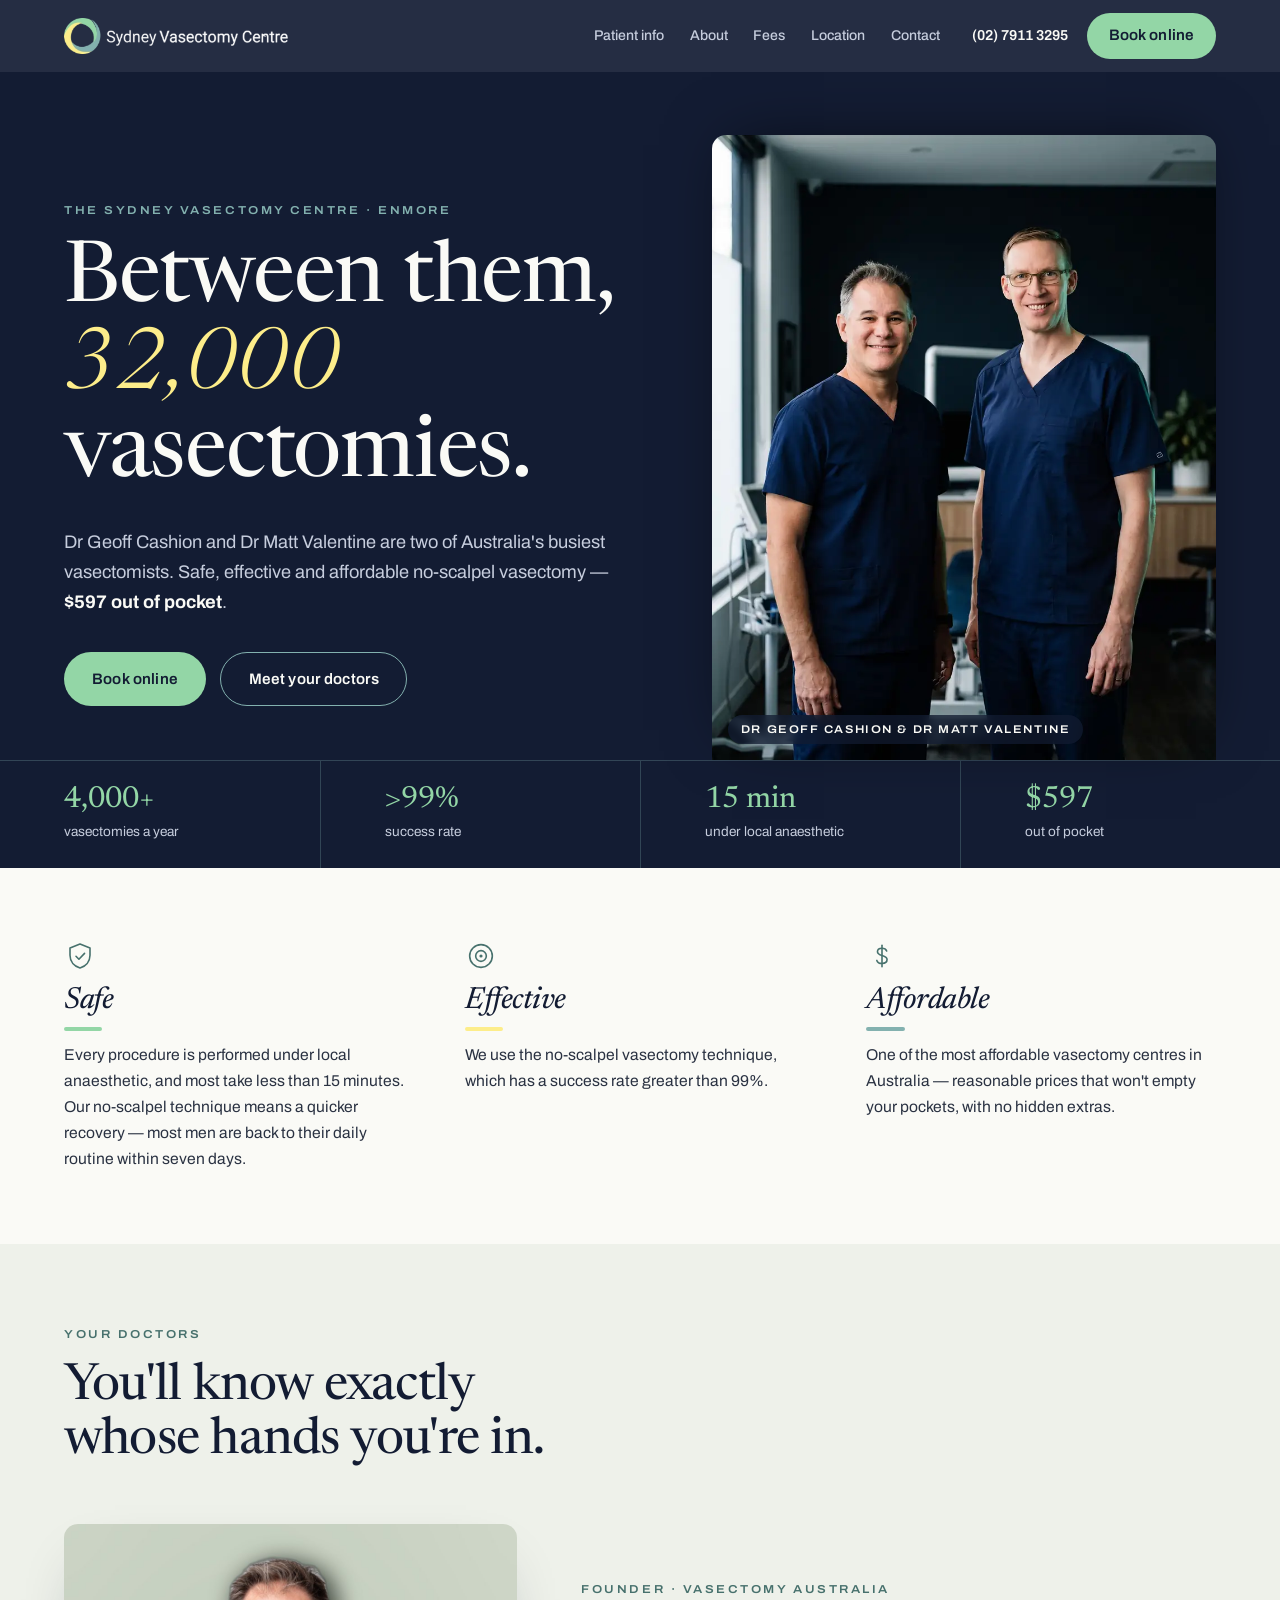
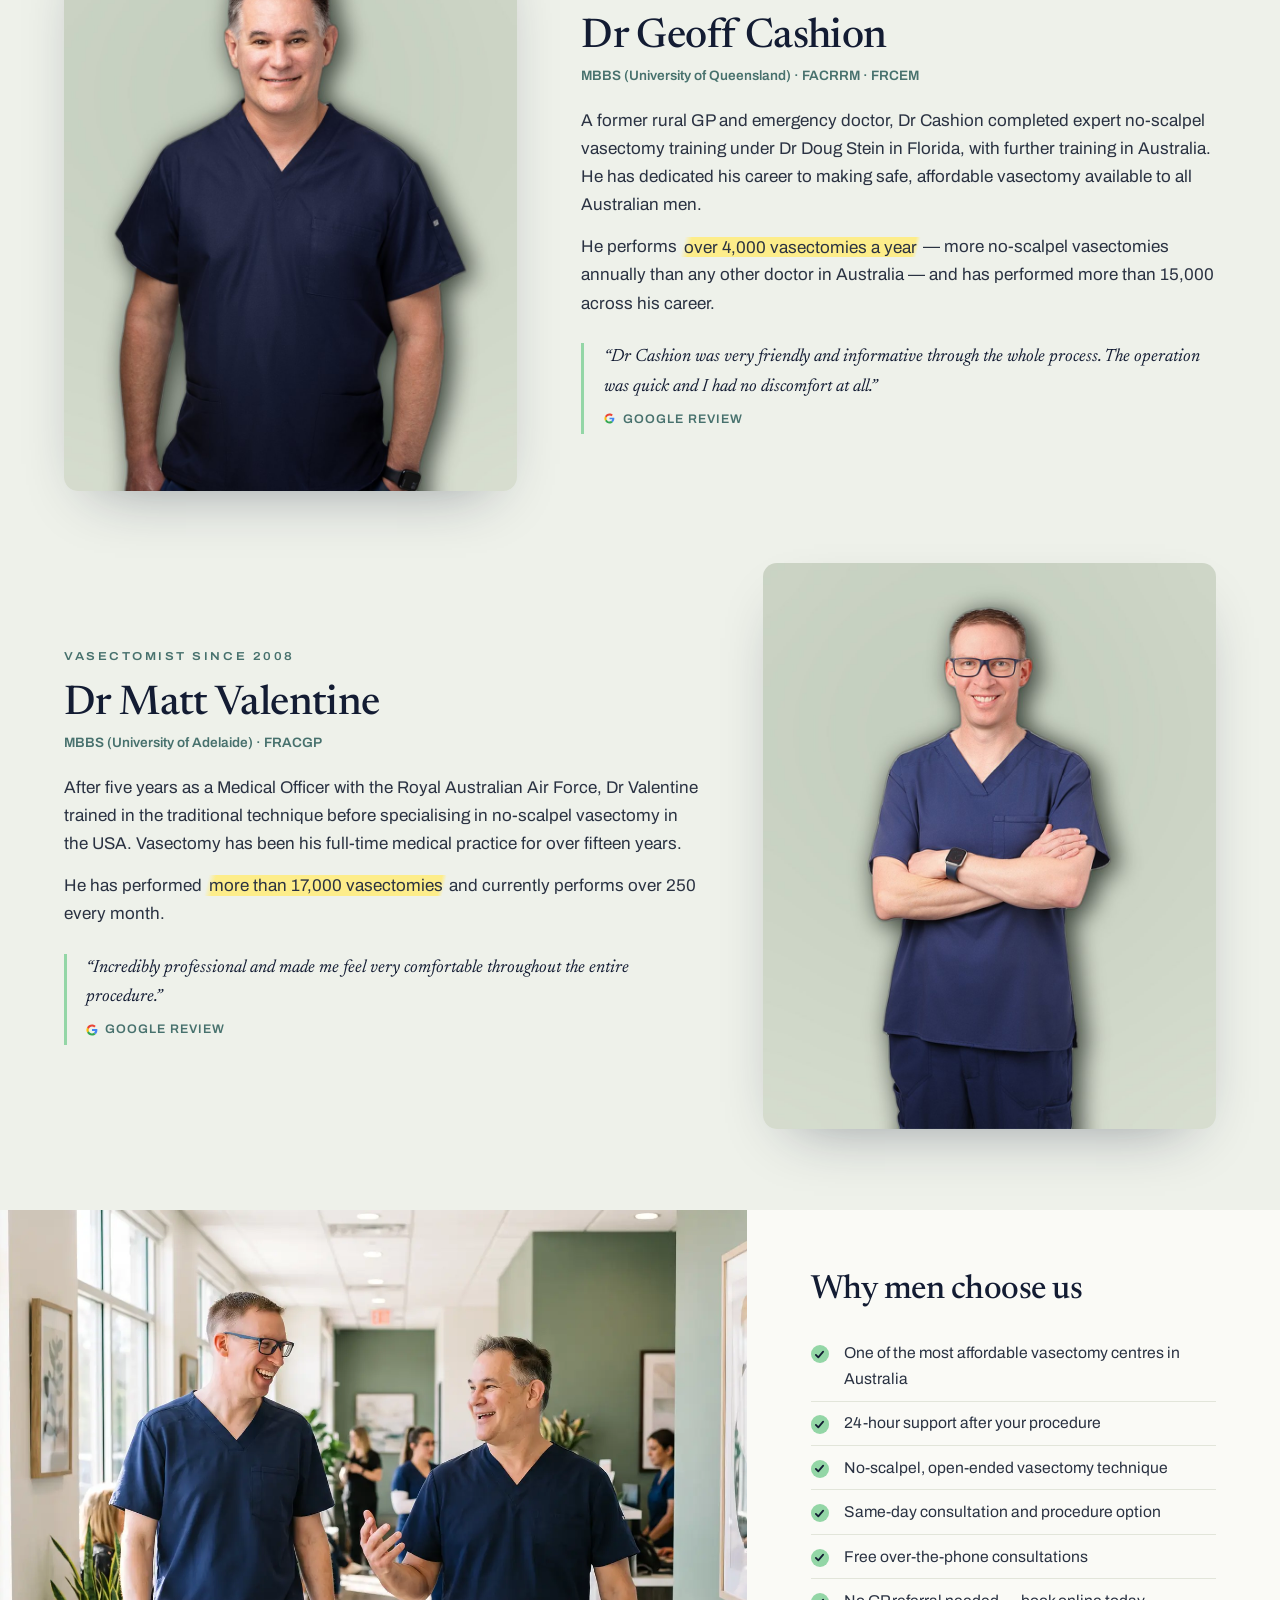
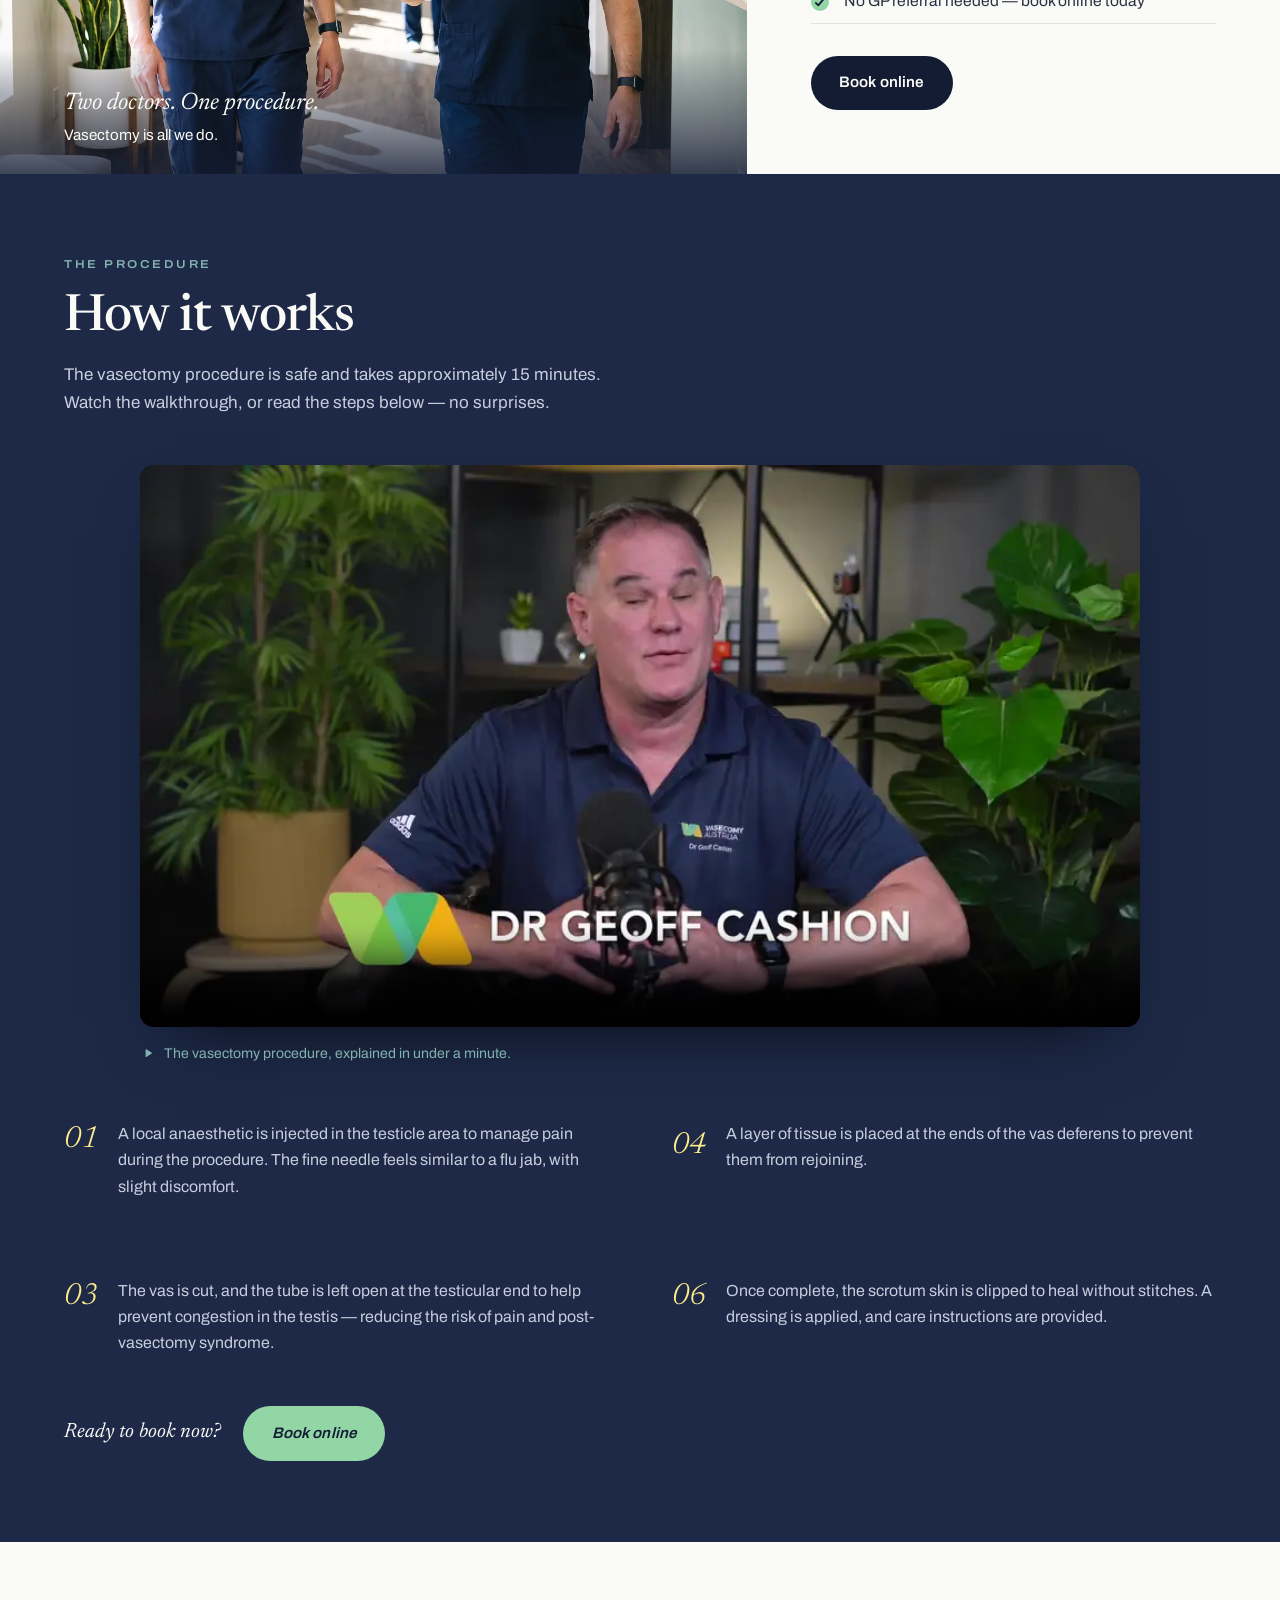
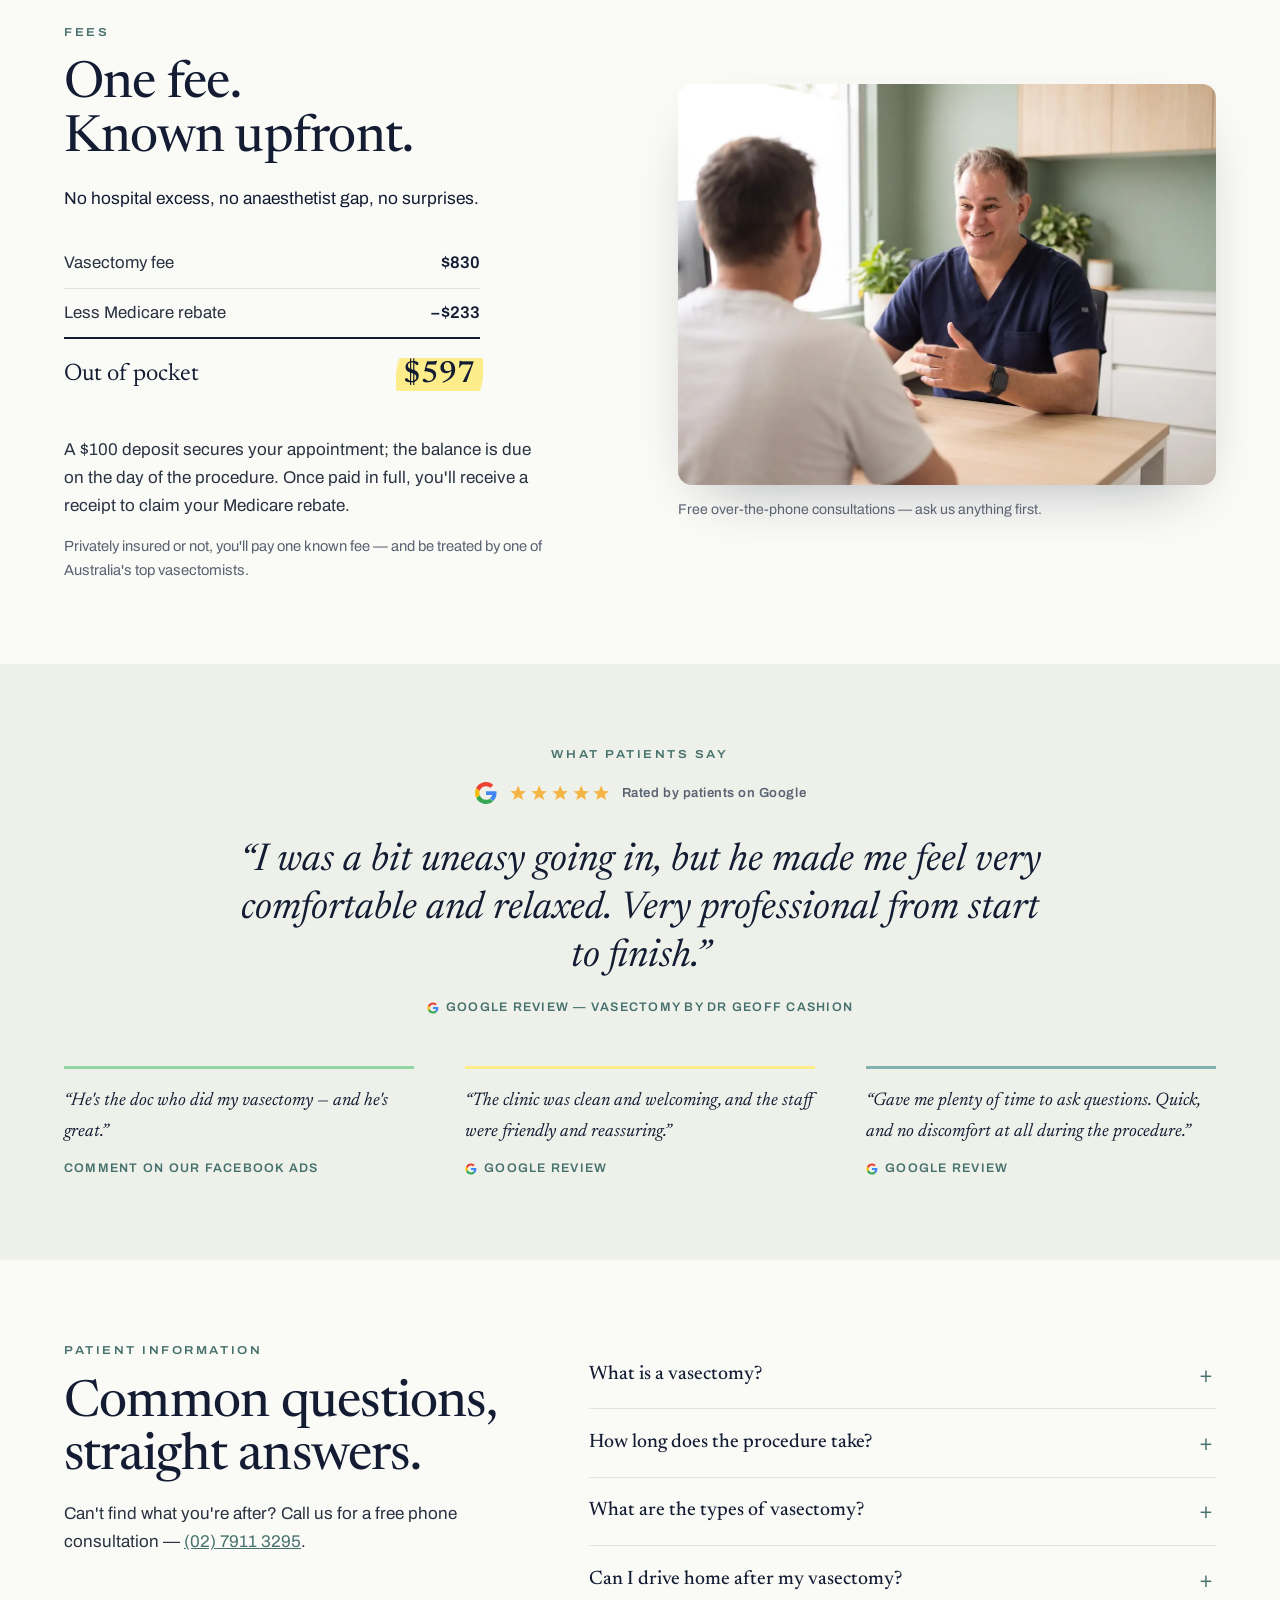
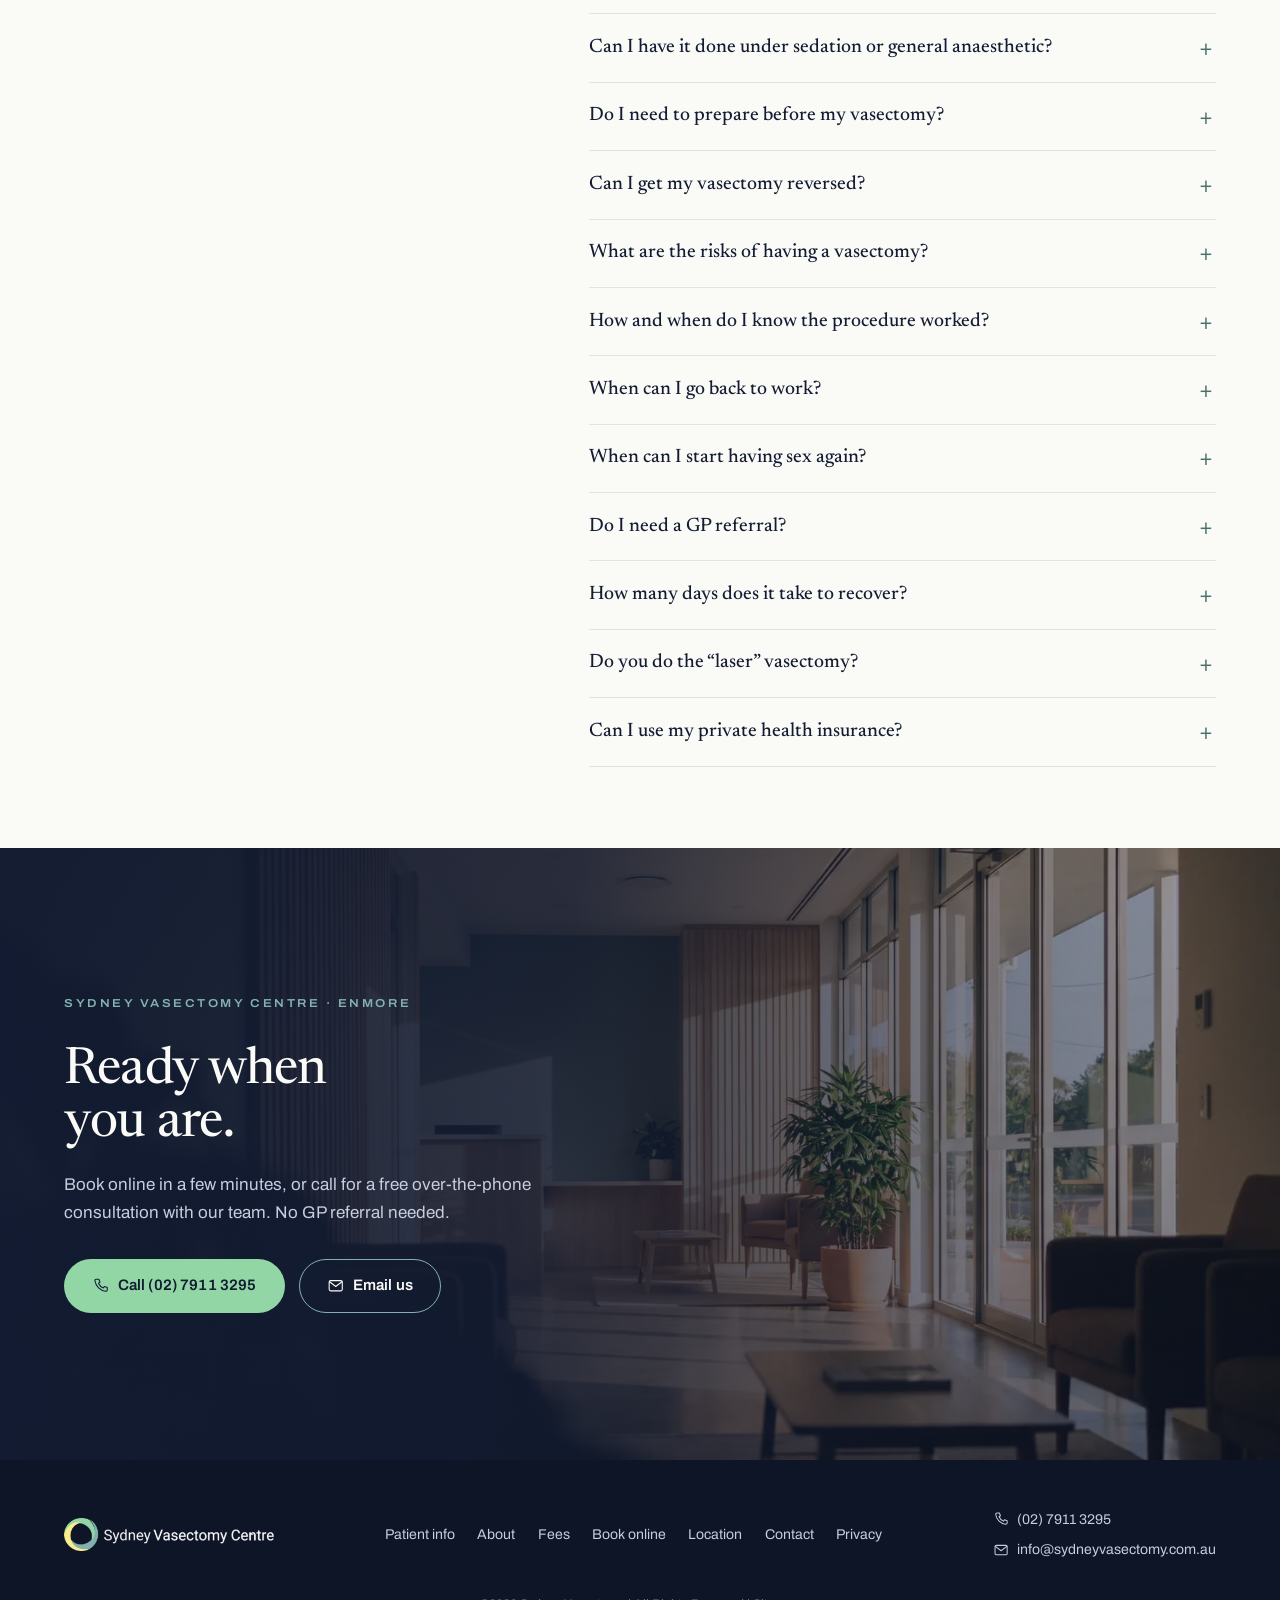
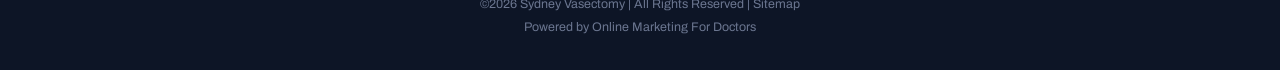
==== index.html @ 4522654b "Build out the remaining pages Adds the six inner pages the old site carried, in the same editorial s" ====
<!DOCTYPE html>
<html lang="en-AU">
<head>
<meta charset="utf-8">
<meta name="viewport" content="width=device-width, initial-scale=1">
<title>Sydney Vasectomy Centre | No Scalpel Vasectomy | $597 Out Of Pocket</title>
<meta name="description" content="Dr Geoff Cashion and Dr Matt Valentine — two of Australia's busiest vasectomists. Safe, effective and affordable no-scalpel vasectomy in Sydney. $597 out of pocket.">
<link rel="icon" type="image/png" href="assets/img/logo-mark.png">
<link rel="stylesheet" href="assets/css/style.css">
<link rel="stylesheet" href="assets/css/pages.css">
</head>
<body>

<header class="topbar" id="top">
  <a class="brand" href="index.html">
    <img src="assets/img/logo.png" alt="Sydney Vasectomy Centre" width="380" height="60">
  </a>
  <nav class="nav" aria-label="Main">
    <a href="patient-information.html">Patient info</a>
    <a href="about.html">About</a>
    <a href="fees.html">Fees</a>
    <a href="location.html">Location</a>
    <a href="contact.html">Contact</a>
  </nav>
  <div class="topbar-actions">
    <a class="phone" href="tel:0279113295">(02) 7911 3295</a>
    <a class="btn btn-mint" href="book.html">Book online</a>
  </div>
  <button class="nav-toggle" aria-expanded="false" aria-label="Open menu"><span></span></button>
</header>

<main>

  <!-- ============ HERO ============ -->
  <section class="hero">
    <div class="hero-inner">
      <div class="hero-copy">
        <p class="eyebrow eyebrow-light">The Sydney Vasectomy Centre · Enmore</p>
        <h1>Between them,<br><span class="tally">32,000</span><br>vasectomies.</h1>
        <p class="hero-sub">Dr&nbsp;Geoff Cashion and Dr&nbsp;Matt Valentine are two of Australia's
        busiest vasectomists. Safe, effective and affordable no-scalpel vasectomy —
        <strong>$597 out of pocket</strong>.</p>
        <div class="hero-cta">
          <a class="btn btn-mint" href="book.html">Book online</a>
          <a class="btn btn-ghost" href="#doctors">Meet your doctors</a>
        </div>
      </div>
      <figure class="hero-portrait">
        <img src="assets/img/hero-duo.webp" alt="Dr Geoff Cashion and Dr Matt Valentine" width="900" height="1117">
        <figcaption>Dr Geoff Cashion &amp; Dr Matt Valentine</figcaption>
      </figure>
    </div>
    <div class="hero-stats">
      <div><strong>4,000+</strong><span>vasectomies a year</span></div>
    <div><strong>&gt;99%</strong><span>success rate</span></div>
    <div><strong>15 min</strong><span>under local anaesthetic</span></div>
    <div><strong>$597</strong><span>out of pocket</span></div>
    </div>
  </section>

  <!-- ============ SAFE / EFFECTIVE / AFFORDABLE ============ -->
  <section class="pillars">
    <div class="pillar">
      <svg class="icon icon-lg" viewBox="0 0 24 24" aria-hidden="true"><path d="M12 3 4.5 6v5.5c0 4.7 3.2 8.2 7.5 9.5 4.3-1.3 7.5-4.8 7.5-9.5V6z"/><path d="M9 12.2l2.2 2.2L15.4 10"/></svg>
      <h2>Safe</h2>
      <p>Every procedure is performed under local anaesthetic, and most take less than
      15 minutes. Our no-scalpel technique means a quicker recovery — most men are back
      to their daily routine within seven days.</p>
    </div>
    <div class="pillar">
      <svg class="icon icon-lg" viewBox="0 0 24 24" aria-hidden="true"><circle cx="12" cy="12" r="8.5"/><circle cx="12" cy="12" r="4"/><circle cx="12" cy="12" r="0.6" fill="currentColor"/></svg>
      <h2>Effective</h2>
      <p>We use the no-scalpel vasectomy technique, which has a success rate
      greater than 99%.</p>
    </div>
    <div class="pillar">
      <svg class="icon icon-lg" viewBox="0 0 24 24" aria-hidden="true"><path d="M12 4v16"/><path d="M15.5 8.2c-.5-1.3-1.9-2-3.5-2-2 0-3.4 1-3.4 2.6 0 3.6 7.2 2.1 7.2 5.9 0 1.8-1.6 2.9-3.8 2.9-1.9 0-3.4-.8-3.9-2.3"/></svg>
      <h2>Affordable</h2>
      <p>One of the most affordable vasectomy centres in Australia — reasonable prices
      that won't empty your pockets, with no hidden extras.</p>
    </div>
  </section>

  <!-- ============ DOCTORS ============ -->
  <section class="doctors" id="doctors">
    <header class="section-head">
      <p class="eyebrow">Your doctors</p>
      <h2>You'll know exactly<br>whose hands you're in.</h2>
    </header>

    <article class="profile">
      <figure class="profile-photo">
        <img src="assets/img/dr-geoff-studio.jpg" alt="Dr Geoff Cashion in navy scrubs" width="1000" height="1250" loading="lazy">
      </figure>
      <div class="profile-body">
        <p class="eyebrow">Founder · Vasectomy Australia</p>
        <h3>Dr Geoff Cashion</h3>
        <p class="credentials">MBBS (University of Queensland) · FACRRM · FRCEM</p>
        <p>A former rural GP and emergency doctor, Dr&nbsp;Cashion completed expert
        no-scalpel vasectomy training under Dr&nbsp;Doug Stein in Florida, with further
        training in Australia. He has dedicated his career to making safe, affordable
        vasectomy available to all Australian men.</p>
        <p>He performs <mark>over 4,000 vasectomies a year</mark> — more no-scalpel
        vasectomies annually than any other doctor in Australia — and has performed
        more than 15,000 across his career.</p>
        <blockquote class="margin-quote">
          <p>“Dr Cashion was very friendly and informative through the whole process.
          The operation was quick and I had no discomfort at all.”</p>
          <cite class="google-cite"><span class="g-logo" aria-hidden="true"></span>Google review</cite>
        </blockquote>
      </div>
    </article>

    <article class="profile profile-flip">
      <figure class="profile-photo">
        <img src="assets/img/dr-matt-studio.jpg" alt="Dr Matt Valentine in navy scrubs" width="1000" height="1250" loading="lazy">
      </figure>
      <div class="profile-body">
        <p class="eyebrow">Vasectomist since 2008</p>
        <h3>Dr Matt Valentine</h3>
        <p class="credentials">MBBS (University of Adelaide) · FRACGP</p>
        <p>After five years as a Medical Officer with the Royal Australian Air Force,
        Dr&nbsp;Valentine trained in the traditional technique before specialising in
        no-scalpel vasectomy in the USA. Vasectomy has been his full-time medical
        practice for over fifteen years.</p>
        <p>He has performed <mark>more than 17,000 vasectomies</mark> and currently
        performs over 250 every month.</p>
        <blockquote class="margin-quote">
          <p>“Incredibly professional and made me feel very comfortable throughout the
          entire procedure.”</p>
          <cite class="google-cite"><span class="g-logo" aria-hidden="true"></span>Google review</cite>
        </blockquote>
      </div>
    </article>
  </section>

  <!-- ============ FULL BLEED + WHY CHOOSE ============ -->
  <section class="duo-band">
    <figure class="duo-image">
      <img src="assets/img/duo-corridor.webp" alt="Dr Valentine and Dr Cashion walking through the clinic together" width="1600" height="1073" loading="lazy">
      <figcaption><span>Two doctors. One procedure.</span> Vasectomy is all we do.</figcaption>
    </figure>
    <div class="why-choose">
      <h2>Why men choose us</h2>
      <ul class="checklist">
        <li>One of the most affordable vasectomy centres in Australia</li>
        <li>24-hour support after your procedure</li>
        <li>No-scalpel, open-ended vasectomy technique</li>
        <li>Same-day consultation and procedure option</li>
        <li>Free over-the-phone consultations</li>
        <li>No GP referral needed — book online today</li>
      </ul>
      <a class="btn btn-navy" href="book.html">Book online</a>
    </div>
  </section>

  <!-- ============ HOW IT WORKS ============ -->
  <section class="how" id="how-it-works">
    <div class="how-intro">
      <p class="eyebrow eyebrow-light">The procedure</p>
      <h2>How it works</h2>
      <p>The vasectomy procedure is safe and takes approximately 15 minutes.
      Watch the walkthrough, or read the steps below — no surprises.</p>
    </div>

    <figure class="video-figure">
      <video controls preload="none" playsinline
             poster="assets/img/video-poster.webp"
             width="1280" height="720">
        <source src="assets/video/how-it-works.mp4" type="video/mp4">
        Your browser doesn't support embedded video.
        <a href="assets/video/how-it-works.mp4">Download the walkthrough</a> instead.
      </video>
      <figcaption>
        <svg class="icon" viewBox="0 0 24 24" aria-hidden="true"><polygon points="9 7 17 12 9 17"/></svg>
        The vasectomy procedure, explained in under a minute.
      </figcaption>
    </figure>

    <ol class="steps">
      <li>A local anaesthetic is injected in the testicle area to manage pain during
      the procedure. The fine needle feels similar to a flu jab, with slight discomfort.</li>
      <li>A tiny incision is made in the scrotum.</li>
      <li>The vas is cut, and the tube is left open at the testicular end to help
      prevent congestion in the testis — reducing the risk of pain and
      post-vasectomy syndrome.</li>
      <li>A layer of tissue is placed at the ends of the vas deferens to prevent
      them from rejoining.</li>
      <li>The procedure is repeated through the same incision for the other testis.</li>
      <li>Once complete, the scrotum skin is clipped to heal without stitches.
      A dressing is applied, and care instructions are provided.</li>
    </ol>
    <p class="how-cta">Ready to book now? <a class="btn btn-mint" href="book.html">Book online</a></p>
  </section>

  <!-- ============ PRICING ============ -->
  <section class="pricing" id="pricing">
    <div class="pricing-copy">
      <p class="eyebrow">Fees</p>
      <h2>One fee.<br>Known upfront.</h2>
      <p class="lede">No hospital excess, no anaesthetist gap, no surprises.</p>
      <table class="ledger">
        <tr><td>Vasectomy fee</td><td>$830</td></tr>
        <tr><td>Less Medicare rebate</td><td>&minus;$233</td></tr>
        <tr class="ledger-total"><td>Out of pocket</td><td><mark>$597</mark></td></tr>
      </table>
      <p>A $100 deposit secures your appointment; the balance is due on the day of the
      procedure. Once paid in full, you'll receive a receipt to claim your Medicare rebate.</p>
      <p class="fine">Privately insured or not, you'll pay one known fee — and be treated
      by one of Australia's top vasectomists.</p>
    </div>
    <figure class="pricing-photo">
      <img src="assets/img/consult.webp" alt="Dr Cashion talking with a patient in a consultation room" width="1100" height="821" loading="lazy">
      <figcaption>Free over-the-phone consultations — ask us anything first.</figcaption>
    </figure>
  </section>

  <!-- ============ REVIEWS ============ -->
  <section class="reviews">
    <p class="eyebrow">What patients say</p>
    <div class="rating">
      <span class="g-logo g-logo-lg" aria-hidden="true"></span>
      <span class="stars" aria-hidden="true">
        <svg viewBox="0 0 24 24"><polygon points="12 2 15 9 22 9.5 16.5 14 18.5 21 12 17 5.5 21 7.5 14 2 9.5 9 9"/></svg>
        <svg viewBox="0 0 24 24"><polygon points="12 2 15 9 22 9.5 16.5 14 18.5 21 12 17 5.5 21 7.5 14 2 9.5 9 9"/></svg>
        <svg viewBox="0 0 24 24"><polygon points="12 2 15 9 22 9.5 16.5 14 18.5 21 12 17 5.5 21 7.5 14 2 9.5 9 9"/></svg>
        <svg viewBox="0 0 24 24"><polygon points="12 2 15 9 22 9.5 16.5 14 18.5 21 12 17 5.5 21 7.5 14 2 9.5 9 9"/></svg>
        <svg viewBox="0 0 24 24"><polygon points="12 2 15 9 22 9.5 16.5 14 18.5 21 12 17 5.5 21 7.5 14 2 9.5 9 9"/></svg>
      </span>
      <span class="rating-label">Rated by patients on Google</span>
    </div>
    <blockquote class="big-quote">
      <p>“I was a bit uneasy going in, but he made me feel very comfortable and relaxed.
      Very professional from start to finish.”</p>
      <cite class="google-cite"><span class="g-logo" aria-hidden="true"></span>Google review — vasectomy by Dr Geoff Cashion</cite>
    </blockquote>
    <div class="review-row">
      <blockquote>
        <p>“He's the doc who did my vasectomy — and he's great.”</p>
        <cite>Comment on our Facebook ads</cite>
      </blockquote>
      <blockquote>
        <p>“The clinic was clean and welcoming, and the staff were friendly
        and reassuring.”</p>
        <cite class="google-cite"><span class="g-logo" aria-hidden="true"></span>Google review</cite>
      </blockquote>
      <blockquote>
        <p>“Gave me plenty of time to ask questions. Quick, and no discomfort
        at all during the procedure.”</p>
        <cite class="google-cite"><span class="g-logo" aria-hidden="true"></span>Google review</cite>
      </blockquote>
    </div>
  </section>

  <!-- ============ FAQ ============ -->
  <section class="faq" id="faq">
    <div class="faq-head">
      <p class="eyebrow">Patient information</p>
      <h2>Common questions,<br>straight answers.</h2>
      <p>Can't find what you're after? Call us for a free phone consultation —
      <a href="tel:0279113295">(02) 7911 3295</a>.</p>
    </div>
    <div class="faq-list">
      <details>
        <summary>What is a vasectomy?</summary>
        <div><p>A vasectomy is a procedure to prevent sperm from entering the ejaculate.
        The vas deferens — the tube that carries sperm from the testis — is cut, causing
        sterilisation by stopping sperm flow. Most men won't notice a change in ejaculate
        volume, as sperm makes up less than 5% of ejaculate.</p></div>
      </details>
      <details>
        <summary>How long does the procedure take?</summary>
        <div><p>A vasectomy takes between 15–20 minutes, depending on the procedure.</p></div>
      </details>
      <details>
        <summary>What are the types of vasectomy?</summary>
        <div>
          <p><strong>Traditional or no-scalpel.</strong> The traditional approach uses a
          scalpel to make an incision on each side of the scrotum. The no-scalpel technique
          uses one small access point via blunt dissection to reach the vas from both sides —
          with less chance of bruising and bleeding, and a quicker recovery.</p>
          <p><strong>Open-ended or close-ended.</strong> Open-ended vasectomy leaves the
          testicular end of the vas open to allow sperm release into the scrotum, reducing
          congestion and pressure. Close-ended vasectomy clamps the testicular end with a
          clip or suture. We perform no-scalpel, open-ended vasectomies.</p>
        </div>
      </details>
      <details>
        <summary>Can I drive home after my vasectomy?</summary>
        <div><p>Yes, it is safe to drive home after a vasectomy.</p></div>
      </details>
      <details>
        <summary>Can I have it done under sedation or general anaesthetic?</summary>
        <div><p>We only offer local anaesthetic for our vasectomy procedure. If you'd prefer
        sedation or a general anaesthetic, a urologist can provide this with a referral.</p></div>
      </details>
      <details>
        <summary>Do I need to prepare before my vasectomy?</summary>
        <div><p>Yes — you'll find everything you need on our <em>Preparing for your
        vasectomy</em> page. Please read it before your appointment.</p></div>
      </details>
      <details>
        <summary>Can I get my vasectomy reversed?</summary>
        <div><p>Yes, a vasectomy can be reversed; however the process is costly and not
        covered by Medicare. If you're asking this question, you may need more time before
        deciding on permanent contraception via vasectomy.</p></div>
      </details>
      <details>
        <summary>What are the risks of having a vasectomy?</summary>
        <div>
          <p>All surgical procedures carry some risk, and we do all we can to reduce the rate
          of complications. Common, short-lived symptoms include bruising that fades after a
          week or so, and mild pain and swelling that settles within a few days.</p>
          <p>Less common complications include scrotal haematoma (a large bruise within the
          scrotum — the chances are significantly reduced by avoiding heavy lifting in the days
          after your vasectomy), infection (rare, usually mild, and treatable with oral
          antibiotics), and post-vasectomy pain syndrome (PVPS), a rare complication that can
          arise at any time post-vasectomy. Pain often reduces naturally, but in rare cases a
          specialist may need to perform additional surgery. All risks are outlined in your
          consent form.</p>
        </div>
      </details>
      <details>
        <summary>How and when do I know the procedure worked?</summary>
        <div><p>A vasectomy does not mean immediate sterilisation. You must consider yourself
        fertile until a semen analysis — performed approximately three months post-vasectomy —
        confirms the vasectomy was a success and your ‘pipes are clean’.</p></div>
      </details>
      <details>
        <summary>When can I go back to work?</summary>
        <div><p>If your job doesn't involve heavy lifting, you can return immediately. If it
        does, you may need time off or light duties for the first week. A medical certificate
        can be provided if required.</p></div>
      </details>
      <details>
        <summary>When can I start having sex again?</summary>
        <div><p>Generally you can resume sexual activity after a week — but you must consider
        yourself fertile until notified otherwise.</p></div>
      </details>
      <details>
        <summary>Do I need a GP referral?</summary>
        <div><p>A GP referral is not necessary.</p></div>
      </details>
      <details>
        <summary>How many days does it take to recover?</summary>
        <div><p>Recovery varies from a few days to a couple of weeks depending on the person.
        On average, men feel recovered after seven days.</p></div>
      </details>
      <details>
        <summary>Do you do the “laser” vasectomy?</summary>
        <div><p>Technically, “laser” vasectomy does not exist. Some vasectomists use a
        hyfrecator to cut the vas, which may confuse people — however, it is not
        “laser vasectomy”.</p></div>
      </details>
      <details>
        <summary>Can I use my private health insurance?</summary>
        <div>
          <p>No — because we perform vasectomies in medical centres rather than private
          hospitals, private health insurance doesn't apply. The good news: it will almost
          certainly work out more affordable with us anyway.</p>
          <p>Private health usually requires an excess of $500–$1,000, a urologist's gap fee,
          and an anaesthetist's fee with its own gap — often $2,000 or more out of pocket,
          with insurance. With us you know exactly what you'll pay: $597 out of pocket.
          No ifs, ands or maybes.</p>
        </div>
      </details>
    </div>
  </section>

  <!-- ============ FINAL CTA ============ -->
  <section class="closing" id="contact">
    <img class="closing-bg" src="assets/img/clinic-bg.webp" alt="" width="1500" height="837">
    <div class="closing-inner">
      <p class="eyebrow eyebrow-light">Sydney Vasectomy Centre · Enmore</p>
      <h2>Ready when<br>you are.</h2>
      <p>Book online in a few minutes, or call for a free over-the-phone consultation
      with our team. No GP referral needed.</p>
      <div class="hero-cta">
        <a class="btn btn-mint" href="tel:0279113295">
          <svg class="icon" viewBox="0 0 24 24" aria-hidden="true"><path d="M6.5 3h3l1.5 4-2 1.5a12 12 0 0 0 6.5 6.5L17 13l4 1.5v3a2 2 0 0 1-2.2 2A17 17 0 0 1 4 5.2 2 2 0 0 1 6 3z"/></svg>
          Call (02) 7911 3295
        </a>
        <a class="btn btn-ghost" href="mailto:info@sydneyvasectomy.com.au">
          <svg class="icon" viewBox="0 0 24 24" aria-hidden="true"><rect x="3" y="5" width="18" height="14" rx="2"/><path d="M3.5 6.5 12 13l8.5-6.5"/></svg>
          Email us
        </a>
      </div>
    </div>
  </section>

</main>

<footer class="footer">
  <div class="footer-inner">
    <img class="footer-logo" src="assets/img/logo.png" alt="Sydney Vasectomy Centre" width="380" height="60">
    <nav aria-label="Footer">
      <a href="patient-information.html">Patient info</a>
      <a href="about.html">About</a>
      <a href="fees.html">Fees</a>
      <a href="book.html">Book online</a>
      <a href="location.html">Location</a>
      <a href="contact.html">Contact</a>
      <a href="privacy-policy.html">Privacy</a>
    </nav>
    <div class="footer-contact">
      <a href="tel:0279113295">
        <svg class="icon" viewBox="0 0 24 24" aria-hidden="true"><path d="M6.5 3h3l1.5 4-2 1.5a12 12 0 0 0 6.5 6.5L17 13l4 1.5v3a2 2 0 0 1-2.2 2A17 17 0 0 1 4 5.2 2 2 0 0 1 6 3z"/></svg>
        (02) 7911 3295
      </a>
      <a href="mailto:info@sydneyvasectomy.com.au">
        <svg class="icon" viewBox="0 0 24 24" aria-hidden="true"><rect x="3" y="5" width="18" height="14" rx="2"/><path d="M3.5 6.5 12 13l8.5-6.5"/></svg>
        info@sydneyvasectomy.com.au
      </a>
    </div>
  </div>
  <p class="footer-legal">©2026 Sydney Vasectomy | All Rights Reserved | Sitemap<br>
  Powered by Online Marketing For Doctors</p>
</footer>

<script src="assets/js/main.js"></script>
</body>
</html>
---- assets/css/style.css ----
/* ================================================================
   Sydney Vasectomy Centre — editorial rebuild
   Palette: scrub ink, paper, logo mint / butter / teal
   Type: Newsreader (display) + Archivo (text)
   ================================================================ */

@font-face {
  font-family: 'Newsreader';
  src: url('../fonts/Newsreader[opsz,wght].woff2') format('woff2');
  font-weight: 200 800;
  font-style: normal;
  font-display: swap;
}
@font-face {
  font-family: 'Newsreader';
  src: url('../fonts/Newsreader-Italic[opsz,wght].woff2') format('woff2');
  font-weight: 200 800;
  font-style: italic;
  font-display: swap;
}
@font-face {
  font-family: 'Archivo';
  src: url('../fonts/Archivo[wdth,wght].woff2') format('woff2');
  font-weight: 100 900;
  font-stretch: 62.5% 125%;
  font-display: swap;
}

:root {
  --ink: #131c33;
  --navy: #1d2947;
  --paper: #fafaf6;
  --sage: #eef1ea;
  --mint: #93d6a6;
  --butter: #fded8a;
  --teal: #83b1af;
  --teal-deep: #47716d;
  --text: #2a3242;
  --text-light: #c6cddd;
  --serif: 'Newsreader', 'Iowan Old Style', Georgia, serif;
  --sans: 'Archivo', 'Helvetica Neue', Arial, sans-serif;
  --gutter: clamp(1.25rem, 5vw, 4.5rem);
}

* { margin: 0; padding: 0; box-sizing: border-box; }

html { scroll-behavior: smooth; }
@media (prefers-reduced-motion: reduce) {
  html { scroll-behavior: auto; }
  *, *::before, *::after { animation: none !important; transition: none !important; }
}

body {
  font-family: var(--sans);
  font-size: 1.0625rem;
  line-height: 1.65;
  color: var(--text);
  background: var(--paper);
  -webkit-font-smoothing: antialiased;
}

img { max-width: 100%; height: auto; display: block; }

h1, h2, h3 {
  font-family: var(--serif);
  font-optical-sizing: auto;
  font-weight: 500;
  line-height: 1.04;
  letter-spacing: -0.015em;
  color: var(--ink);
}

a { color: var(--teal-deep); }

mark {
  background: linear-gradient(104deg, transparent 2%, var(--butter) 5%, var(--butter) 96%, transparent 98%);
  padding: 0.05em 0.25em;
  margin: 0 -0.1em;
  color: inherit;
  border-radius: 2px;
}

.eyebrow {
  font-size: 0.72rem;
  font-weight: 600;
  font-stretch: 112%;
  letter-spacing: 0.22em;
  text-transform: uppercase;
  color: var(--teal-deep);
  margin-bottom: 1.1rem;
}
.eyebrow-light { color: var(--teal); }

/* ---------------- buttons ---------------- */
.btn {
  display: inline-block;
  font-family: var(--sans);
  font-weight: 600;
  font-size: 0.95rem;
  letter-spacing: 0.01em;
  text-decoration: none;
  padding: 0.85rem 1.7rem;
  border-radius: 999px;
  border: 1.5px solid transparent;
  transition: transform 0.15s ease, background-color 0.15s ease, color 0.15s ease;
}
.btn:hover { transform: translateY(-1px); }
.btn:focus-visible { outline: 3px solid var(--mint); outline-offset: 3px; }
.btn-mint { background: var(--mint); color: var(--ink); }
.btn-mint:hover { background: #a6e0b6; }
.btn-ghost { border-color: var(--teal); color: var(--paper); }
.btn-ghost:hover { border-color: var(--mint); color: var(--mint); }
.btn-navy { background: var(--ink); color: var(--paper); }
.btn-navy:hover { background: var(--navy); }

/* ---------------- topbar ---------------- */
.topbar {
  position: sticky;
  top: 0;
  z-index: 50;
  display: flex;
  align-items: center;
  gap: 2rem;
  padding: 0.8rem var(--gutter);
  background: rgba(19, 28, 51, 0.92);
  backdrop-filter: blur(8px);
}
.brand {
  display: flex;
  align-items: center;
  text-decoration: none;
  margin-right: auto;
}
.brand img { width: 224px; height: auto; }
.nav { display: flex; gap: 1.6rem; }
.nav a {
  font-size: 0.88rem;
  font-weight: 500;
  color: var(--text-light);
  text-decoration: none;
}
.nav a:hover { color: var(--mint); }
.topbar-actions { display: flex; align-items: center; gap: 1.2rem; }
.topbar-actions .btn { padding: 0.6rem 1.3rem; }
.phone {
  font-size: 0.9rem;
  font-weight: 600;
  color: var(--paper);
  text-decoration: none;
  white-space: nowrap;
}
.phone:hover { color: var(--mint); }
.nav-toggle { display: none; }

/* ---------------- hero ---------------- */
.hero {
  background: var(--ink);
  color: var(--text-light);
  overflow: hidden;
}
.hero-inner {
  display: grid;
  grid-template-columns: minmax(0, 1.1fr) minmax(0, 0.9fr);
  align-items: end;
  gap: 2rem;
  max-width: 1280px;
  margin: 0 auto;
  padding: clamp(3rem, 7vh, 5.5rem) var(--gutter) 0;
}
.hero-copy { padding-bottom: clamp(2.5rem, 6vh, 5rem); }
.hero h1 {
  font-size: clamp(2.9rem, 6.6vw, 5.9rem);
  font-weight: 420;
  color: var(--paper);
  margin-bottom: 1.6rem;
}
.hero .tally {
  font-style: italic;
  font-weight: 340;
  color: var(--butter);
  letter-spacing: 0.01em;
}
.hero-sub {
  max-width: 34rem;
  font-size: 1.14rem;
  margin-bottom: 2.2rem;
}
.hero-sub strong { color: var(--paper); }
.hero-cta { display: flex; flex-wrap: wrap; gap: 0.9rem; }

.hero-portrait {
  position: relative;
  align-self: end;
}
.hero-portrait img {
  width: 100%;
  border-radius: 14px 14px 0 0;
  box-shadow: 0 -10px 60px -20px rgba(0, 0, 0, 0.6);
}
.hero-portrait figcaption {
  position: absolute;
  left: 1rem;
  bottom: 1rem;
  font-size: 0.7rem;
  font-weight: 600;
  font-stretch: 112%;
  letter-spacing: 0.14em;
  text-transform: uppercase;
  color: var(--paper);
  background: rgba(19, 28, 51, 0.72);
  backdrop-filter: blur(4px);
  padding: 0.35rem 0.8rem;
  border-radius: 999px;
}

.hero-stats {
  display: grid;
  grid-template-columns: repeat(4, 1fr);
  border-top: 1px solid rgba(131, 177, 175, 0.28);
}
.hero-stats > div {
  padding: 1.4rem var(--gutter);
  text-align: left;
}
.hero-stats > div + div { border-left: 1px solid rgba(131, 177, 175, 0.28); }
.hero-stats strong {
  display: block;
  font-family: var(--serif);
  font-size: 1.9rem;
  font-weight: 450;
  color: var(--mint);
  line-height: 1.1;
}
.hero-stats span { font-size: 0.85rem; }

/* ---------------- thin icons ---------------- */
.icon {
  width: 1.15em;
  height: 1.15em;
  flex: none;
  fill: none;
  stroke: currentColor;
  stroke-width: 1.5;
  stroke-linecap: round;
  stroke-linejoin: round;
  vertical-align: -0.18em;
}
.icon-lg {
  width: 2rem;
  height: 2rem;
  stroke-width: 1.2;
  color: var(--teal-deep);
  margin-bottom: 0.9rem;
  display: block;
}
.btn .icon { margin-right: 0.5rem; }
.btn { display: inline-flex; align-items: center; justify-content: center; }

/* Google mark — official four-colour G */
.g-logo {
  display: inline-block;
  width: 0.95em;
  height: 0.95em;
  flex: none;
  vertical-align: -0.14em;
  background: center/contain no-repeat url("data:image/svg+xml,%3Csvg xmlns='http://www.w3.org/2000/svg' viewBox='0 0 48 48'%3E%3Cpath fill='%234285F4' d='M45.1 24.5c0-1.6-.1-2.7-.4-4H24v7.3h12.1c-.2 1.9-1.6 4.9-4.5 6.9l6.9 5.4c4.1-3.8 6.6-9.4 6.6-15.6z'/%3E%3Cpath fill='%2334A853' d='M24 46c5.9 0 10.9-2 14.5-5.3l-6.9-5.4c-1.9 1.3-4.4 2.2-7.6 2.2-5.8 0-10.7-3.8-12.5-9.1l-7.1 5.5C8.1 41 15.4 46 24 46z'/%3E%3Cpath fill='%23FBBC05' d='M11.5 28.4c-.5-1.4-.7-2.9-.7-4.4s.3-3 .7-4.4l-7.1-5.5C2.9 17 2 20.4 2 24s.9 7 2.4 9.9l7.1-5.5z'/%3E%3Cpath fill='%23EA4335' d='M24 10.5c4.1 0 6.9 1.8 8.5 3.3l6.1-6C34.9 4.3 29.9 2 24 2 15.4 2 8.1 7 4.4 14.1l7.1 5.5c1.8-5.3 6.7-9.1 12.5-9.1z'/%3E%3C/svg%3E");
}
.g-logo-lg { width: 1.5rem; height: 1.5rem; }
.google-cite {
  display: inline-flex;
  align-items: center;
  gap: 0.45rem;
}

/* ---------------- pillars ---------------- */
.pillars {
  display: grid;
  grid-template-columns: repeat(3, 1fr);
  gap: clamp(1.5rem, 4vw, 4rem);
  max-width: 1280px;
  margin: 0 auto;
  padding: clamp(3.5rem, 8vh, 6rem) var(--gutter);
}
.pillar h2 {
  font-size: 1.9rem;
  font-style: italic;
  font-weight: 460;
  margin-bottom: 0.7rem;
}
.pillar h2::after {
  content: '';
  display: block;
  width: 2.4rem;
  height: 4px;
  margin-top: 0.6rem;
  background: var(--mint);
  border-radius: 2px;
}
.pillar:nth-child(2) h2::after { background: var(--butter); }
.pillar:nth-child(3) h2::after { background: var(--teal); }
.pillar p { font-size: 0.98rem; }

/* ---------------- doctors ---------------- */
.doctors {
  background: var(--sage);
  padding: clamp(4rem, 9vh, 7rem) var(--gutter);
}
.section-head { max-width: 1280px; margin: 0 auto 3.5rem; }
.section-head h2, .faq h2, .pricing h2, .closing h2 {
  font-size: clamp(2rem, 4vw, 3.2rem);
  font-weight: 440;
}

.profile {
  display: grid;
  grid-template-columns: minmax(0, 5fr) minmax(0, 7fr);
  gap: clamp(2rem, 5vw, 5rem);
  align-items: center;
  max-width: 1280px;
  margin: 0 auto;
}
.profile + .profile { margin-top: clamp(3.5rem, 8vh, 6rem); }
.profile-flip { grid-template-columns: minmax(0, 7fr) minmax(0, 5fr); }
.profile-flip .profile-photo { order: 2; }
.profile-photo img {
  width: 100%;
  border-radius: 14px;
  box-shadow: 0 24px 60px -30px rgba(19, 28, 51, 0.45);
}
.profile-body h3 {
  font-size: clamp(1.9rem, 3.2vw, 2.7rem);
  margin-bottom: 0.35rem;
}
.credentials {
  font-size: 0.85rem;
  font-weight: 600;
  color: var(--teal-deep);
  margin-bottom: 1.2rem;
}
.profile-body > p + p { margin-top: 0.9rem; }
.margin-quote {
  margin-top: 1.6rem;
  padding-left: 1.2rem;
  border-left: 3px solid var(--mint);
}
.margin-quote p {
  font-family: var(--serif);
  font-style: italic;
  font-size: 1.12rem;
  color: var(--ink);
}
.margin-quote cite {
  display: block;
  margin-top: 0.4rem;
  font-style: normal;
  font-size: 0.78rem;
  font-weight: 600;
  letter-spacing: 0.08em;
  text-transform: uppercase;
  color: var(--teal-deep);
}

/* ---------------- duo band + why choose ---------------- */
.duo-band {
  display: grid;
  grid-template-columns: minmax(0, 7fr) minmax(0, 5fr);
  align-items: stretch;
  background: var(--paper);
}
.duo-image { position: relative; min-height: clamp(320px, 40vw, 620px); }
.duo-image img {
  position: absolute;
  inset: 0;
  width: 100%;
  height: 100%;
  object-fit: cover;
}
.duo-image figcaption {
  position: absolute;
  left: 0;
  bottom: 0;
  padding: 2.2rem var(--gutter) 1.6rem;
  width: 100%;
  color: var(--paper);
  font-size: 0.95rem;
  background: linear-gradient(transparent, rgba(19, 28, 51, 0.82));
}
.duo-image figcaption span {
  display: block;
  font-family: var(--serif);
  font-size: 1.5rem;
  font-style: italic;
}
.why-choose {
  padding: clamp(2.5rem, 5vw, 4rem);
  display: flex;
  flex-direction: column;
  justify-content: center;
}
.why-choose h2 { font-size: clamp(1.7rem, 2.6vw, 2.3rem); margin-bottom: 1.4rem; }
.checklist { list-style: none; margin-bottom: 2rem; }
.checklist li {
  position: relative;
  padding: 0.55rem 0 0.55rem 2.1rem;
  border-bottom: 1px solid #e2e5da;
  font-size: 0.98rem;
}
.checklist li::before {
  content: '';
  position: absolute;
  left: 0;
  top: 0.85rem;
  width: 1.15rem;
  height: 1.15rem;
  border-radius: 50%;
  background: var(--mint) url("data:image/svg+xml,%3Csvg xmlns='http://www.w3.org/2000/svg' viewBox='0 0 16 16'%3E%3Cpath fill='none' stroke='%23131c33' stroke-width='2.2' stroke-linecap='round' stroke-linejoin='round' d='M3.5 8.5l3 3 6-7'/%3E%3C/svg%3E") center/70% no-repeat;
}
.why-choose .btn { align-self: flex-start; }

/* ---------------- how it works ---------------- */
.how {
  background: var(--navy);
  color: var(--text-light);
  padding: clamp(4rem, 9vh, 7rem) var(--gutter);
}
.how-intro { max-width: 1280px; margin: 0 auto 3rem; }
.how-intro h2 {
  color: var(--paper);
  font-size: clamp(2rem, 4vw, 3.2rem);
  margin-bottom: 1rem;
}
.how-intro p { max-width: 36rem; }
.steps {
  max-width: 1280px;
  margin: 0 auto;
  columns: 2;
  column-gap: clamp(2rem, 5vw, 5rem);
  list-style: none;
  counter-reset: step;
}
.steps li {
  counter-increment: step;
  break-inside: avoid;
  position: relative;
  padding: 0 0 1.6rem 3.4rem;
  font-size: 1rem;
}
.steps li::before {
  content: counter(step, decimal-leading-zero);
  position: absolute;
  left: 0;
  top: -0.35rem;
  font-family: var(--serif);
  font-style: italic;
  font-size: 1.9rem;
  font-weight: 350;
  color: var(--butter);
}
.video-figure {
  max-width: 1000px;
  margin: 0 auto 3.5rem;
}
.video-figure video {
  width: 100%;
  height: auto;
  display: block;
  border-radius: 14px;
  background: #0d1526;
  box-shadow: 0 30px 70px -35px rgba(0, 0, 0, 0.8);
}
.video-figure figcaption {
  display: flex;
  align-items: center;
  gap: 0.5rem;
  margin-top: 0.9rem;
  font-size: 0.88rem;
  color: var(--teal);
}
.video-figure figcaption .icon { fill: currentColor; }

.how-cta {
  max-width: 1280px;
  margin: 1.5rem auto 0;
  display: flex;
  align-items: center;
  gap: 1.4rem;
  font-family: var(--serif);
  font-style: italic;
  font-size: 1.3rem;
  color: var(--paper);
}

/* ---------------- pricing ---------------- */
.pricing {
  display: grid;
  grid-template-columns: minmax(0, 6fr) minmax(0, 6fr);
  gap: clamp(2.5rem, 6vw, 6rem);
  align-items: center;
  max-width: 1280px;
  margin: 0 auto;
  padding: clamp(4rem, 9vh, 7rem) var(--gutter);
}
.pricing h2 { margin-bottom: 1.8rem; }
.ledger {
  width: 100%;
  max-width: 26rem;
  border-collapse: collapse;
  margin-bottom: 1.6rem;
  font-size: 1.05rem;
}
.ledger td { padding: 0.65rem 0; border-bottom: 1px solid #e2e5da; }
.ledger td:last-child { text-align: right; font-weight: 600; color: var(--ink); }
.ledger-total td {
  border-bottom: none;
  border-top: 2px solid var(--ink);
  font-family: var(--serif);
  font-size: 1.5rem;
  color: var(--ink);
}
.ledger-total td:last-child mark { font-size: 1.9rem; font-weight: 550; }
.pricing p { max-width: 30rem; }
.pricing p + p { margin-top: 0.9rem; }
.lede {
  font-size: 1.08rem;
  color: var(--ink);
  margin-bottom: 1.6rem;
}
.pricing h2 + .lede { margin-top: -0.6rem; }
.fine { font-size: 0.92rem; color: #5a6272; }
.pricing-photo img {
  border-radius: 14px;
  box-shadow: 0 24px 60px -30px rgba(19, 28, 51, 0.4);
}
.pricing-photo figcaption {
  margin-top: 0.8rem;
  font-size: 0.88rem;
  color: #5a6272;
}

/* ---------------- reviews ---------------- */
.reviews {
  background: var(--sage);
  padding: clamp(4rem, 9vh, 7rem) var(--gutter);
  text-align: center;
}
.rating {
  display: flex;
  align-items: center;
  justify-content: center;
  gap: 0.7rem;
  margin-bottom: 2rem;
}
.stars { display: inline-flex; gap: 0.15rem; }
.stars svg {
  width: 1.15rem;
  height: 1.15rem;
  fill: #f5b544;
  stroke: none;
}
.rating-label {
  font-size: 0.82rem;
  font-weight: 600;
  letter-spacing: 0.04em;
  color: #5a6272;
}

.big-quote {
  max-width: 52rem;
  margin: 0 auto 3rem;
}
.big-quote p {
  font-family: var(--serif);
  font-style: italic;
  font-weight: 400;
  font-size: clamp(1.5rem, 3.2vw, 2.4rem);
  line-height: 1.25;
  color: var(--ink);
}
.big-quote cite,
.review-row cite {
  display: flex;
  justify-content: center;
  margin-top: 1rem;
  font-style: normal;
  font-size: 0.78rem;
  font-weight: 600;
  letter-spacing: 0.1em;
  text-transform: uppercase;
  color: var(--teal-deep);
}
.review-row cite { justify-content: flex-start; }
.margin-quote cite { display: inline-flex; }
.review-row {
  display: grid;
  grid-template-columns: repeat(3, 1fr);
  gap: clamp(1.5rem, 4vw, 3.5rem);
  max-width: 1180px;
  margin: 0 auto;
  text-align: left;
}
.review-row blockquote {
  border-top: 3px solid var(--mint);
  padding-top: 1.1rem;
}
.review-row blockquote:nth-child(2) { border-color: var(--butter); }
.review-row blockquote:nth-child(3) { border-color: var(--teal); }
.review-row p {
  font-family: var(--serif);
  font-size: 1.15rem;
  font-style: italic;
  color: var(--ink);
}
.review-row cite { margin-top: 0.7rem; }

/* ---------------- faq ---------------- */
.faq {
  display: grid;
  grid-template-columns: minmax(0, 5fr) minmax(0, 7fr);
  gap: clamp(2.5rem, 6vw, 6rem);
  max-width: 1280px;
  margin: 0 auto;
  padding: clamp(4rem, 9vh, 7rem) var(--gutter);
  align-items: start;
}
.faq-head { position: sticky; top: 6rem; }
.faq-head h2 { margin-bottom: 1rem; }
.faq-list details {
  border-bottom: 1px solid #e2e5da;
}
.faq-list summary {
  cursor: pointer;
  list-style: none;
  position: relative;
  padding: 1.1rem 2.5rem 1.1rem 0;
  font-family: var(--serif);
  font-size: 1.22rem;
  font-weight: 480;
  color: var(--ink);
}
.faq-list summary::-webkit-details-marker { display: none; }
.faq-list summary::after {
  content: '+';
  position: absolute;
  right: 0.2rem;
  top: 50%;
  transform: translateY(-50%);
  font-family: var(--sans);
  font-size: 1.4rem;
  font-weight: 300;
  color: var(--teal-deep);
  transition: transform 0.2s ease;
}
.faq-list details[open] summary::after { transform: translateY(-50%) rotate(45deg); }
.faq-list details > div { padding: 0 0 1.3rem; max-width: 40rem; }
.faq-list details p + p { margin-top: 0.8rem; }
.faq-list summary:focus-visible { outline: 3px solid var(--mint); outline-offset: 2px; }

/* ---------------- closing (full bleed) ---------------- */
.closing {
  position: relative;
  isolation: isolate;
  display: flex;
  align-items: center;
  min-height: clamp(460px, 68vh, 680px);
  background: var(--ink);
  color: var(--text-light);
  overflow: hidden;
}
.closing-bg {
  position: absolute;
  inset: 0;
  width: 100%;
  height: 100%;
  object-fit: cover;
  object-position: center 40%;
  z-index: -2;
}
.closing::after {
  content: '';
  position: absolute;
  inset: 0;
  z-index: -1;
  background:
    linear-gradient(100deg, rgba(19, 28, 51, 0.94) 0%, rgba(19, 28, 51, 0.82) 42%, rgba(19, 28, 51, 0.35) 72%, rgba(19, 28, 51, 0.15) 100%),
    linear-gradient(rgba(19, 28, 51, 0.25), rgba(19, 28, 51, 0.45));
}
.closing-inner {
  width: 100%;
  max-width: 1280px;
  margin: 0 auto;
  padding: clamp(4rem, 10vh, 6rem) var(--gutter);
}
.closing h2 { color: var(--paper); margin-bottom: 1.2rem; }
.closing p { max-width: 30rem; margin-bottom: 2rem; }

/* ---------------- footer ---------------- */
.footer {
  background: #0d1526;
  color: var(--text-light);
  padding: 3rem var(--gutter) 2rem;
}
.footer-inner {
  display: flex;
  flex-wrap: wrap;
  align-items: center;
  gap: 2rem;
  max-width: 1280px;
  margin: 0 auto 2rem;
}
.footer-logo { width: 210px; height: auto; }
.footer nav { display: flex; flex-wrap: wrap; gap: 1.4rem; margin: 0 auto; }
.footer nav a, .footer-contact a {
  color: var(--text-light);
  font-size: 0.88rem;
  text-decoration: none;
}
.footer nav a:hover, .footer-contact a:hover { color: var(--mint); }
.footer-contact { display: flex; flex-direction: column; gap: 0.45rem; }
.footer-contact a { display: inline-flex; align-items: center; gap: 0.5rem; }
.footer-legal {
  text-align: center;
  font-size: 0.78rem;
  color: #6b7690;
  line-height: 1.8;
}

/* ---------------- reveal animation ---------------- */
.reveal {
  opacity: 0;
  transform: translateY(24px);
  transition: opacity 0.7s ease, transform 0.7s ease;
}
.reveal.is-visible { opacity: 1; transform: none; }
@media (prefers-reduced-motion: reduce) {
  .reveal { opacity: 1; transform: none; }
}

/* ---------------- responsive ---------------- */
@media (max-width: 1080px) {
  .nav { display: none; }
}

@media (max-width: 900px) {
  .hero-inner { grid-template-columns: 1fr; }
  .hero-portrait { max-width: 420px; margin: 1.5rem auto 0; }
  .hero-stats { grid-template-columns: repeat(2, 1fr); }
  .hero-stats > div:nth-child(3) { border-left: none; }
  .hero-stats > div:nth-child(n+3) { border-top: 1px solid rgba(131, 177, 175, 0.28); }
  .pillars { grid-template-columns: 1fr; gap: 2.2rem; }
  .profile { grid-template-columns: 1fr; }
  .profile-flip .profile-photo { order: 0; }
  .profile-photo { max-width: 420px; }
  .duo-band { grid-template-columns: 1fr; }
  .pricing { grid-template-columns: 1fr; }
  .steps { columns: 1; }
  .review-row { grid-template-columns: 1fr; }
  .faq { grid-template-columns: 1fr; }
  .faq-head { position: static; }
  .closing::after {
    background: linear-gradient(rgba(19, 28, 51, 0.72), rgba(19, 28, 51, 0.92));
  }
}

@media (max-width: 560px) {
  .topbar { gap: 0.8rem; }
  .phone { display: none; }
  .brand img { width: 168px; }
  .topbar-actions .btn { padding: 0.55rem 1rem; font-size: 0.85rem; }
  .hero h1 { font-size: clamp(2.5rem, 11vw, 3.4rem); }
  .hero-stats strong { font-size: 1.5rem; }
  .rating { flex-wrap: wrap; }
  .hero-portrait figcaption {
    left: 0.7rem;
    right: 0.7rem;
    bottom: 0.7rem;
    font-size: 0.62rem;
    letter-spacing: 0.1em;
    text-align: center;
  }
}
---- assets/css/pages.css ----
/* ================================================================
   Sydney Vasectomy Centre — inner page components
   Extends assets/css/style.css (tokens, topbar, buttons, footer)
   ================================================================ */

/* ---------------- page hero ---------------- */
.page-hero {
  position: relative;
  isolation: isolate;
  background: var(--ink);
  color: var(--text-light);
  overflow: hidden;
}
.page-hero-bg {
  position: absolute;
  inset: 0;
  width: 100%;
  height: 100%;
  object-fit: cover;
  z-index: -2;
}
.page-hero::after {
  content: '';
  position: absolute;
  inset: 0;
  z-index: -1;
  background: linear-gradient(96deg, rgba(19, 28, 51, 0.95) 0%, rgba(19, 28, 51, 0.86) 45%, rgba(19, 28, 51, 0.5) 78%, rgba(19, 28, 51, 0.3) 100%);
}
.page-hero-inner {
  max-width: 1280px;
  margin: 0 auto;
  padding: clamp(3rem, 8vh, 5.5rem) var(--gutter) clamp(3rem, 7vh, 4.5rem);
}
.page-hero h1 {
  font-size: clamp(2.4rem, 5.4vw, 4.4rem);
  font-weight: 420;
  color: var(--paper);
  margin-bottom: 1.1rem;
}
.page-hero h1 em { font-style: italic; color: var(--butter); }
.page-hero .lede-light {
  max-width: 38rem;
  font-size: 1.1rem;
}

.crumbs {
  display: flex;
  align-items: center;
  gap: 0.5rem;
  margin-bottom: 1.6rem;
  font-size: 0.78rem;
  font-weight: 600;
  letter-spacing: 0.12em;
  text-transform: uppercase;
  color: var(--teal);
}
.crumbs a { color: var(--teal); text-decoration: none; }
.crumbs a:hover { color: var(--mint); }
.crumbs span { opacity: 0.55; }

/* ---------------- generic section shells ---------------- */
.wrap { max-width: 1280px; margin: 0 auto; padding: clamp(3.5rem, 8vh, 6rem) var(--gutter); }
.wrap-narrow { max-width: 940px; }
.band-sage { background: var(--sage); }
.band-paper { background: var(--paper); }
.band-ink { background: var(--ink); color: var(--text-light); }
.band-ink h2, .band-ink h3 { color: var(--paper); }
.band-navy { background: var(--navy); color: var(--text-light); }
.band-navy h2, .band-navy h3 { color: var(--paper); }

.section-title {
  font-size: clamp(1.9rem, 3.6vw, 3rem);
  font-weight: 440;
  margin-bottom: 1rem;
}
.section-intro { max-width: 40rem; margin-bottom: 2.6rem; }

/* split rows — alternating image / text */
.split {
  display: grid;
  grid-template-columns: minmax(0, 1fr) minmax(0, 1fr);
  gap: clamp(2rem, 5vw, 4.5rem);
  align-items: center;
}
.split + .split { margin-top: clamp(3rem, 7vh, 5rem); }
.split-flip .split-media { order: 2; }
.split-media img {
  width: 100%;
  border-radius: 14px;
  box-shadow: 0 24px 60px -32px rgba(19, 28, 51, 0.45);
}
.split-media figcaption {
  margin-top: 0.7rem;
  font-size: 0.85rem;
  color: #5a6272;
}

/* ---------------- procedure stepper + diagram ---------------- */
.procedure {
  display: grid;
  grid-template-columns: minmax(0, 5fr) minmax(0, 7fr);
  gap: clamp(2rem, 5vw, 4rem);
  align-items: start;
  max-width: 1280px;
  margin: 0 auto;
}
.diagram-panel {
  position: sticky;
  top: 6rem;
  background: #101a30;
  border: 1px solid rgba(131, 177, 175, 0.25);
  border-radius: 16px;
  padding: 1.5rem;
}
.diagram-panel svg { width: 100%; height: auto; display: block; }
.diagram-caption {
  margin-top: 1rem;
  padding-top: 1rem;
  border-top: 1px solid rgba(131, 177, 175, 0.22);
  font-size: 0.9rem;
  min-height: 3.4rem;
  color: var(--text-light);
}
.diagram-caption strong { color: var(--mint); display: block; margin-bottom: 0.2rem; }

/* anatomy diagram parts */
.dg-vas { stroke: #7f8db0; stroke-width: 5; fill: none; stroke-linecap: round; transition: stroke 0.4s ease; }
.dg-testis { fill: #223052; }
.dg-label { fill: #8f9bbb; font-size: 11px; font-family: 'Archivo', sans-serif; letter-spacing: 0.06em; }
.dg-mark {
  opacity: 0;
  transition: opacity 0.45s ease;
}
.dg-mark.on { opacity: 1; }

.steps-list { list-style: none; counter-reset: pstep; }
.steps-list li {
  counter-increment: pstep;
  position: relative;
  padding: 1rem 0 1rem 3.6rem;
  border-bottom: 1px solid rgba(131, 177, 175, 0.2);
  cursor: pointer;
  transition: color 0.25s ease;
}
.steps-list li::before {
  content: counter(pstep, decimal-leading-zero);
  position: absolute;
  left: 0;
  top: 0.85rem;
  font-family: var(--serif);
  font-style: italic;
  font-size: 1.5rem;
  color: rgba(253, 237, 138, 0.45);
  transition: color 0.25s ease;
}
.steps-list li.active::before { color: var(--butter); }
.steps-list li.active { color: var(--paper); }
.steps-list li:focus-visible { outline: 2px solid var(--mint); outline-offset: 3px; }

/* ---------------- timeline ---------------- */
.timeline {
  position: relative;
  list-style: none;
  margin-left: 0.6rem;
  padding-left: 2.2rem;
  border-left: 2px solid rgba(71, 113, 109, 0.25);
}
.timeline li {
  position: relative;
  padding-bottom: 2.2rem;
}
.timeline li:last-child { padding-bottom: 0; }
.timeline li::before {
  content: '';
  position: absolute;
  left: calc(-2.2rem - 7px);
  top: 0.45rem;
  width: 12px;
  height: 12px;
  border-radius: 50%;
  background: var(--mint);
  box-shadow: 0 0 0 4px var(--sage);
}
.timeline .t-year {
  display: block;
  font-family: var(--serif);
  font-style: italic;
  font-size: 1.5rem;
  color: var(--teal-deep);
  line-height: 1;
  margin-bottom: 0.3rem;
}
.timeline .t-body { font-size: 1rem; }

/* dark variant */
.band-ink .timeline, .band-navy .timeline { border-left-color: rgba(131, 177, 175, 0.3); }
.band-ink .timeline li::before, .band-navy .timeline li::before { box-shadow: 0 0 0 4px var(--ink); }
.band-ink .timeline .t-year, .band-navy .timeline .t-year { color: var(--butter); }

/* recovery timeline — horizontal */
.track {
  display: grid;
  grid-auto-flow: column;
  grid-auto-columns: minmax(180px, 1fr);
  gap: 0;
  overflow-x: auto;
  scroll-snap-type: x mandatory;
  padding-bottom: 0.5rem;
}
.track > li {
  scroll-snap-align: start;
  list-style: none;
  position: relative;
  padding: 2.6rem 1.2rem 0 0;
}
.track > li::before {
  content: '';
  position: absolute;
  left: 0;
  top: 0.9rem;
  width: 100%;
  height: 2px;
  background: rgba(131, 177, 175, 0.3);
}
.track > li::after {
  content: '';
  position: absolute;
  left: 0;
  top: 0.4rem;
  width: 13px;
  height: 13px;
  border-radius: 50%;
  background: var(--mint);
}
.track > li:last-child::before { background: linear-gradient(90deg, rgba(131,177,175,0.3), transparent); }
.track .t-when {
  display: block;
  font-family: var(--serif);
  font-style: italic;
  font-size: 1.35rem;
  color: var(--butter);
  margin-bottom: 0.35rem;
}
.track .t-what { font-size: 0.94rem; padding-right: 1rem; }

/* ---------------- tabs ---------------- */
.tabs {
  display: flex;
  flex-wrap: wrap;
  gap: 0.5rem;
  margin-bottom: 1.8rem;
}
.tab {
  display: inline-flex;
  align-items: center;
  gap: 0.5rem;
  font-family: var(--sans);
  font-size: 0.92rem;
  font-weight: 600;
  color: var(--text);
  background: transparent;
  border: 1.5px solid #d8ddd0;
  border-radius: 999px;
  padding: 0.6rem 1.2rem;
  cursor: pointer;
  transition: background 0.2s ease, color 0.2s ease, border-color 0.2s ease;
}
.tab:hover { border-color: var(--teal); }
.tab[aria-selected="true"] {
  background: var(--ink);
  border-color: var(--ink);
  color: var(--paper);
}
.tab:focus-visible { outline: 3px solid var(--mint); outline-offset: 2px; }
.tab-panel[hidden] { display: none; }
.tab-panel {
  background: var(--paper);
  border: 1px solid #e2e5da;
  border-radius: 14px;
  padding: clamp(1.5rem, 3vw, 2.2rem);
}
.tab-panel h3 { font-size: 1.35rem; margin-bottom: 0.7rem; }
.tab-panel ol, .tab-panel ul { margin: 0.8rem 0 0 1.1rem; }
.tab-panel li { margin-bottom: 0.45rem; }

/* ---------------- cost comparison diagram ---------------- */
.compare { display: grid; gap: 1.1rem; max-width: 44rem; }
.bar-row { display: grid; grid-template-columns: 9rem 1fr; align-items: center; gap: 1rem; }
.bar-label { font-size: 0.9rem; font-weight: 600; }
.bar-track { position: relative; height: 2.6rem; background: rgba(131, 177, 175, 0.16); border-radius: 6px; }
.bar-fill {
  height: 100%;
  border-radius: 6px;
  display: flex;
  align-items: center;
  padding: 0 0.8rem;
  font-family: var(--serif);
  font-size: 1.15rem;
  color: var(--ink);
  background: var(--mint);
  white-space: nowrap;
}
.bar-fill.is-high { background: #e6ddc0; }
.bar-note { font-size: 0.85rem; color: #5a6272; margin-top: 0.6rem; }

/* ---------------- checklist cards ---------------- */
.prep-grid {
  display: grid;
  grid-template-columns: repeat(auto-fit, minmax(230px, 1fr));
  gap: 1.4rem;
}
.prep-card {
  background: var(--paper);
  border: 1px solid #e2e5da;
  border-radius: 14px;
  padding: 1.5rem;
}
.prep-card .icon-lg { margin-bottom: 0.8rem; }
.prep-card h3 { font-size: 1.2rem; margin-bottom: 0.45rem; }
.prep-card p { font-size: 0.95rem; }

/* ---------------- fact strip ---------------- */
.facts {
  display: grid;
  grid-template-columns: repeat(auto-fit, minmax(190px, 1fr));
  border-top: 1px solid rgba(131, 177, 175, 0.28);
  border-bottom: 1px solid rgba(131, 177, 175, 0.28);
}
.facts > div { padding: 1.5rem var(--gutter); }
.facts > div + div { border-left: 1px solid rgba(131, 177, 175, 0.28); }
.facts strong {
  display: block;
  font-family: var(--serif);
  font-size: 1.8rem;
  font-weight: 450;
  color: var(--mint);
  line-height: 1.15;
}
.facts span { font-size: 0.85rem; }

/* ---------------- contact / location ---------------- */
.contact-grid {
  display: grid;
  grid-template-columns: minmax(0, 5fr) minmax(0, 7fr);
  gap: clamp(2rem, 5vw, 4rem);
  align-items: start;
}
.detail-list { list-style: none; margin: 0; }
.detail-list > div {
  display: flex;
  gap: 1rem;
  padding: 1.1rem 0;
  border-bottom: 1px solid #e2e5da;
}
.detail-list dd { margin: 0; }
.detail-list .icon-lg { margin: 0.1rem 0 0; width: 1.5rem; height: 1.5rem; }
.detail-list dt {
  font-size: 0.75rem;
  font-weight: 600;
  letter-spacing: 0.1em;
  text-transform: uppercase;
  color: var(--teal-deep);
  margin-bottom: 0.2rem;
}
.detail-list a { color: var(--ink); text-decoration: none; font-weight: 500; }
.detail-list a:hover { color: var(--teal-deep); }

.map-frame {
  border: 0;
  width: 100%;
  height: clamp(320px, 46vh, 480px);
  border-radius: 14px;
  display: block;
  background: var(--sage);
}
.map-note { margin-top: 0.8rem; font-size: 0.85rem; color: #5a6272; }

/* ---------------- privacy / long read ---------------- */
.doc-layout {
  display: grid;
  grid-template-columns: minmax(0, 3fr) minmax(0, 8fr);
  gap: clamp(2rem, 5vw, 4.5rem);
  align-items: start;
}
.doc-toc { position: sticky; top: 6rem; }
.doc-toc p {
  font-size: 0.72rem;
  font-weight: 600;
  letter-spacing: 0.18em;
  text-transform: uppercase;
  color: var(--teal-deep);
  margin-bottom: 0.9rem;
}
.doc-toc ol { list-style: none; counter-reset: toc; }
.doc-toc li { counter-increment: toc; }
.doc-toc a {
  display: block;
  padding: 0.4rem 0;
  font-size: 0.92rem;
  color: var(--text);
  text-decoration: none;
  border-bottom: 1px solid #e2e5da;
}
.doc-toc a::before {
  content: counter(toc, decimal-leading-zero);
  margin-right: 0.6rem;
  font-family: var(--serif);
  font-style: italic;
  color: var(--teal-deep);
}
.doc-toc a:hover { color: var(--teal-deep); }

.doc-body h2 {
  font-size: clamp(1.4rem, 2.4vw, 1.9rem);
  margin: 2.4rem 0 0.8rem;
  scroll-margin-top: 6rem;
}
.doc-body h2:first-child { margin-top: 0; }
.doc-body h3 { font-size: 1.15rem; margin: 1.6rem 0 0.5rem; }
.doc-body p, .doc-body li { font-size: 0.98rem; }
.doc-body p + p { margin-top: 0.8rem; }
.doc-body ul, .doc-body ol { margin: 0.7rem 0 0.7rem 1.2rem; }
.doc-body li { margin-bottom: 0.4rem; }
.doc-meta {
  display: inline-block;
  font-size: 0.8rem;
  font-weight: 600;
  letter-spacing: 0.06em;
  color: var(--teal-deep);
  background: rgba(147, 214, 166, 0.22);
  padding: 0.35rem 0.8rem;
  border-radius: 999px;
  margin-bottom: 1.6rem;
}

/* ---------------- quote carousel ---------------- */
.carousel { position: relative; max-width: 900px; margin: 0 auto; }
.carousel-track {
  display: flex;
  overflow-x: auto;
  scroll-snap-type: x mandatory;
  scrollbar-width: none;
  gap: 0;
}
.carousel-track::-webkit-scrollbar { display: none; }
.carousel-track > figure {
  flex: 0 0 100%;
  scroll-snap-align: center;
  text-align: center;
  padding: 0 1rem;
}
.carousel-track blockquote p {
  font-family: var(--serif);
  font-style: italic;
  font-size: clamp(1.3rem, 2.6vw, 1.9rem);
  line-height: 1.3;
  color: var(--ink);
}
.band-ink .carousel-track blockquote p,
.band-navy .carousel-track blockquote p { color: var(--paper); }
.carousel-dots {
  display: flex;
  justify-content: center;
  gap: 0.5rem;
  margin-top: 1.6rem;
}
.carousel-dots button {
  width: 9px;
  height: 9px;
  border-radius: 50%;
  border: 0;
  background: rgba(71, 113, 109, 0.3);
  cursor: pointer;
  padding: 0;
}
.carousel-dots button[aria-current="true"] { background: var(--teal-deep); width: 24px; border-radius: 999px; }
.band-ink .carousel-dots button,
.band-navy .carousel-dots button { background: rgba(198, 205, 221, 0.35); }
.band-ink .carousel-dots button[aria-current="true"],
.band-navy .carousel-dots button[aria-current="true"] { background: var(--mint); }
.carousel-dots button:focus-visible { outline: 3px solid var(--mint); outline-offset: 3px; }

/* ---------------- CTA strip ---------------- */
.cta-strip {
  display: flex;
  flex-wrap: wrap;
  align-items: center;
  justify-content: space-between;
  gap: 1.5rem;
  max-width: 1280px;
  margin: 0 auto;
  padding: clamp(2.5rem, 6vh, 4rem) var(--gutter);
}
.cta-strip h2 {
  font-size: clamp(1.6rem, 3vw, 2.4rem);
  font-weight: 440;
  color: var(--paper);
}
.cta-strip p { margin-top: 0.4rem; }
.cta-strip .hero-cta { flex: none; }

/* ---------------- responsive ---------------- */
@media (max-width: 900px) {
  .split, .procedure, .contact-grid, .doc-layout { grid-template-columns: 1fr; }
  .split-flip .split-media { order: 0; }
  .diagram-panel { position: static; }
  .doc-toc { position: static; margin-bottom: 1.5rem; }
  .facts > div + div { border-left: 0; border-top: 1px solid rgba(131, 177, 175, 0.28); }
}

/* ---------------- current page marker ---------------- */
.nav a[aria-current="page"] { color: var(--mint); }
.nav a[aria-current="page"]::after {
  content: '';
  display: block;
  height: 1.5px;
  margin-top: 3px;
  background: var(--mint);
}

/* ---------------- technique comparison ---------------- */
.duo-compare {
  display: grid;
  grid-template-columns: repeat(auto-fit, minmax(320px, 1fr));
  gap: clamp(1.5rem, 4vw, 3rem);
}
.duo-panel h3 {
  font-size: 0.78rem;
  font-weight: 600;
  letter-spacing: 0.14em;
  text-transform: uppercase;
  color: var(--teal-deep);
  padding-bottom: 0.8rem;
  border-bottom: 1.5px solid var(--ink);
  margin-bottom: 0.4rem;
}
.duo-row {
  display: grid;
  grid-template-columns: 2.2rem 1fr;
  gap: 1.1rem;
  padding: 1.4rem 0;
  border-bottom: 1px solid #e2e5da;
}
.duo-row h4 { font-family: var(--serif); font-size: 1.3rem; font-weight: 480; margin-bottom: 0.35rem; }
.duo-row p { font-size: 0.95rem; }
.duo-row.is-off { color: #77808f; }
.duo-row.is-off .icon-lg { color: #aab2be; }
.duo-row.is-off h4 { color: #77808f; }
.duo-row.is-on .icon-lg { color: var(--teal-deep); }
.tag {
  display: inline-block;
  vertical-align: 0.22em;
  margin-left: 0.5rem;
  font-family: var(--sans);
  font-size: 0.62rem;
  font-weight: 700;
  letter-spacing: 0.12em;
  text-transform: uppercase;
  color: var(--ink);
  background: var(--mint);
  border-radius: 999px;
  padding: 0.22rem 0.6rem;
}

/* ---------------- booking steps ---------------- */
.flow {
  display: grid;
  grid-template-columns: repeat(auto-fit, minmax(220px, 1fr));
  gap: 0;
  counter-reset: flow;
  border-top: 1px solid rgba(131, 177, 175, 0.3);
}
.flow > li {
  counter-increment: flow;
  list-style: none;
  padding: 1.8rem var(--gutter) 1.8rem 0;
  border-right: 1px solid rgba(131, 177, 175, 0.3);
}
.flow > li:last-child { border-right: 0; }
.flow > li::before {
  content: counter(flow, decimal-leading-zero);
  display: block;
  font-family: var(--serif);
  font-style: italic;
  font-size: 1.7rem;
  color: var(--butter);
  margin-bottom: 0.5rem;
}
.flow h3 { font-size: 1.15rem; margin-bottom: 0.35rem; }
.flow p { font-size: 0.94rem; }

/* ---------------- publications ---------------- */
.papers { list-style: none; }
.papers li { padding: 1.4rem 0; border-bottom: 1px solid rgba(131, 177, 175, 0.25); }
.papers cite {
  display: block;
  font-family: var(--serif);
  font-style: italic;
  font-size: 1.2rem;
  line-height: 1.35;
  color: var(--paper);
  margin-bottom: 0.5rem;
}
.papers .authors { font-size: 0.92rem; }
.papers .journal { font-size: 0.85rem; color: var(--teal); }

@media (max-width: 900px) {
  .flow > li { border-right: 0; border-bottom: 1px solid rgba(131, 177, 175, 0.3); padding-right: 0; }
  .flow > li:last-child { border-bottom: 0; }
}

/* dark-band text corrections */
.band-ink .rating-label,
.band-navy .rating-label { color: var(--text-light); }
.band-ink .google-cite,
.band-navy .google-cite,
.band-ink .fine,
.band-navy .fine { color: var(--teal); }
.band-ink .lede,
.band-navy .lede { color: var(--text-light); }
.lede-light { color: var(--text-light); }
.band-ink .split-media figcaption,
.band-navy .split-media figcaption { color: var(--teal); }

/* keep the fact strip legible over any hero photograph */
.page-hero .facts {
  position: relative;
  background: rgba(19, 28, 51, 0.9);
  border-top-color: rgba(131, 177, 175, 0.35);
  border-bottom: 0;
}

/* map placeholder reads as intentional before the embed paints */
.map-frame {
  border: 1px solid rgba(71, 113, 109, 0.25);
  box-shadow: 0 24px 60px -34px rgba(19, 28, 51, 0.4);
}
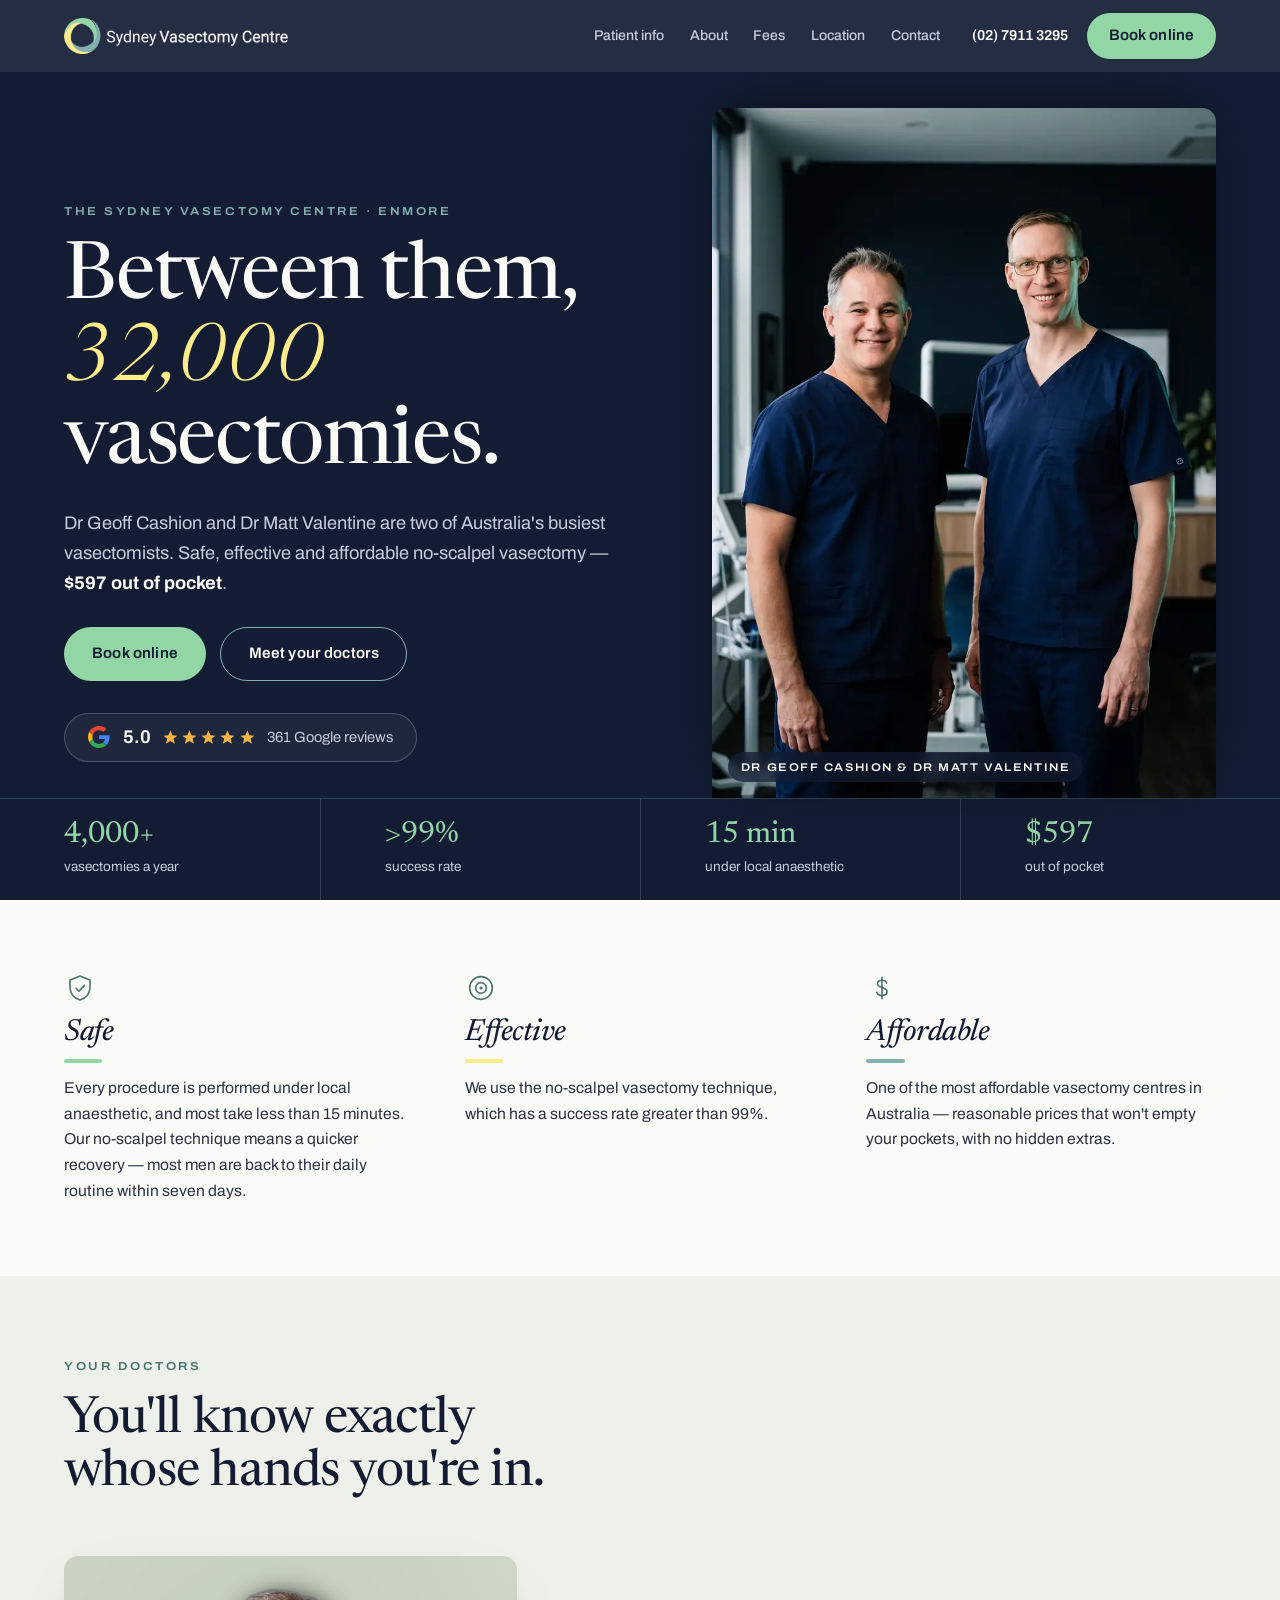
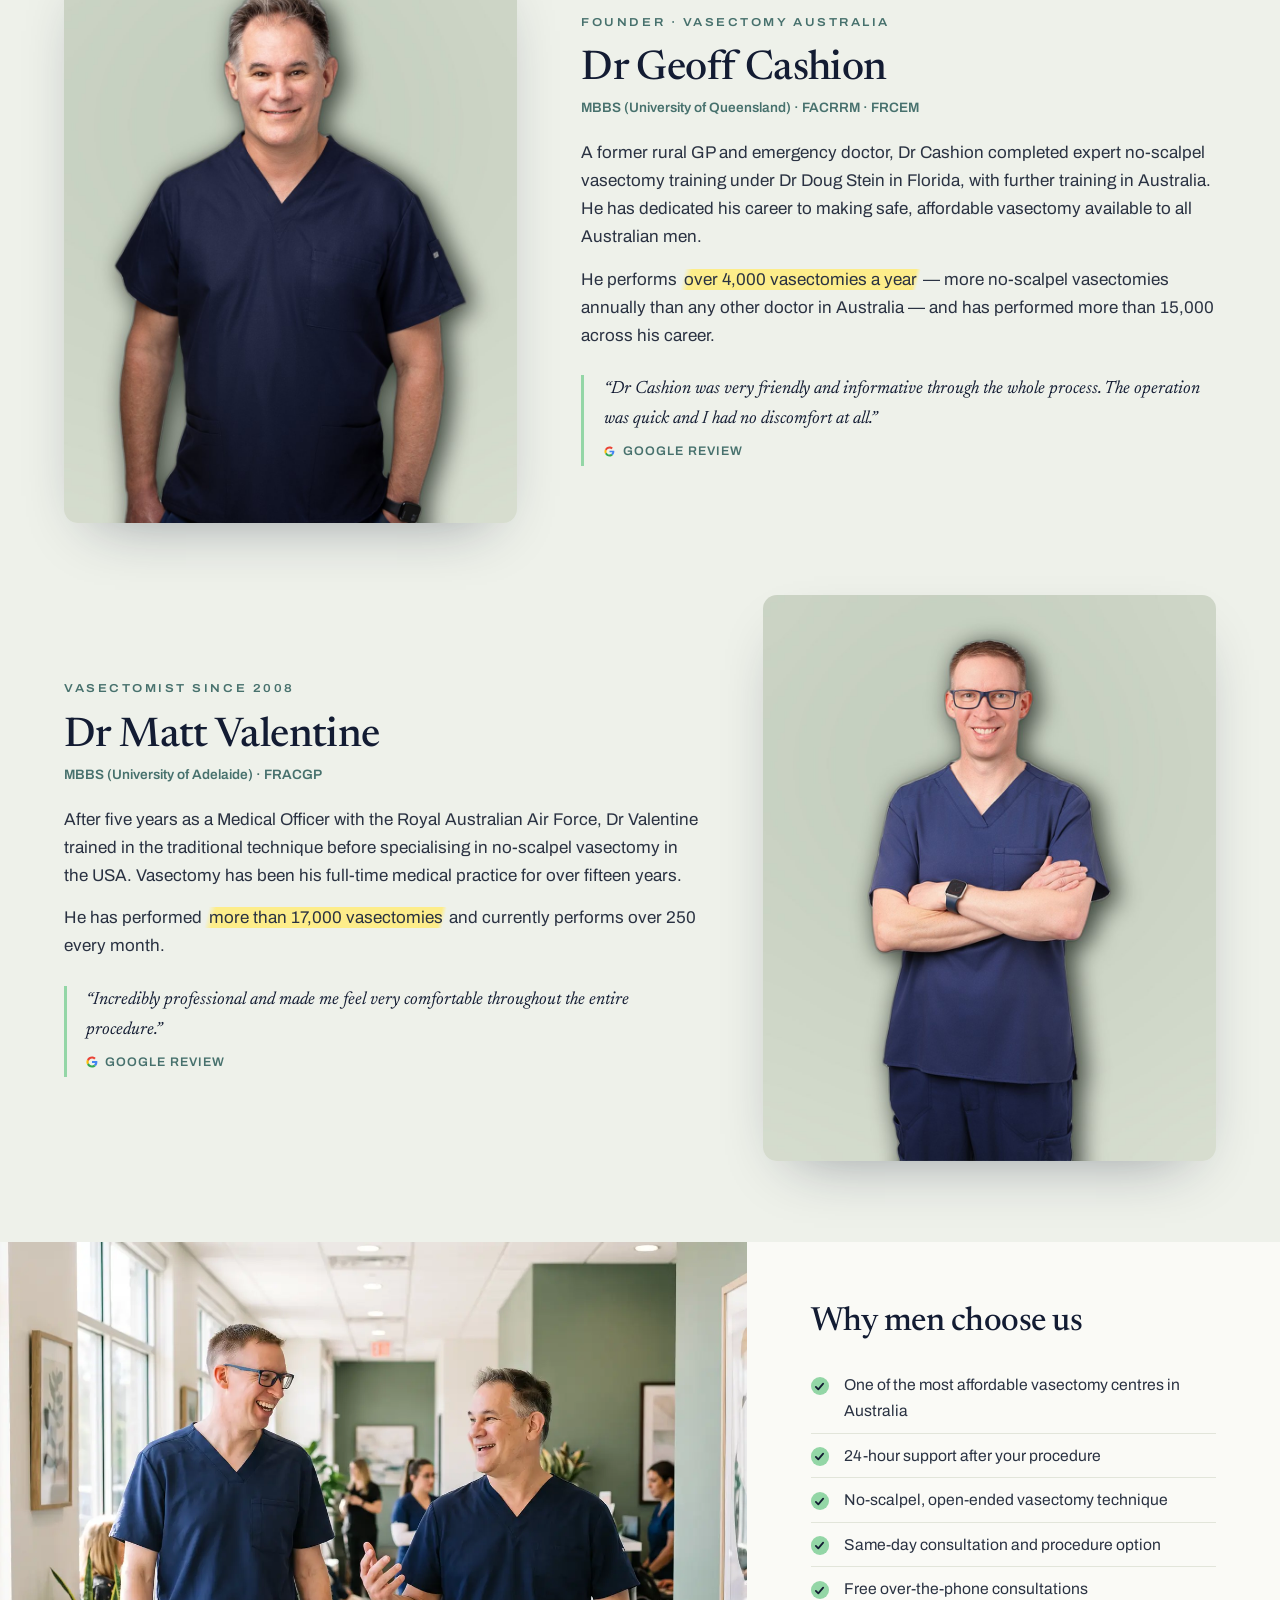
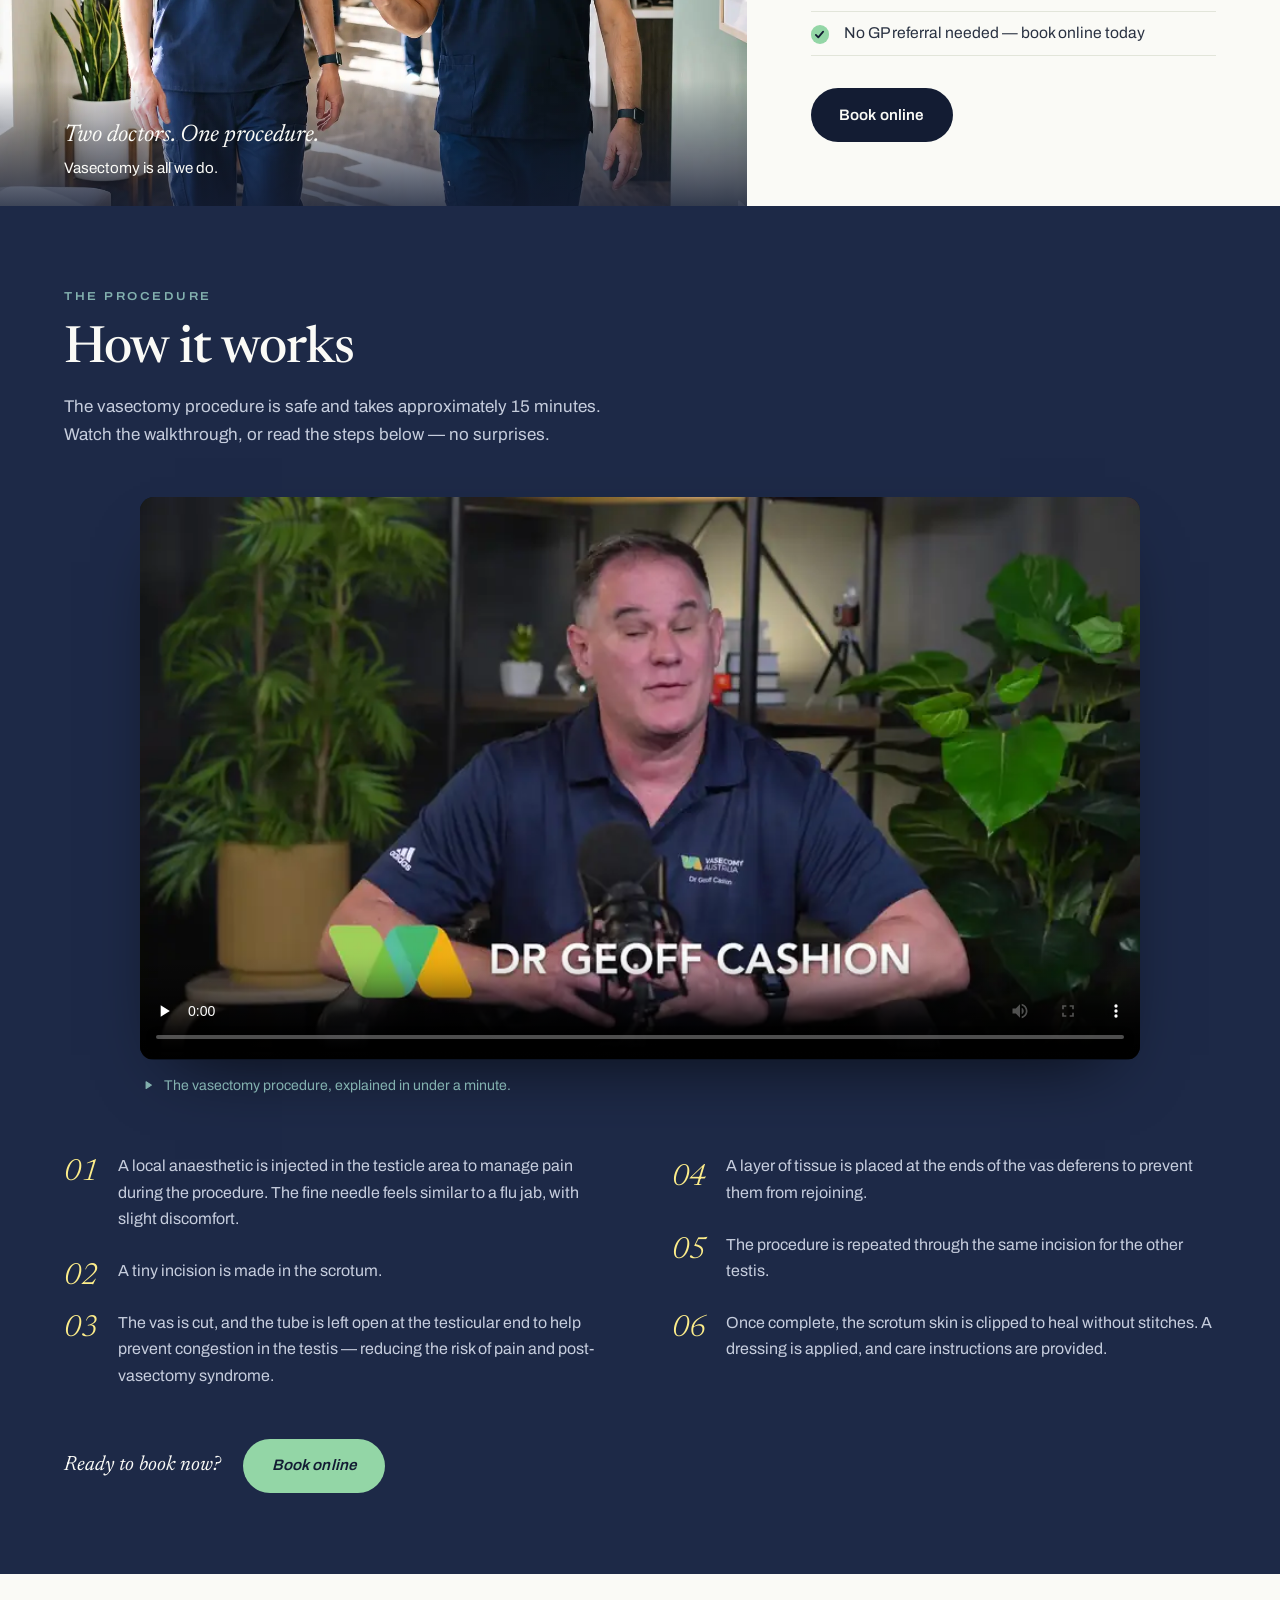
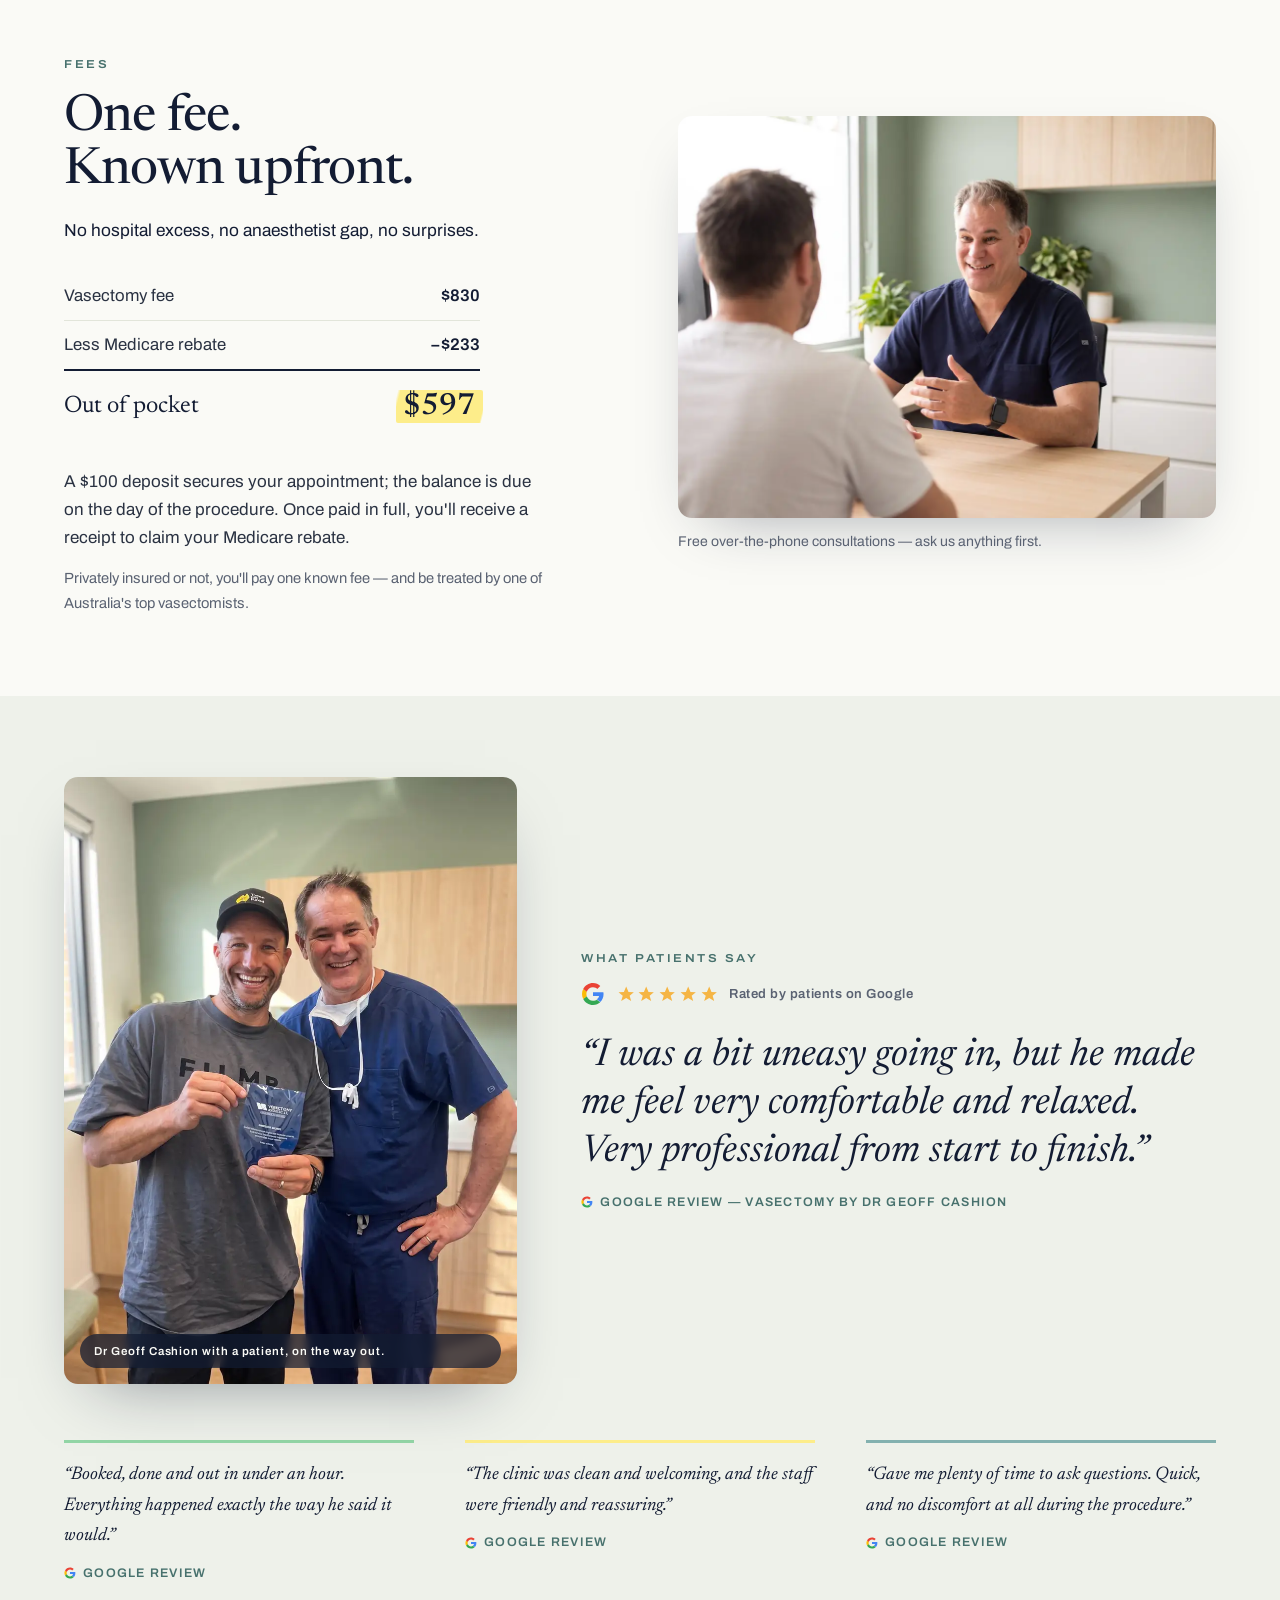
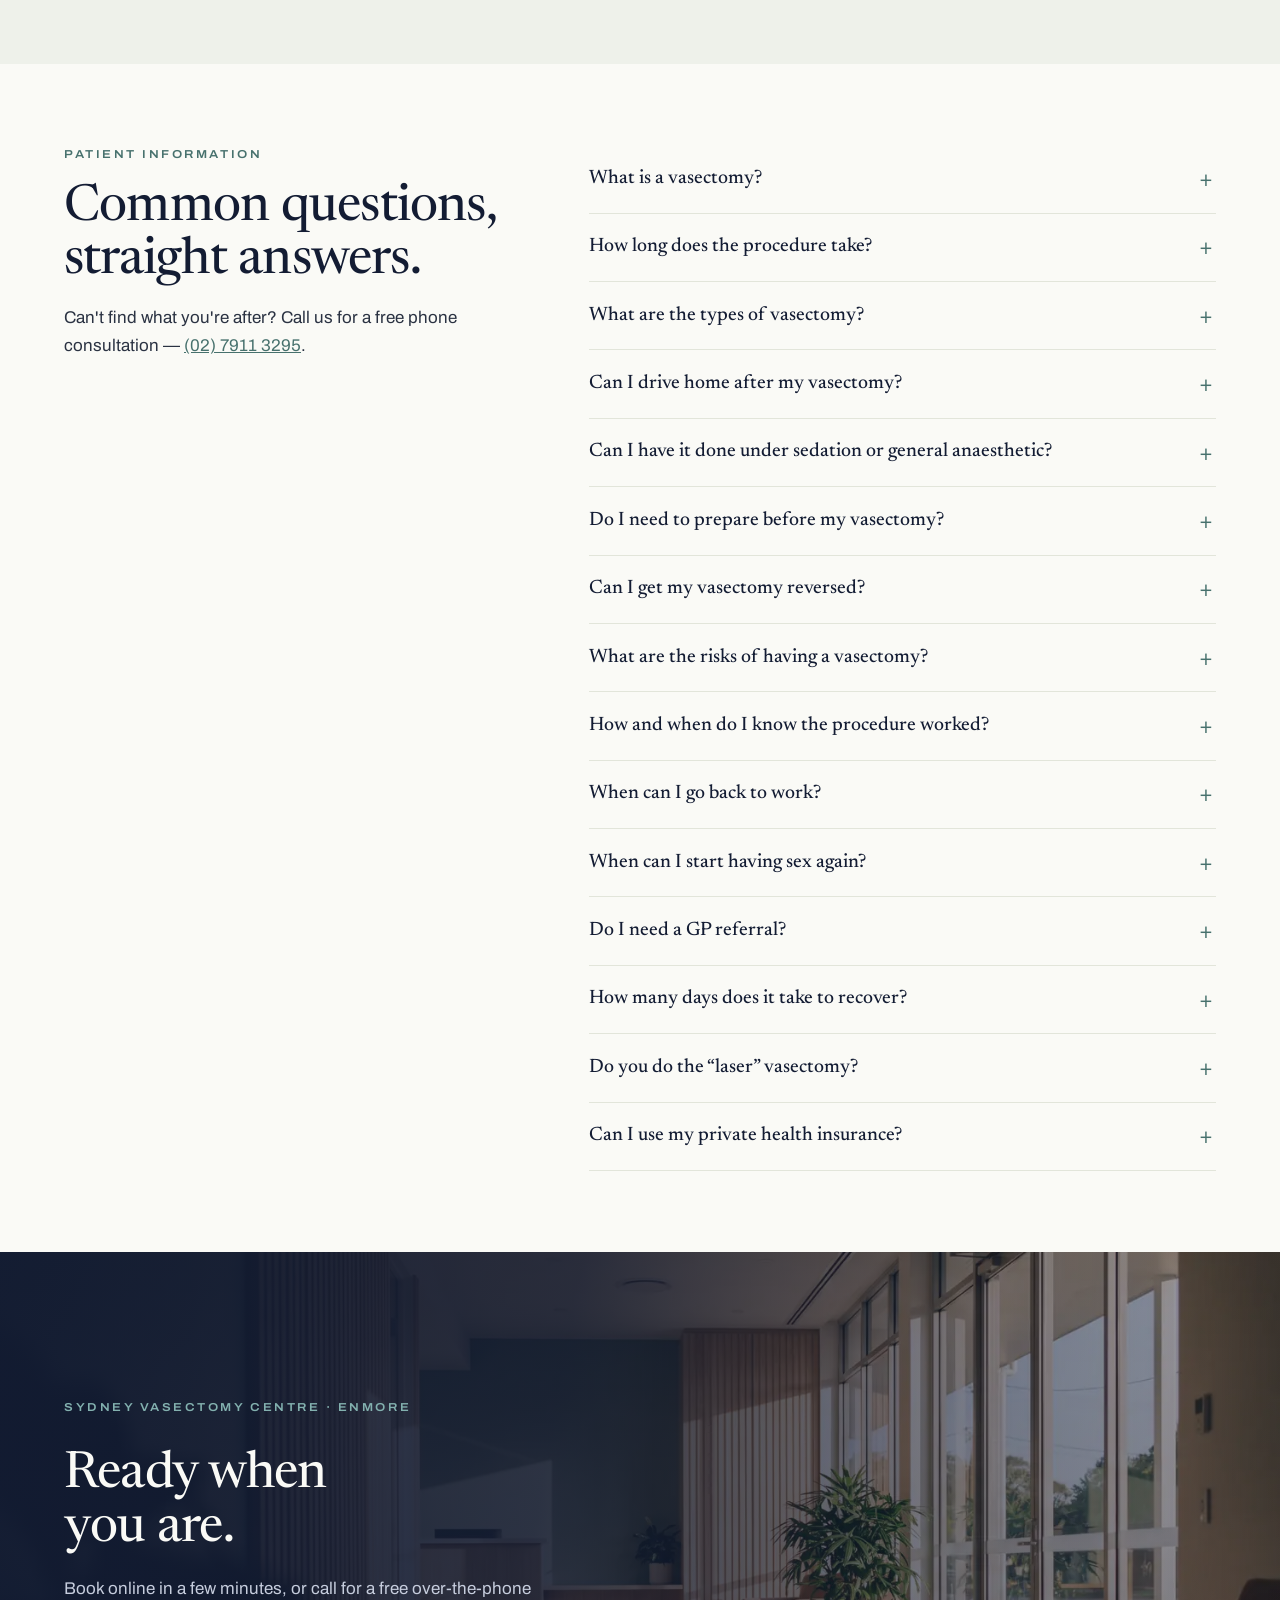
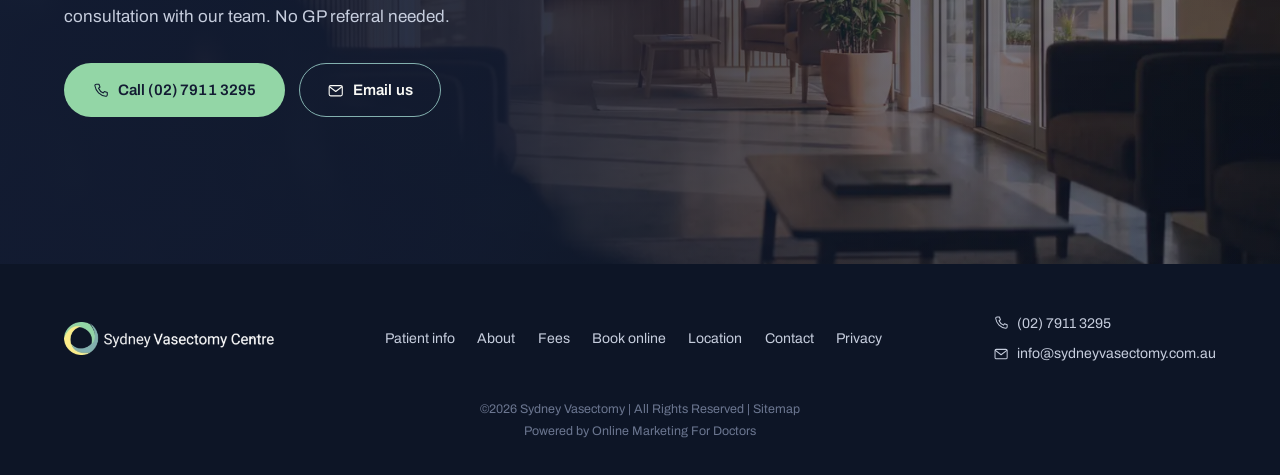
==== commit 66ef2dbe: "Google badge, per-page heroes, booking calendar and full-screen heroes Homepage - Google rating badg" ====
--- a/index.html
+++ b/index.html
@@ -44,6 +44,18 @@
           <a class="btn btn-mint" href="book.html">Book online</a>
           <a class="btn btn-ghost" href="#doctors">Meet your doctors</a>
         </div>
+        <a class="g-badge" href="https://www.google.com/search?q=Sydney+Vasectomy+Centre+Enmore+reviews" rel="noopener">
+          <span class="g-logo g-logo-lg" aria-hidden="true"></span>
+          <strong>5.0</strong>
+          <span class="stars" aria-hidden="true">
+            <svg viewBox="0 0 24 24"><polygon points="12 2 15 9 22 9.5 16.5 14 18.5 21 12 17 5.5 21 7.5 14 2 9.5 9 9"/></svg>
+            <svg viewBox="0 0 24 24"><polygon points="12 2 15 9 22 9.5 16.5 14 18.5 21 12 17 5.5 21 7.5 14 2 9.5 9 9"/></svg>
+            <svg viewBox="0 0 24 24"><polygon points="12 2 15 9 22 9.5 16.5 14 18.5 21 12 17 5.5 21 7.5 14 2 9.5 9 9"/></svg>
+            <svg viewBox="0 0 24 24"><polygon points="12 2 15 9 22 9.5 16.5 14 18.5 21 12 17 5.5 21 7.5 14 2 9.5 9 9"/></svg>
+            <svg viewBox="0 0 24 24"><polygon points="12 2 15 9 22 9.5 16.5 14 18.5 21 12 17 5.5 21 7.5 14 2 9.5 9 9"/></svg>
+          </span>
+          <span class="g-badge-label">361 Google reviews</span>
+        </a>
       </div>
       <figure class="hero-portrait">
         <img src="assets/img/hero-duo.webp" alt="Dr Geoff Cashion and Dr Matt Valentine" width="900" height="1117">
@@ -217,6 +229,12 @@
 
   <!-- ============ REVIEWS ============ -->
   <section class="reviews">
+    <div class="reviews-lead">
+    <figure class="reviews-photo">
+      <img src="assets/img/review-portrait.webp" alt="Dr Geoff Cashion with a patient after his procedure" width="864" height="1184" loading="lazy">
+      <figcaption>Dr Geoff Cashion with a patient, on the way out.</figcaption>
+    </figure>
+    <div class="reviews-copy">
     <p class="eyebrow">What patients say</p>
     <div class="rating">
       <span class="g-logo g-logo-lg" aria-hidden="true"></span>
@@ -234,10 +252,13 @@
       Very professional from start to finish.”</p>
       <cite class="google-cite"><span class="g-logo" aria-hidden="true"></span>Google review — vasectomy by Dr Geoff Cashion</cite>
     </blockquote>
+    </div>
+    </div>
     <div class="review-row">
       <blockquote>
-        <p>“He's the doc who did my vasectomy — and he's great.”</p>
-        <cite>Comment on our Facebook ads</cite>
+        <p>“Booked, done and out in under an hour. Everything happened exactly
+        the way he said it would.”</p>
+        <cite class="google-cite"><span class="g-logo" aria-hidden="true"></span>Google review</cite>
       </blockquote>
       <blockquote>
         <p>“The clinic was clean and welcoming, and the staff were friendly
--- a/assets/css/style.css
+++ b/assets/css/style.css
@@ -40,6 +40,7 @@
   --serif: 'Newsreader', 'Iowan Old Style', Georgia, serif;
   --sans: 'Archivo', 'Helvetica Neue', Arial, sans-serif;
   --gutter: clamp(1.25rem, 5vw, 4.5rem);
+  --topbar-h: 72px;
 }
 
 * { margin: 0; padding: 0; box-sizing: border-box; }
@@ -154,25 +155,33 @@
 
 /* ---------------- hero ---------------- */
 .hero {
+  display: flex;
+  flex-direction: column;
+  min-height: calc(100vh - var(--topbar-h));
+  min-height: calc(100svh - var(--topbar-h));
   background: var(--ink);
   color: var(--text-light);
   overflow: hidden;
 }
 .hero-inner {
+  flex: 1;
+  min-height: 0;
+  width: 100%;
   display: grid;
   grid-template-columns: minmax(0, 1.1fr) minmax(0, 0.9fr);
+  grid-template-rows: minmax(0, 1fr);
   align-items: end;
   gap: 2rem;
   max-width: 1280px;
   margin: 0 auto;
-  padding: clamp(3rem, 7vh, 5.5rem) var(--gutter) 0;
-}
-.hero-copy { padding-bottom: clamp(2.5rem, 6vh, 5rem); }
+  padding: clamp(1.5rem, 4vh, 5rem) var(--gutter) 0;
+}
+.hero-copy { padding-bottom: clamp(1.5rem, 4vh, 4.5rem); }
 .hero h1 {
-  font-size: clamp(2.9rem, 6.6vw, 5.9rem);
+  font-size: clamp(2.6rem, min(6.2vw, 10vh), 5.6rem);
   font-weight: 420;
   color: var(--paper);
-  margin-bottom: 1.6rem;
+  margin-bottom: clamp(0.9rem, 2.4vh, 1.6rem);
 }
 .hero .tally {
   font-style: italic;
@@ -183,17 +192,23 @@
 .hero-sub {
   max-width: 34rem;
   font-size: 1.14rem;
-  margin-bottom: 2.2rem;
+  margin-bottom: clamp(1.3rem, 3.2vh, 2.2rem);
 }
 .hero-sub strong { color: var(--paper); }
 .hero-cta { display: flex; flex-wrap: wrap; gap: 0.9rem; }
 
 .hero-portrait {
   position: relative;
-  align-self: end;
+  align-self: stretch;
+  min-height: 0;
+  display: flex;
+  align-items: flex-end;
 }
 .hero-portrait img {
   width: 100%;
+  height: 100%;
+  object-fit: cover;
+  object-position: 50% 18%;
   border-radius: 14px 14px 0 0;
   box-shadow: 0 -10px 60px -20px rgba(0, 0, 0, 0.6);
 }
@@ -219,7 +234,7 @@
   border-top: 1px solid rgba(131, 177, 175, 0.28);
 }
 .hero-stats > div {
-  padding: 1.4rem var(--gutter);
+  padding: clamp(0.9rem, 2.2vh, 1.4rem) var(--gutter);
   text-align: left;
 }
 .hero-stats > div + div { border-left: 1px solid rgba(131, 177, 175, 0.28); }
@@ -270,6 +285,40 @@
   display: inline-flex;
   align-items: center;
   gap: 0.45rem;
+}
+
+/* ---------------- Google rating badge (hero) ---------------- */
+.g-badge {
+  display: inline-flex;
+  align-items: center;
+  gap: 0.7rem;
+  margin-top: 2rem;
+  padding: 0.7rem 1.4rem;
+  border: 1px solid rgba(198, 205, 221, 0.28);
+  border-radius: 999px;
+  background: rgba(250, 250, 246, 0.05);
+  text-decoration: none;
+  transition: border-color 0.2s ease, background 0.2s ease;
+}
+.g-badge:hover { border-color: var(--mint); background: rgba(147, 214, 166, 0.1); }
+.g-badge:focus-visible { outline: 3px solid var(--mint); outline-offset: 3px; }
+.g-badge strong {
+  font-size: 1.15rem;
+  font-weight: 650;
+  color: var(--paper);
+  line-height: 1;
+}
+.g-badge .stars svg { width: 1.05rem; height: 1.05rem; }
+.g-badge-label {
+  font-size: 0.92rem;
+  color: var(--text-light);
+  white-space: nowrap;
+}
+
+@media (max-width: 560px) {
+  .g-badge { gap: 0.5rem; padding: 0.6rem 1rem; }
+  .g-badge-label { font-size: 0.8rem; }
+  .g-badge .stars svg { width: 0.9rem; height: 0.9rem; }
 }
 
 /* ---------------- pillars ---------------- */
@@ -778,3 +827,43 @@
     text-align: center;
   }
 }
+
+/* ---------------- reviews lead (photo + headline quote) ---------------- */
+.reviews-lead {
+  display: grid;
+  grid-template-columns: minmax(0, 5fr) minmax(0, 7fr);
+  gap: clamp(2rem, 5vw, 4.5rem);
+  align-items: center;
+  max-width: 1180px;
+  margin: 0 auto 3.5rem;
+  text-align: left;
+}
+.reviews-photo { position: relative; }
+.reviews-photo img {
+  width: 100%;
+  border-radius: 14px;
+  box-shadow: 0 26px 64px -32px rgba(19, 28, 51, 0.5);
+}
+.reviews-photo figcaption {
+  position: absolute;
+  left: 1rem;
+  right: 1rem;
+  bottom: 1rem;
+  font-size: 0.72rem;
+  font-weight: 600;
+  letter-spacing: 0.08em;
+  color: var(--paper);
+  background: rgba(19, 28, 51, 0.72);
+  backdrop-filter: blur(4px);
+  padding: 0.45rem 0.9rem;
+  border-radius: 999px;
+}
+.reviews-lead .eyebrow { margin-bottom: 0.9rem; }
+.reviews-lead .rating { justify-content: flex-start; margin-bottom: 1.6rem; }
+.reviews-lead .big-quote { max-width: none; margin: 0; }
+.reviews-lead .big-quote cite { justify-content: flex-start; }
+
+@media (max-width: 900px) {
+  .reviews-lead { grid-template-columns: 1fr; }
+  .reviews-photo { max-width: 420px; margin: 0 auto; }
+}
--- a/assets/css/pages.css
+++ b/assets/css/pages.css
@@ -7,6 +7,10 @@
 .page-hero {
   position: relative;
   isolation: isolate;
+  display: flex;
+  flex-direction: column;
+  min-height: calc(100vh - var(--topbar-h));
+  min-height: calc(100svh - var(--topbar-h));
   background: var(--ink);
   color: var(--text-light);
   overflow: hidden;
@@ -27,6 +31,11 @@
   background: linear-gradient(96deg, rgba(19, 28, 51, 0.95) 0%, rgba(19, 28, 51, 0.86) 45%, rgba(19, 28, 51, 0.5) 78%, rgba(19, 28, 51, 0.3) 100%);
 }
 .page-hero-inner {
+  flex: 1;
+  display: flex;
+  flex-direction: column;
+  justify-content: center;
+  width: 100%;
   max-width: 1280px;
   margin: 0 auto;
   padding: clamp(3rem, 8vh, 5.5rem) var(--gutter) clamp(3rem, 7vh, 4.5rem);
@@ -635,3 +644,35 @@
   border: 1px solid rgba(71, 113, 109, 0.25);
   box-shadow: 0 24px 60px -34px rgba(19, 28, 51, 0.4);
 }
+
+/* ---------------- booking calendar ---------------- */
+.calendar-frame {
+  background: var(--paper);
+  border: 1px solid #e2e5da;
+  border-radius: 14px;
+  overflow: hidden;
+  box-shadow: 0 24px 60px -34px rgba(19, 28, 51, 0.4);
+}
+.calendar-frame iframe { display: block; width: 100%; border: 0; }
+
+.booking-help {
+  display: flex;
+  flex-wrap: wrap;
+  align-items: center;
+  justify-content: space-between;
+  gap: 1.5rem;
+  margin-top: 1.8rem;
+  padding: 1.6rem 1.8rem;
+  background: var(--ink);
+  border-radius: 14px;
+  color: var(--text-light);
+}
+.booking-help h3 { color: var(--paper); font-size: 1.25rem; margin-bottom: 0.35rem; }
+.booking-help p { max-width: 34rem; font-size: 0.95rem; }
+.booking-help .btn-navy { background: var(--mint); color: var(--ink); }
+.booking-help .btn-navy:hover { background: #a6e0b6; }
+
+@media (max-width: 560px) {
+  .calendar-frame iframe { height: 480px; }
+  .booking-help { padding: 1.3rem; }
+}
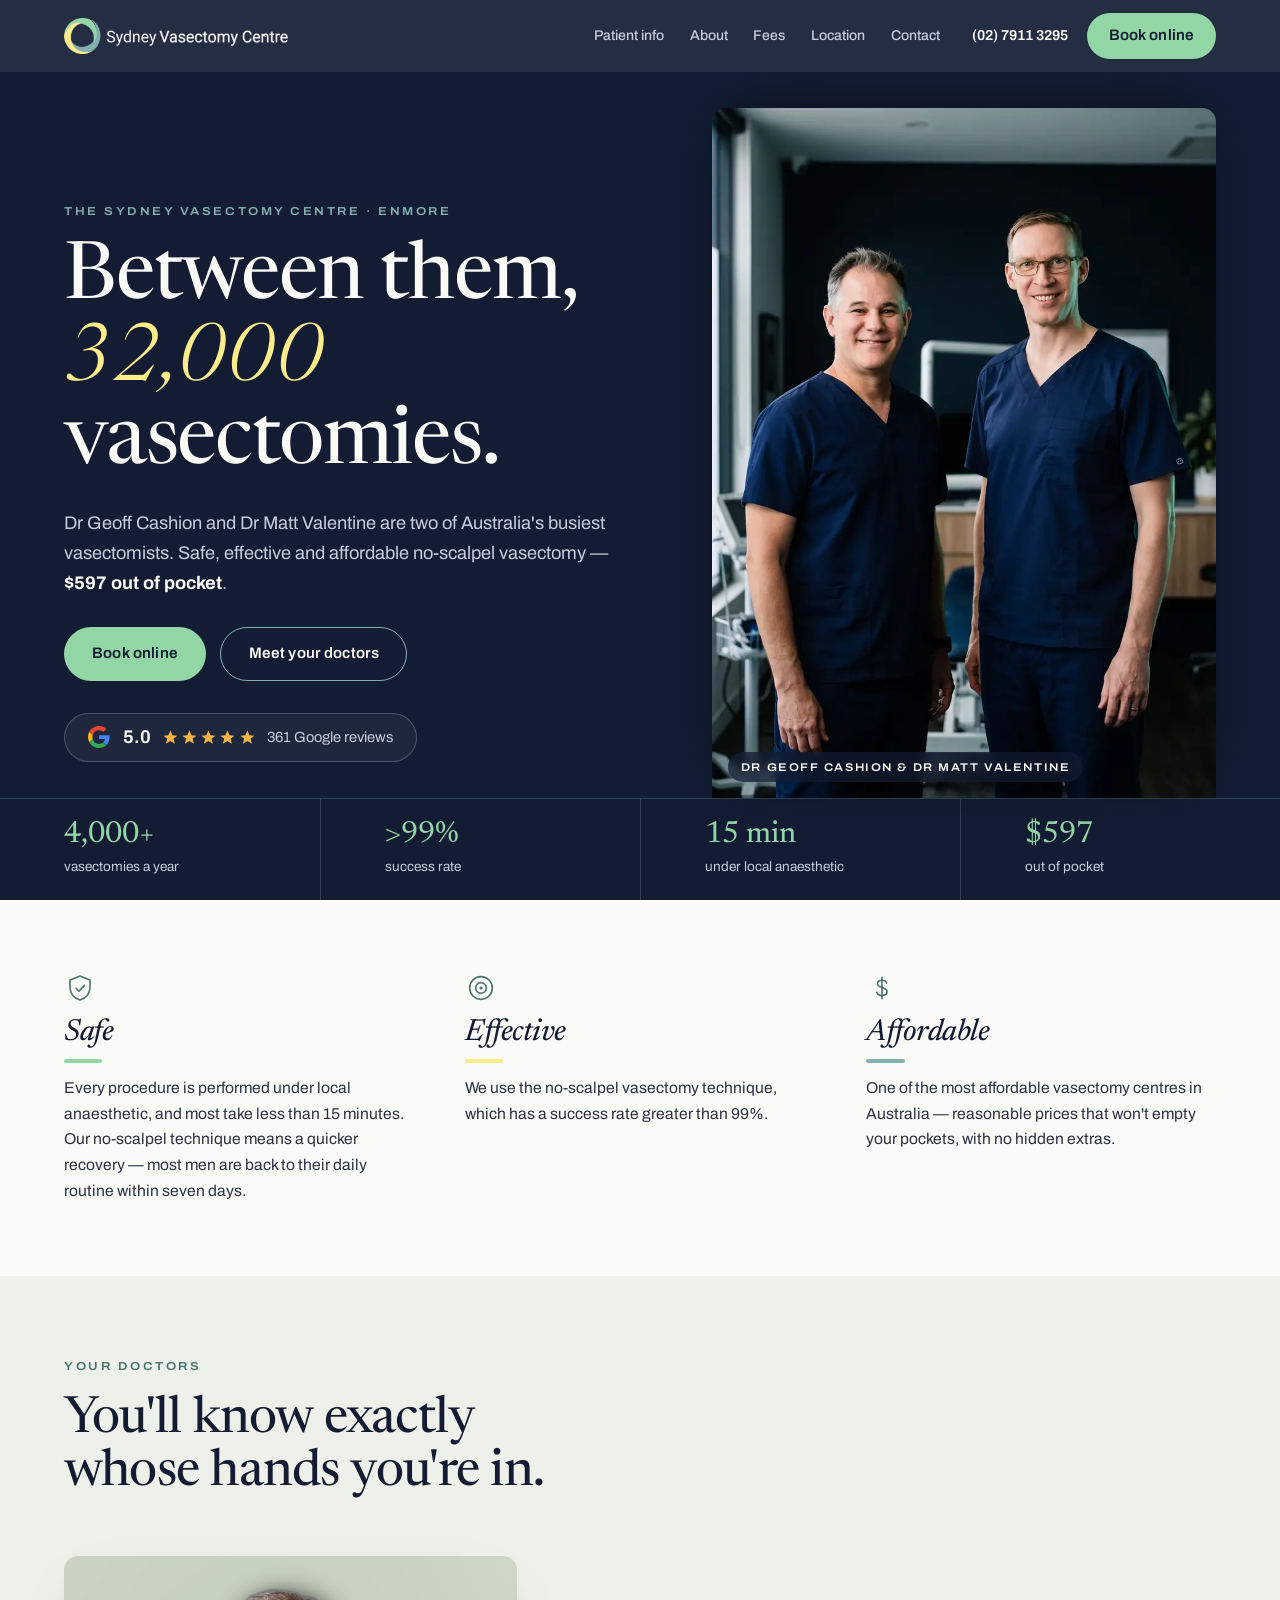
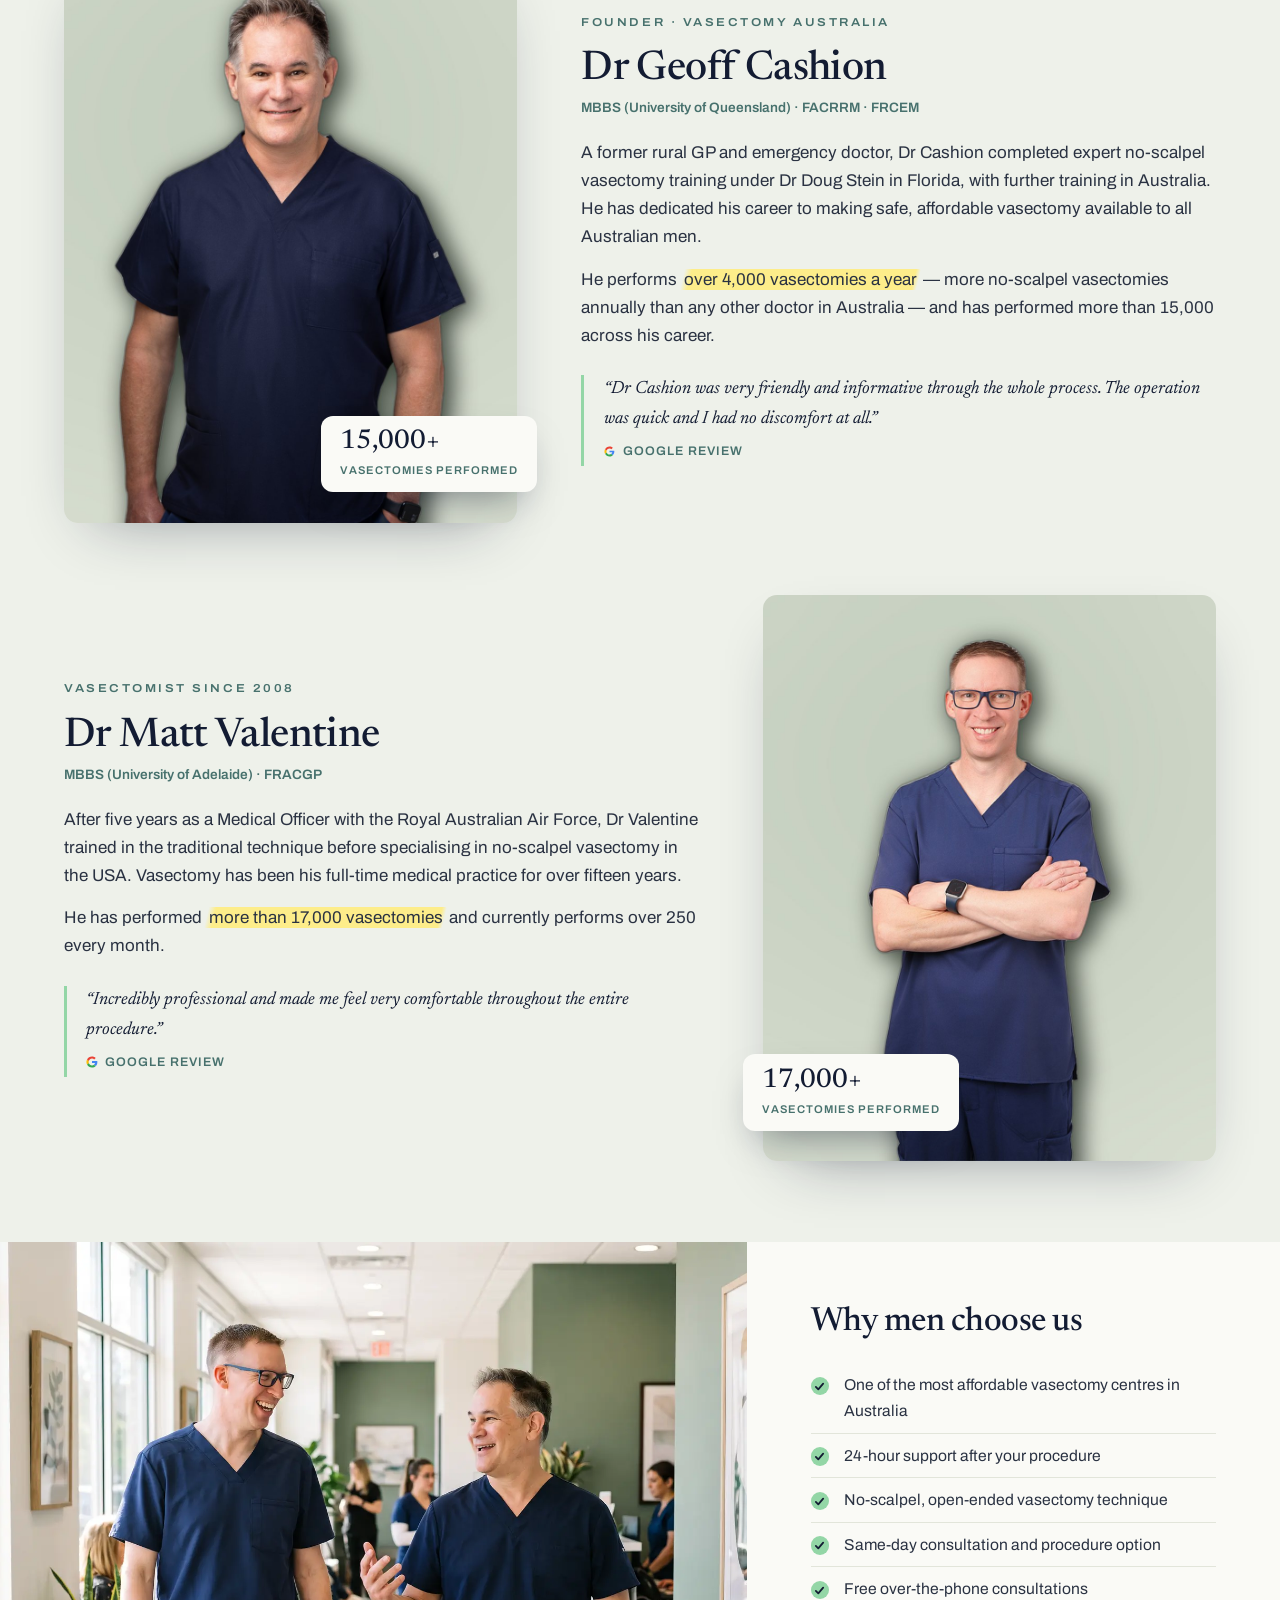
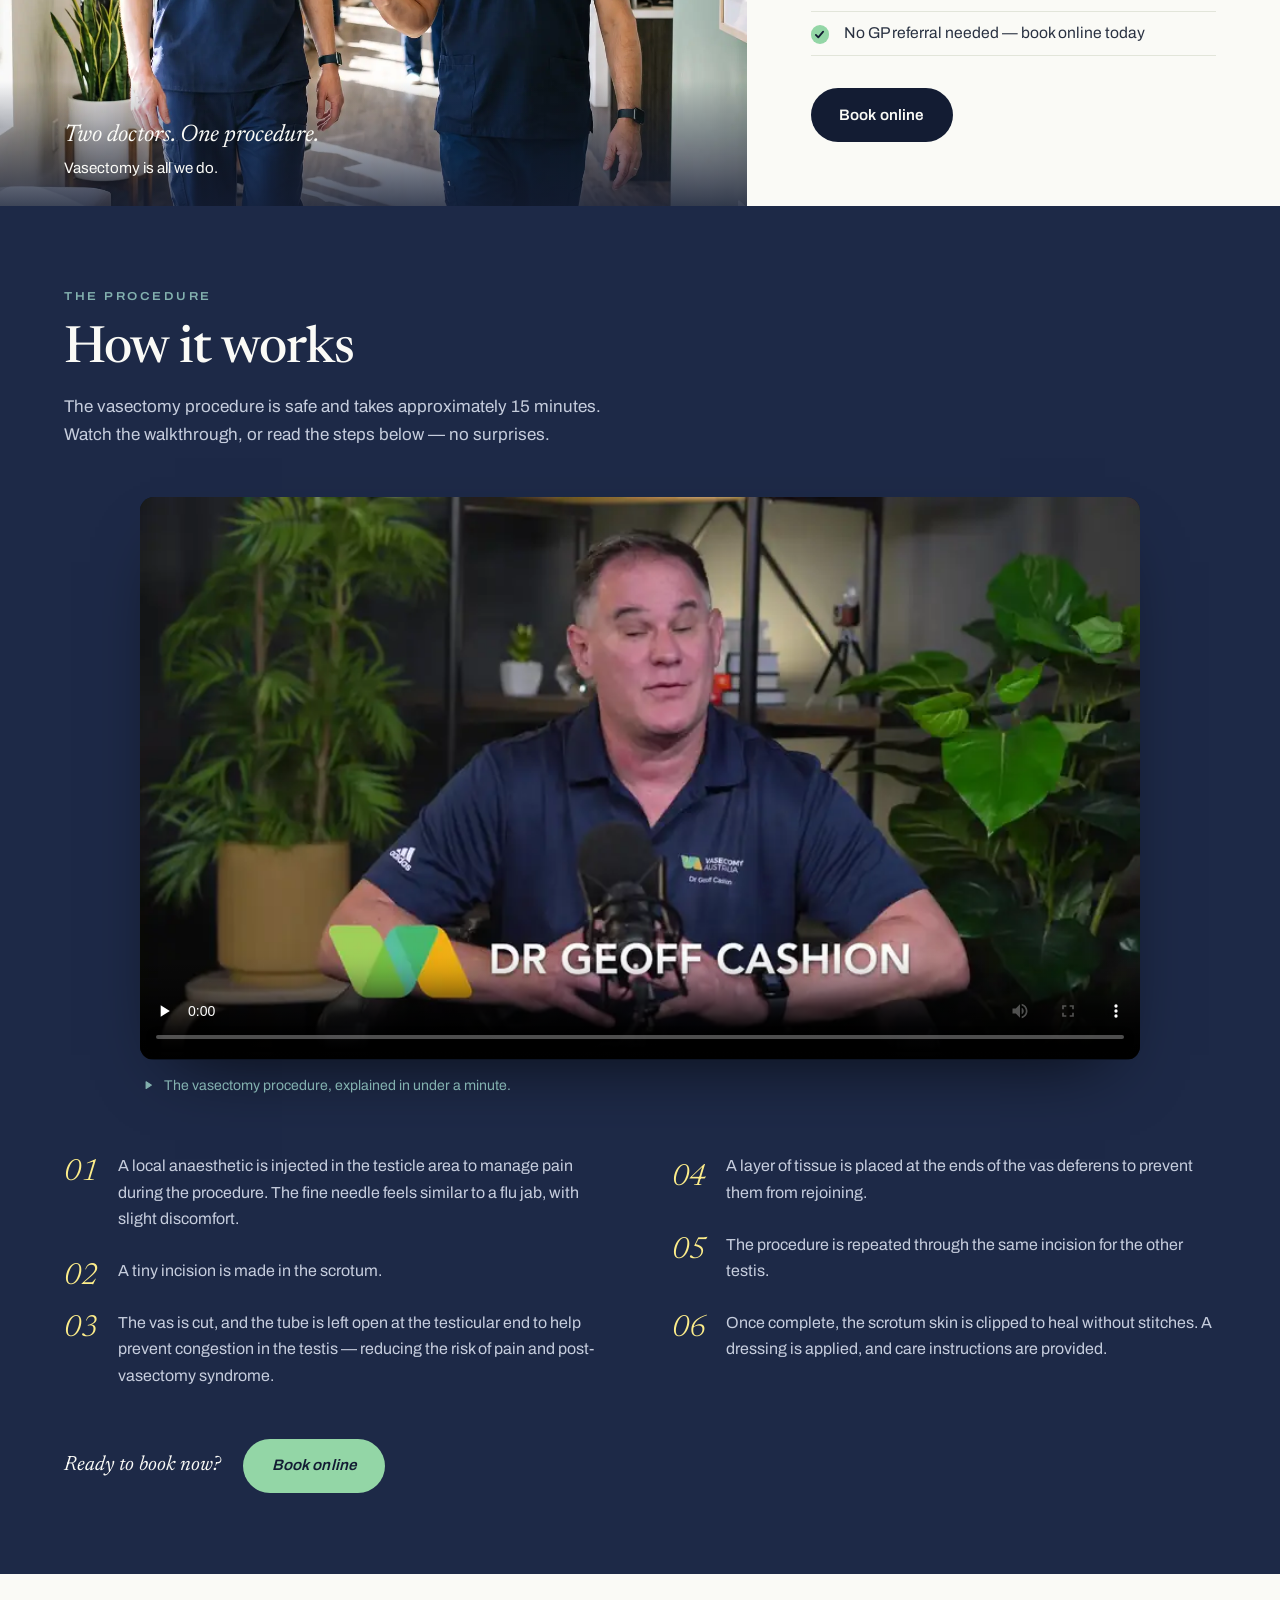
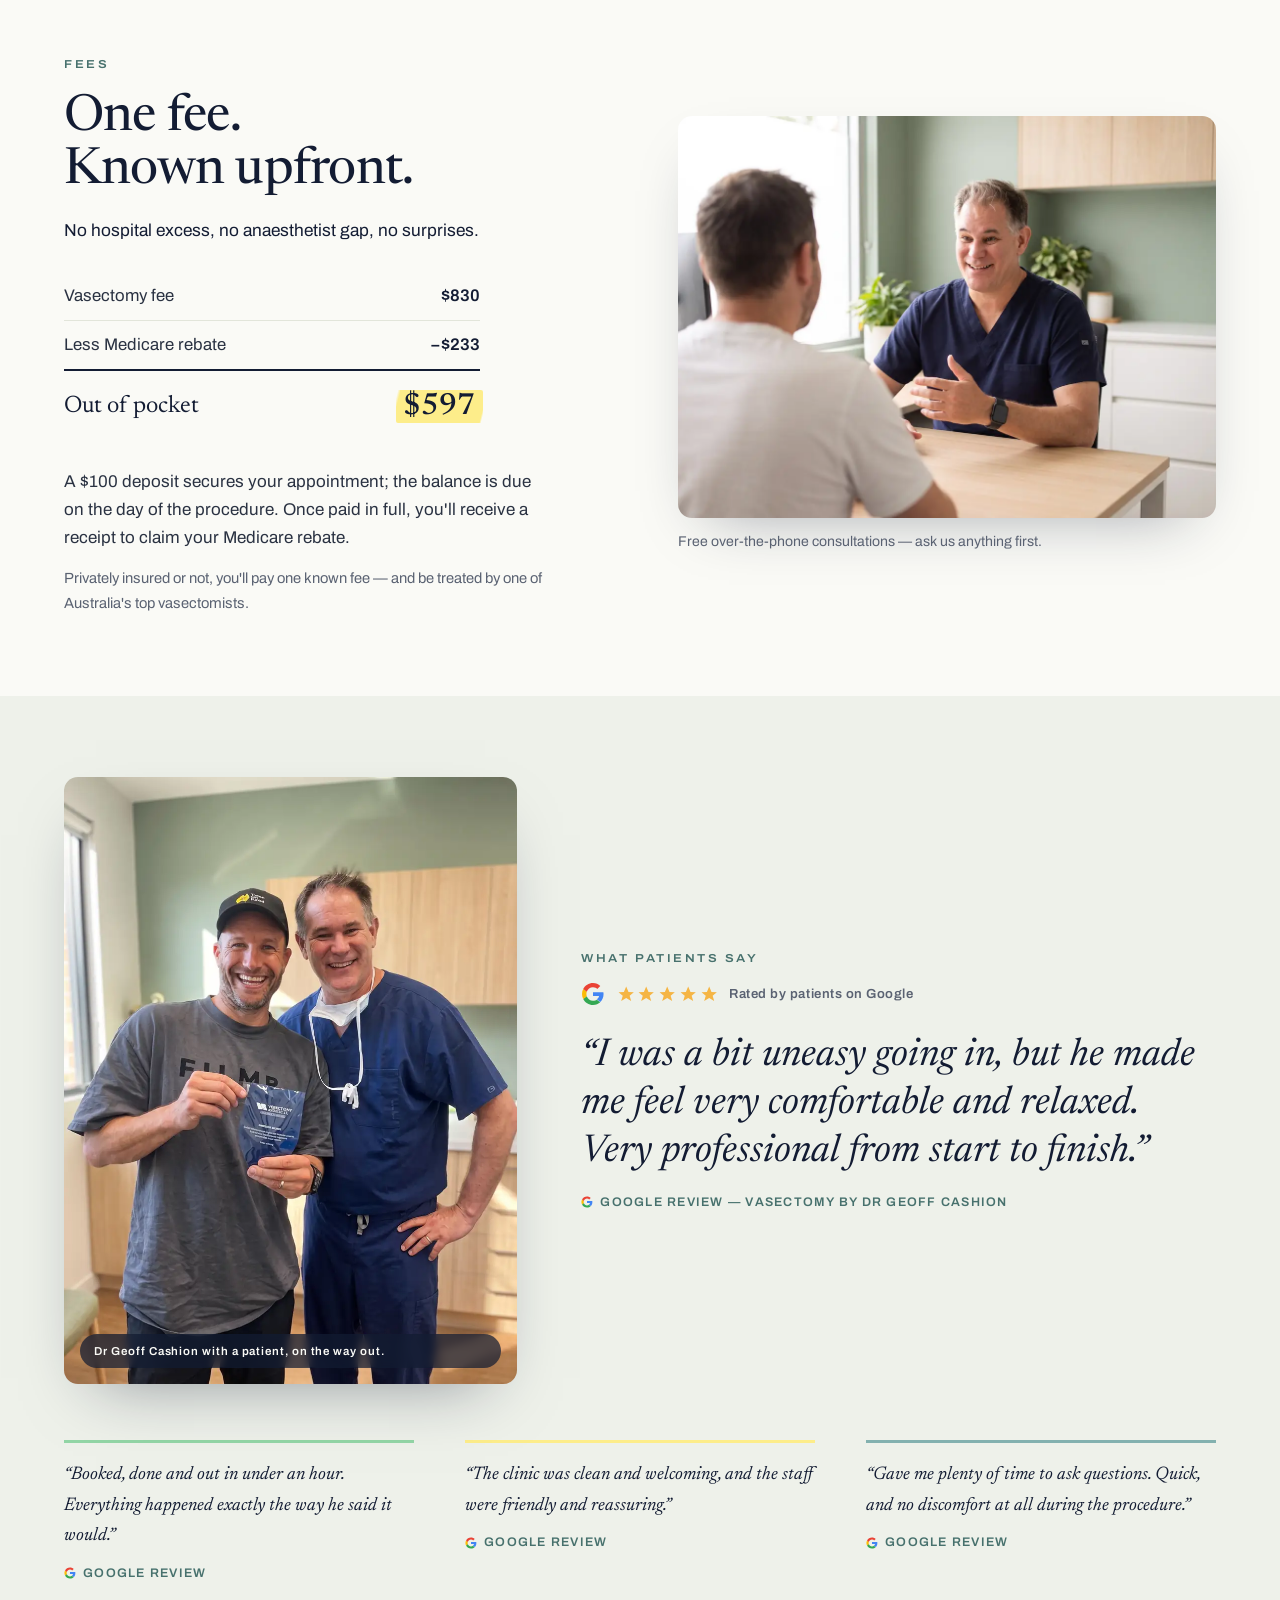
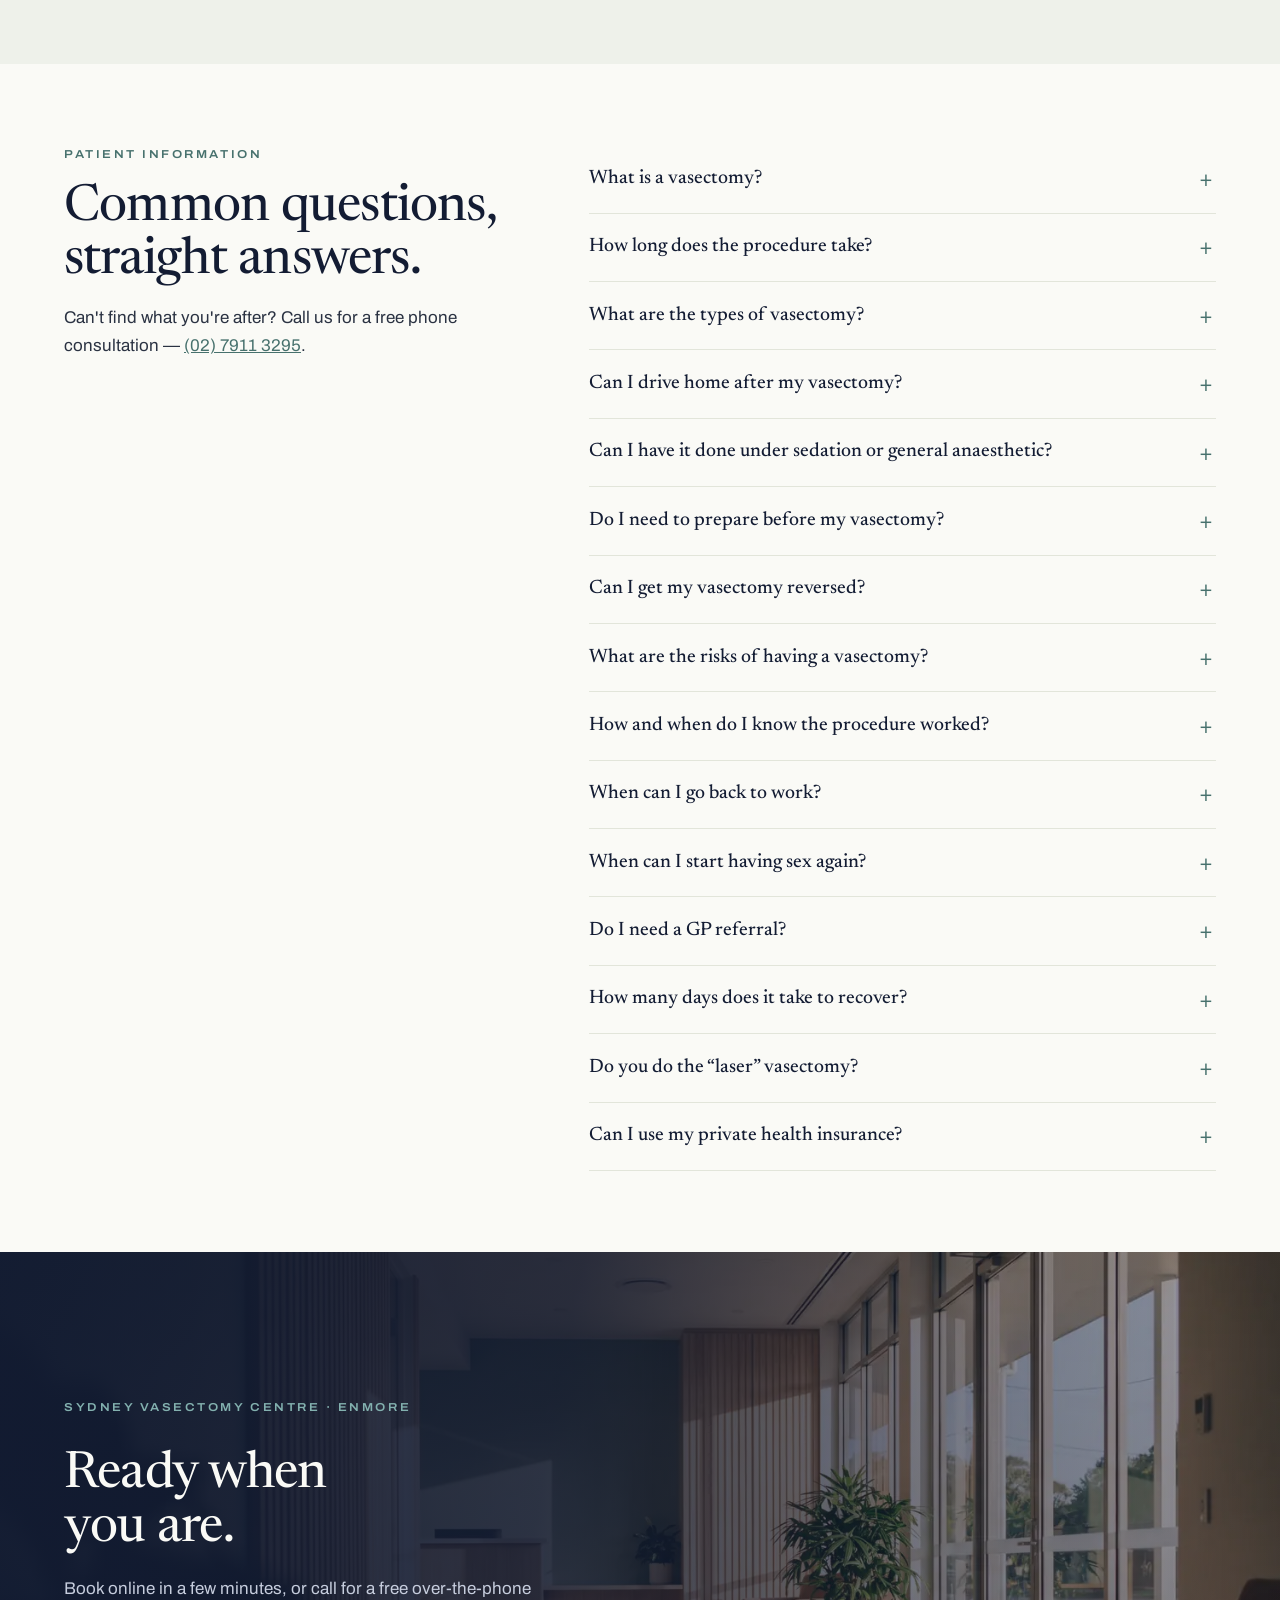
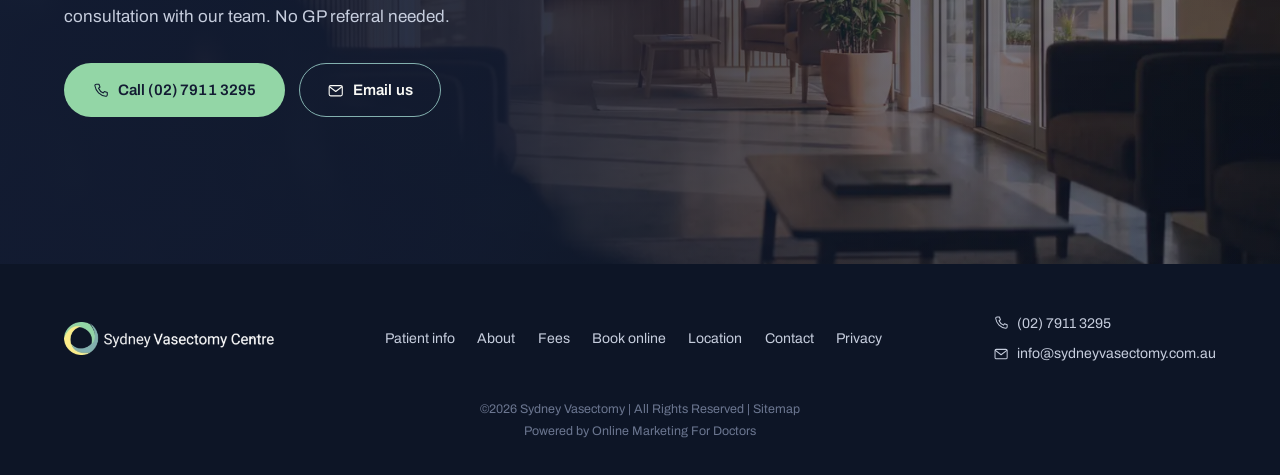
==== commit 17e4e873: "Add portrait stat cards and fix the booking flow column padding Homepage: each doctor portrait now c" ====
--- a/index.html
+++ b/index.html
@@ -103,6 +103,7 @@
     <article class="profile">
       <figure class="profile-photo">
         <img src="assets/img/dr-geoff-studio.jpg" alt="Dr Geoff Cashion in navy scrubs" width="1000" height="1250" loading="lazy">
+        <p class="photo-stat"><strong>15,000+</strong><span>vasectomies performed</span></p>
       </figure>
       <div class="profile-body">
         <p class="eyebrow">Founder · Vasectomy Australia</p>
@@ -126,6 +127,7 @@
     <article class="profile profile-flip">
       <figure class="profile-photo">
         <img src="assets/img/dr-matt-studio.jpg" alt="Dr Matt Valentine in navy scrubs" width="1000" height="1250" loading="lazy">
+        <p class="photo-stat"><strong>17,000+</strong><span>vasectomies performed</span></p>
       </figure>
       <div class="profile-body">
         <p class="eyebrow">Vasectomist since 2008</p>
--- a/assets/css/style.css
+++ b/assets/css/style.css
@@ -371,10 +371,39 @@
 .profile + .profile { margin-top: clamp(3.5rem, 8vh, 6rem); }
 .profile-flip { grid-template-columns: minmax(0, 7fr) minmax(0, 5fr); }
 .profile-flip .profile-photo { order: 2; }
+.profile-photo { position: relative; }
 .profile-photo img {
   width: 100%;
   border-radius: 14px;
   box-shadow: 0 24px 60px -30px rgba(19, 28, 51, 0.45);
+}
+/* career tally, floated over the outer edge of each portrait */
+.photo-stat {
+  position: absolute;
+  bottom: clamp(1rem, 3vw, 1.9rem);
+  right: -1.25rem;
+  padding: 0.8rem 1.2rem;
+  background: var(--paper);
+  border-radius: 12px;
+  box-shadow: 0 18px 40px -18px rgba(19, 28, 51, 0.55);
+}
+.profile-flip .photo-stat { right: auto; left: -1.25rem; }
+.photo-stat strong {
+  display: block;
+  font-family: var(--serif);
+  font-weight: 500;
+  font-size: 1.7rem;
+  line-height: 1;
+  color: var(--ink);
+}
+.photo-stat span {
+  display: block;
+  margin-top: 0.35rem;
+  font-size: 0.7rem;
+  font-weight: 600;
+  letter-spacing: 0.09em;
+  text-transform: uppercase;
+  color: var(--teal-deep);
 }
 .profile-body h3 {
   font-size: clamp(1.9rem, 3.2vw, 2.7rem);
@@ -799,6 +828,8 @@
   .profile { grid-template-columns: 1fr; }
   .profile-flip .profile-photo { order: 0; }
   .profile-photo { max-width: 420px; }
+  .photo-stat,
+  .profile-flip .photo-stat { right: 0.9rem; left: auto; }
   .duo-band { grid-template-columns: 1fr; }
   .pricing { grid-template-columns: 1fr; }
   .steps { columns: 1; }
--- a/assets/css/pages.css
+++ b/assets/css/pages.css
@@ -573,6 +573,7 @@
 
 /* ---------------- booking steps ---------------- */
 .flow {
+  --flow-pad: clamp(1.25rem, 2.6vw, 2.4rem);
   display: grid;
   grid-template-columns: repeat(auto-fit, minmax(220px, 1fr));
   gap: 0;
@@ -582,8 +583,14 @@
 .flow > li {
   counter-increment: flow;
   list-style: none;
-  padding: 1.8rem var(--gutter) 1.8rem 0;
+  padding: 1.8rem var(--flow-pad);
   border-right: 1px solid rgba(131, 177, 175, 0.3);
+}
+/* first column aligns with the heading; its right padding absorbs the missing
+   left padding so every column keeps the same measure */
+.flow > li:first-child {
+  padding-left: 0;
+  padding-right: calc(var(--flow-pad) * 2);
 }
 .flow > li:last-child { border-right: 0; }
 .flow > li::before {
@@ -614,7 +621,9 @@
 .papers .journal { font-size: 0.85rem; color: var(--teal); }
 
 @media (max-width: 900px) {
-  .flow > li { border-right: 0; border-bottom: 1px solid rgba(131, 177, 175, 0.3); padding-right: 0; }
+  .flow { grid-template-columns: 1fr; }
+  .flow > li,
+  .flow > li:first-child { border-right: 0; border-bottom: 1px solid rgba(131, 177, 175, 0.3); padding-right: 0; padding-left: 0; }
   .flow > li:last-child { border-bottom: 0; }
 }
 
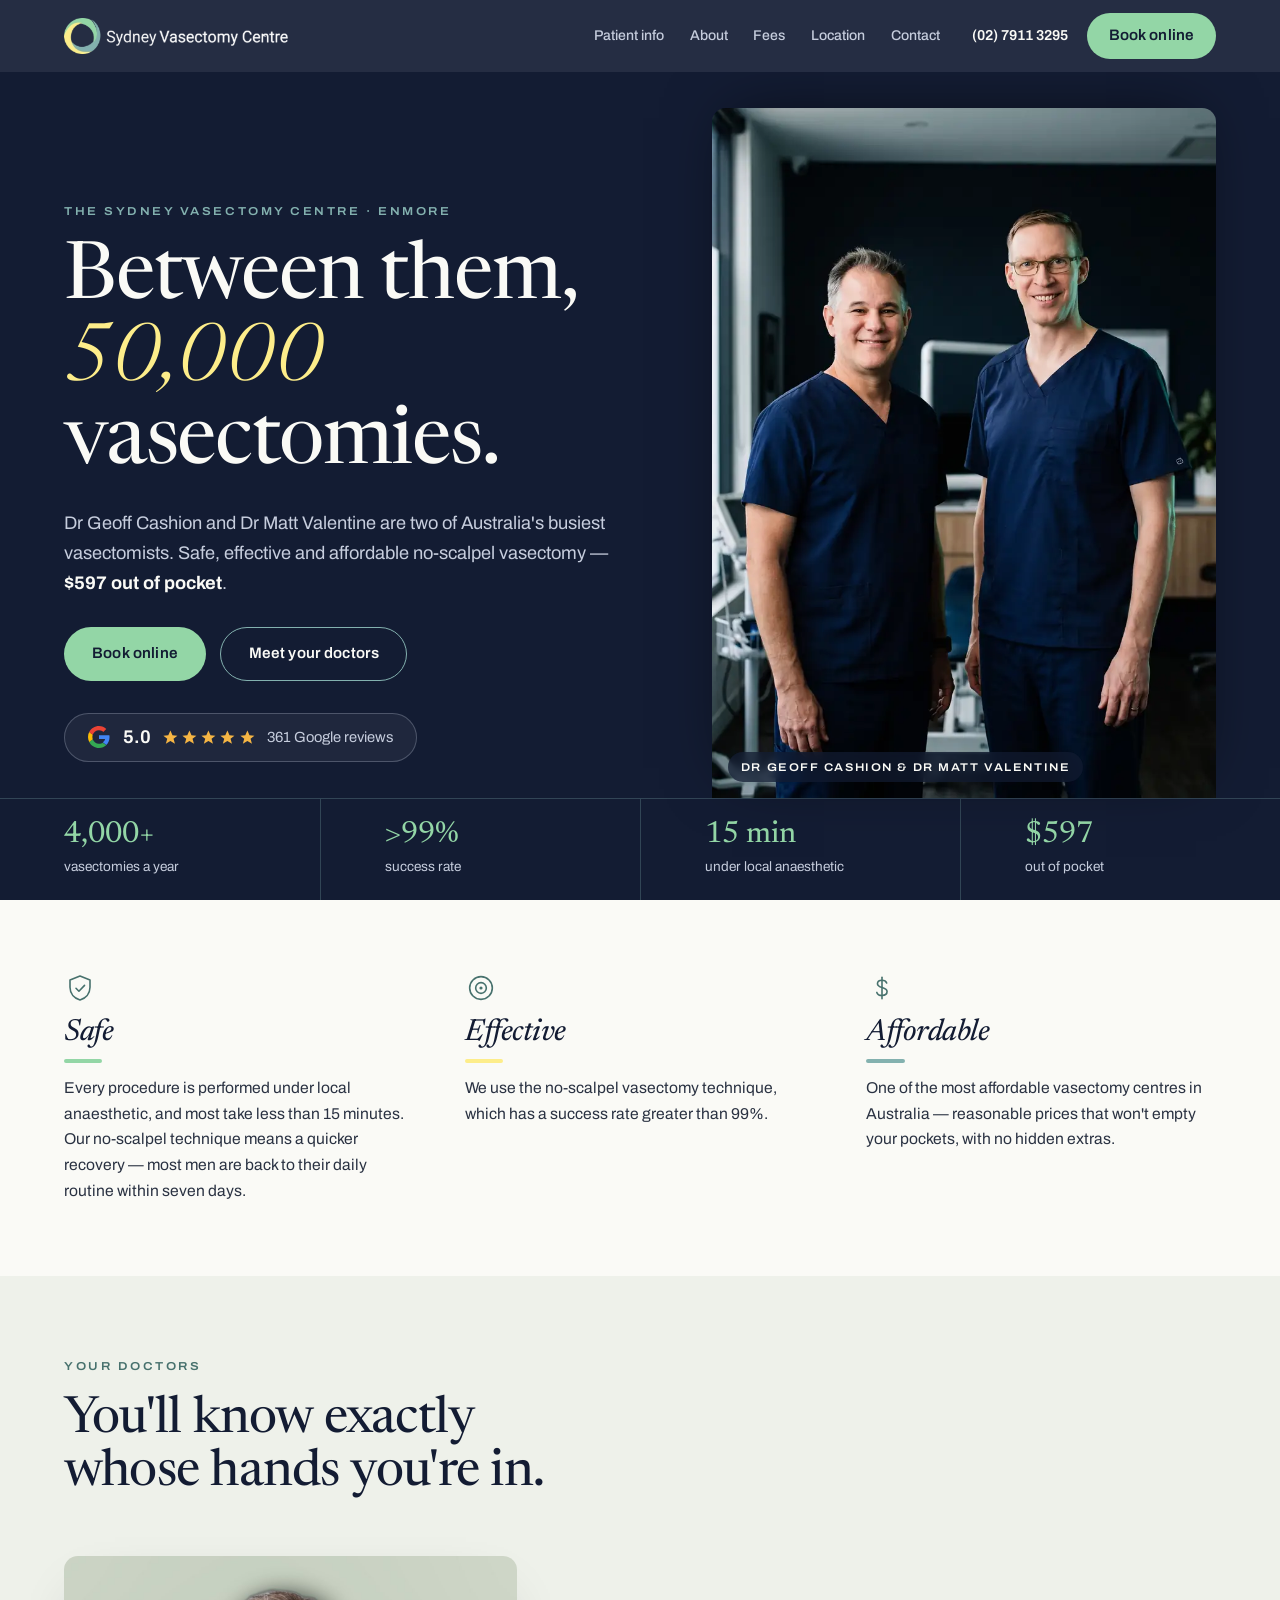
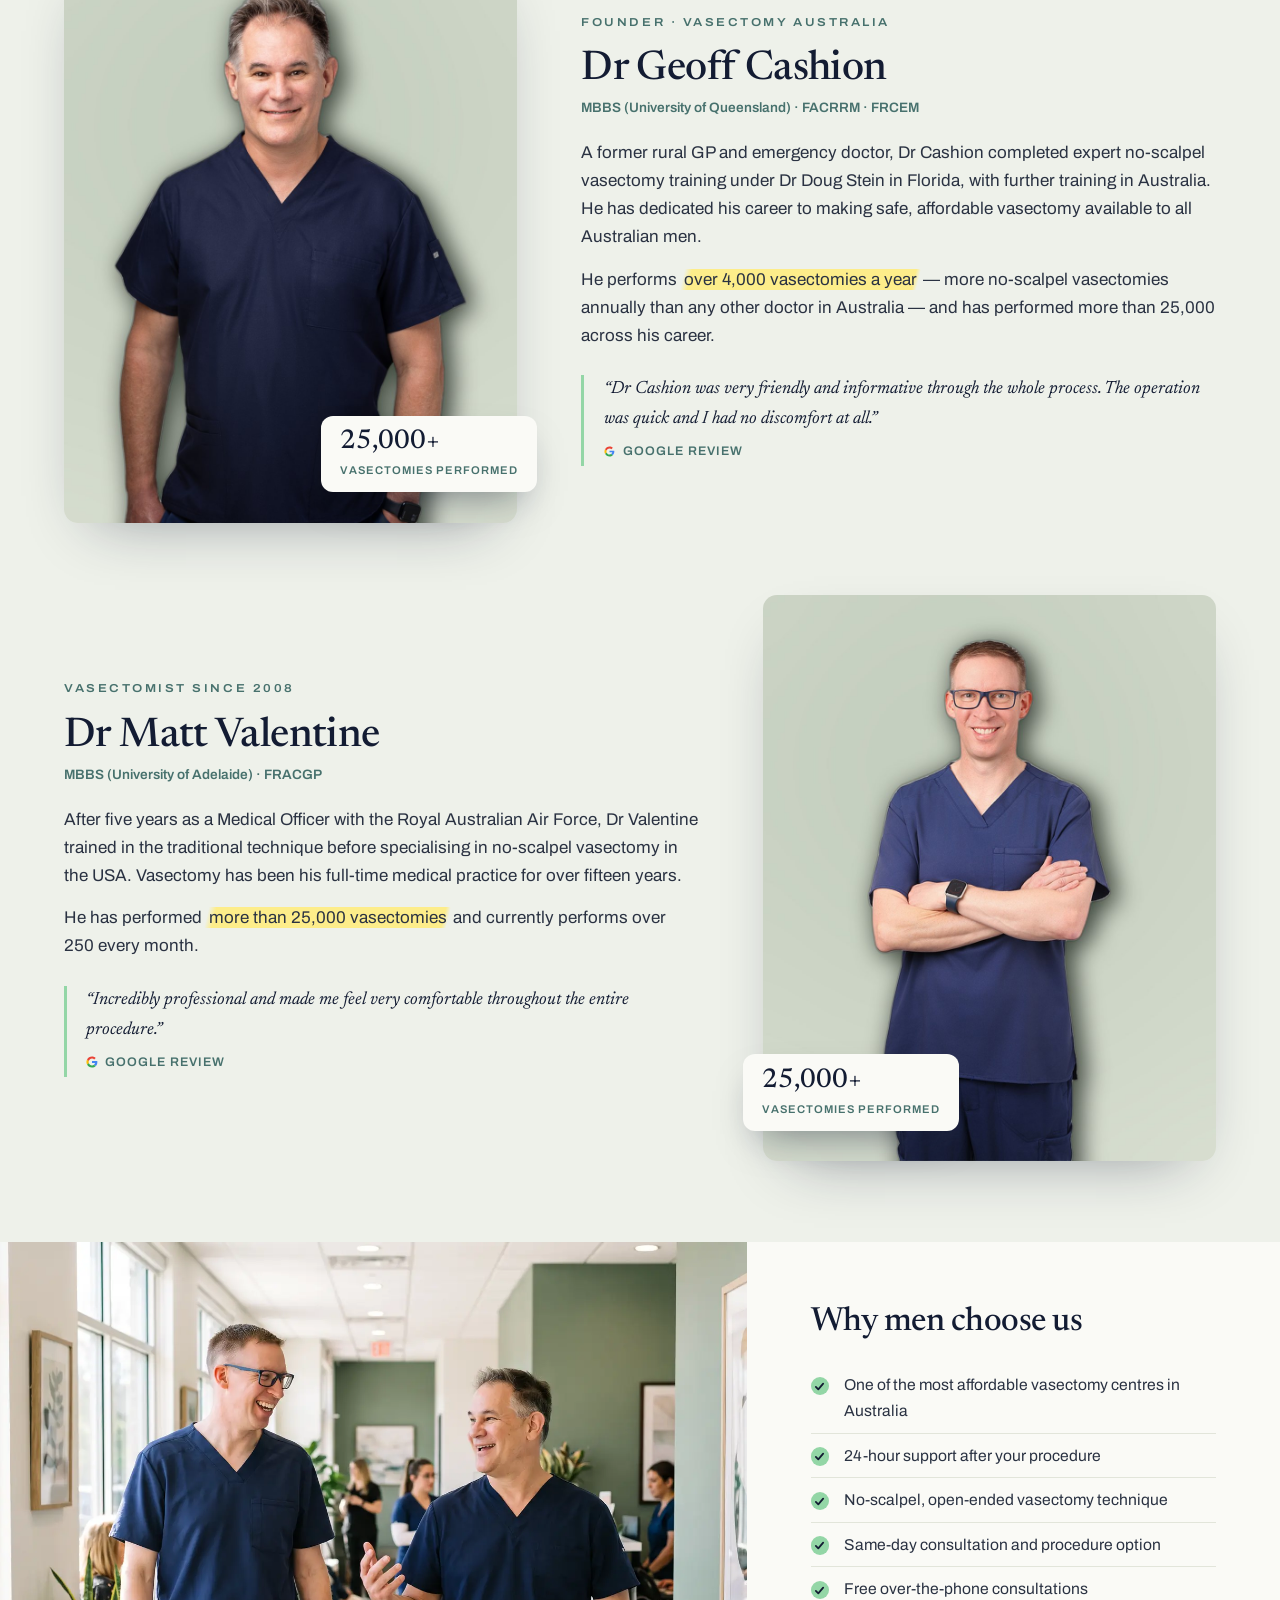
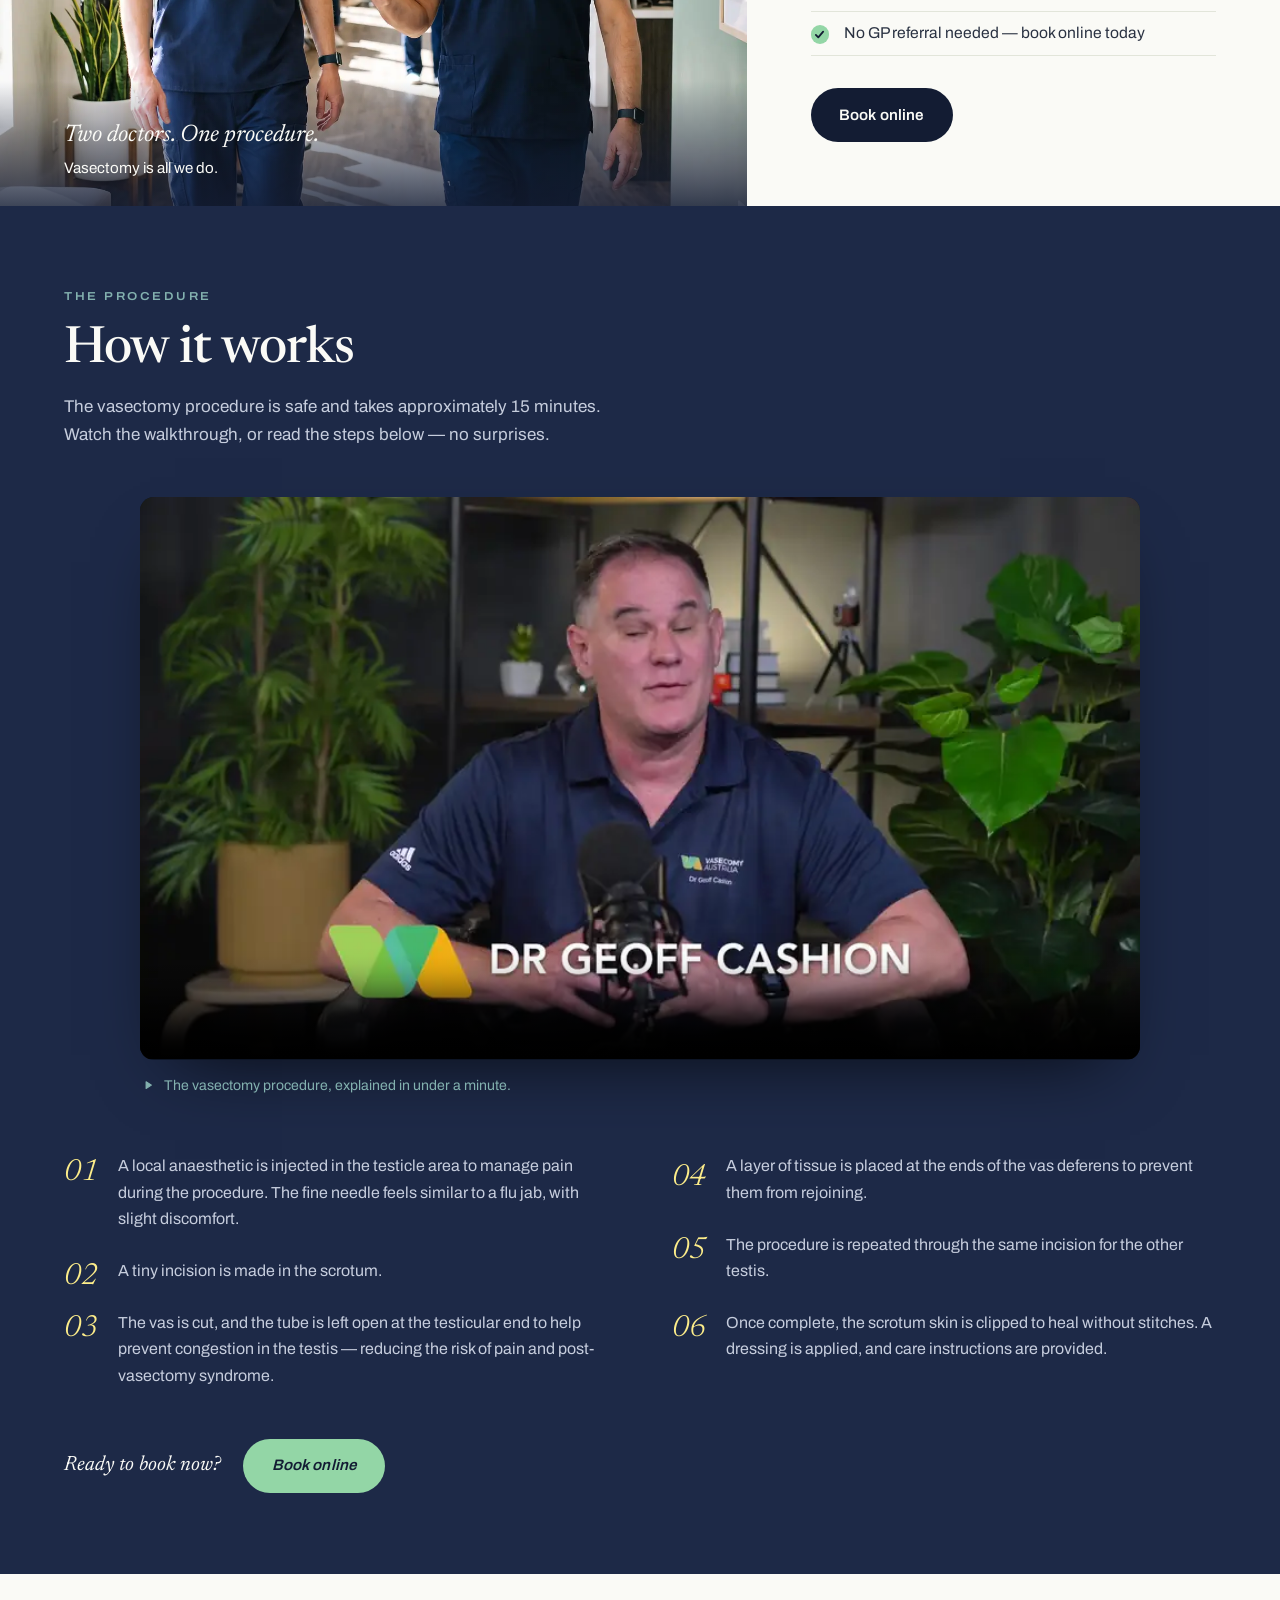
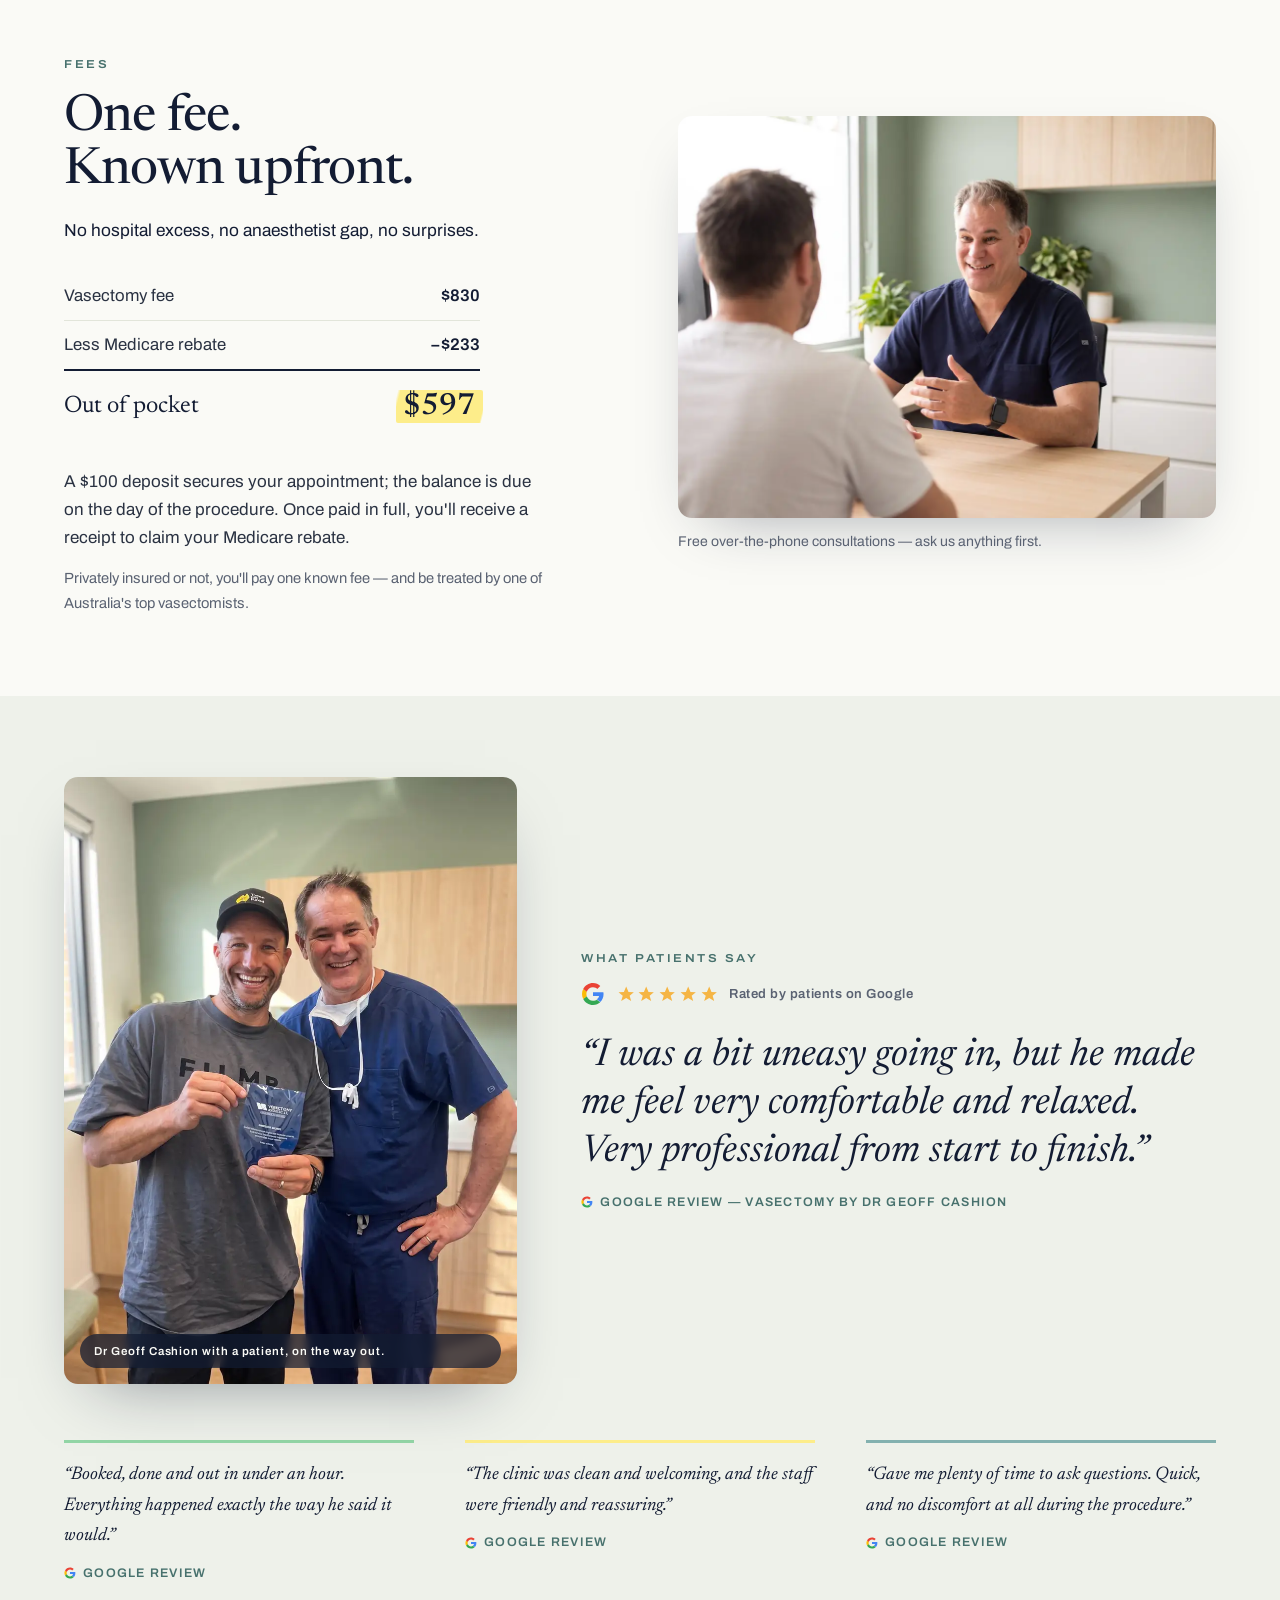
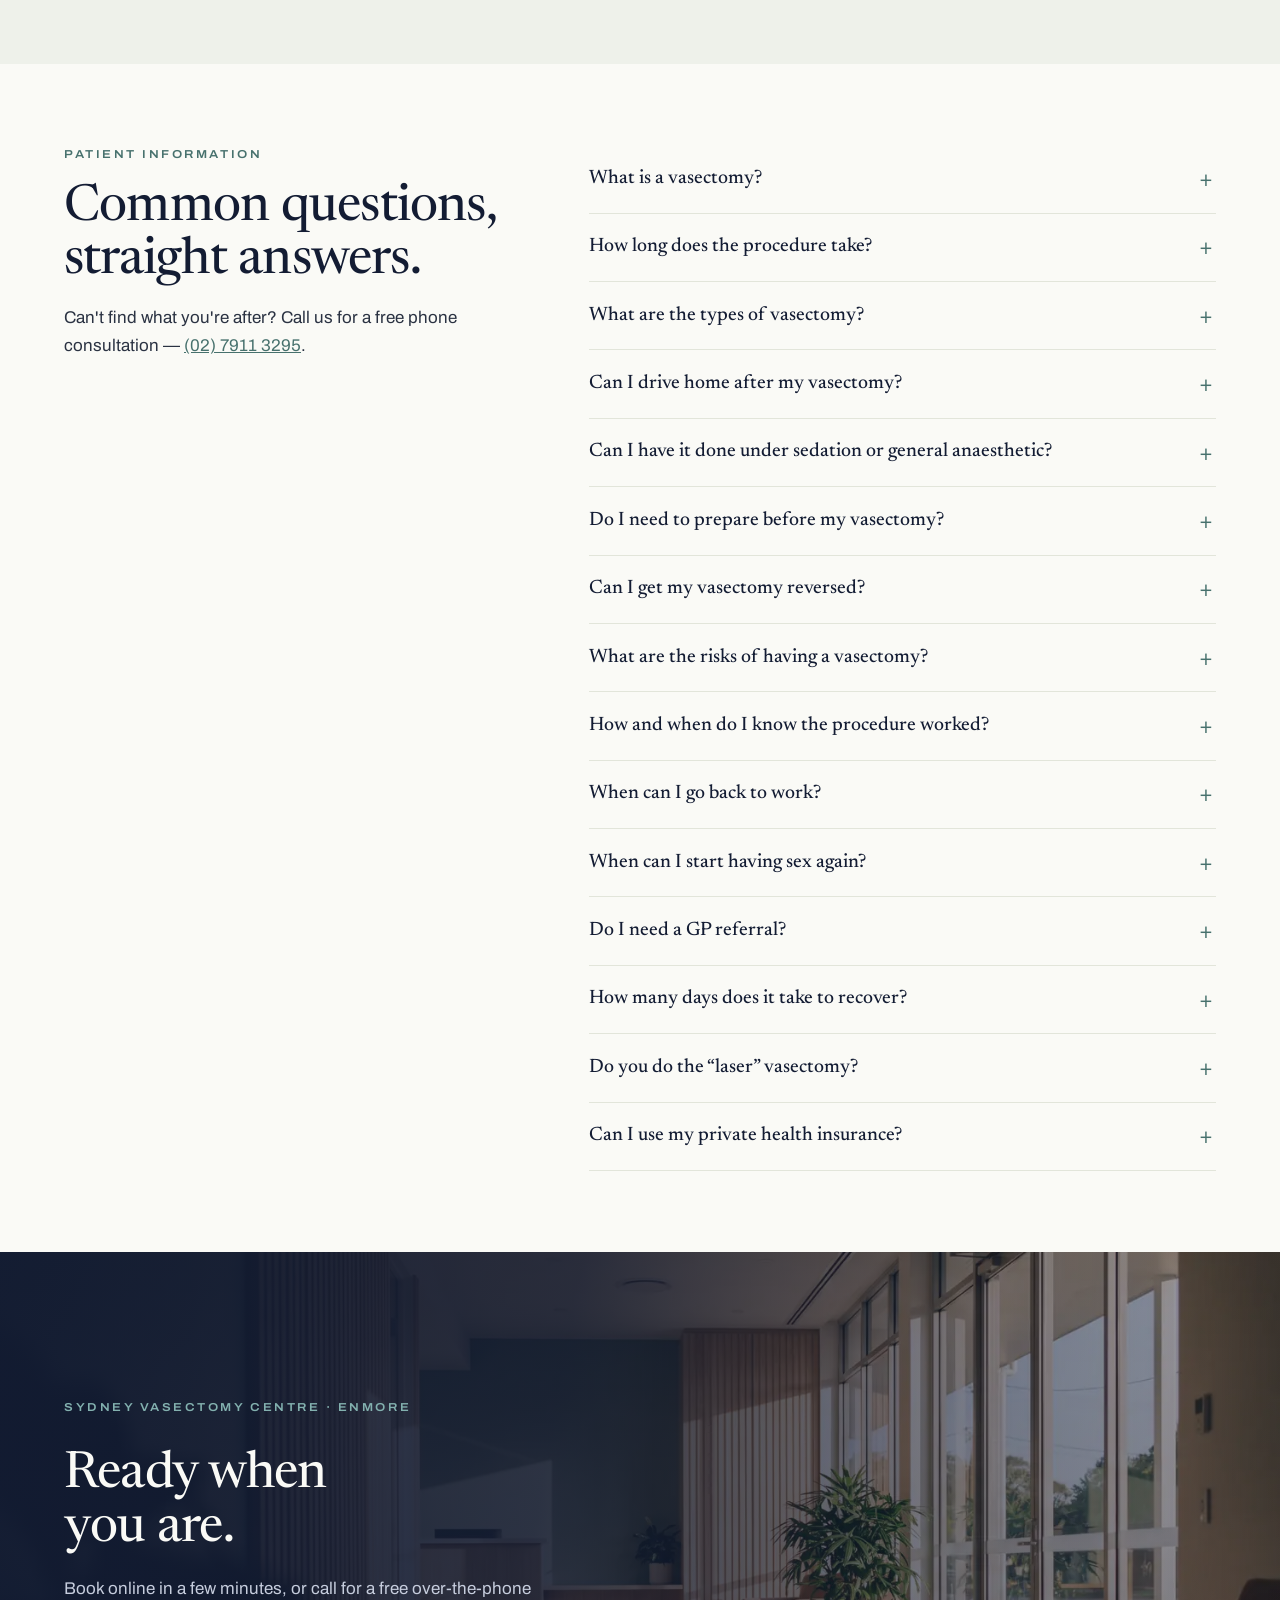
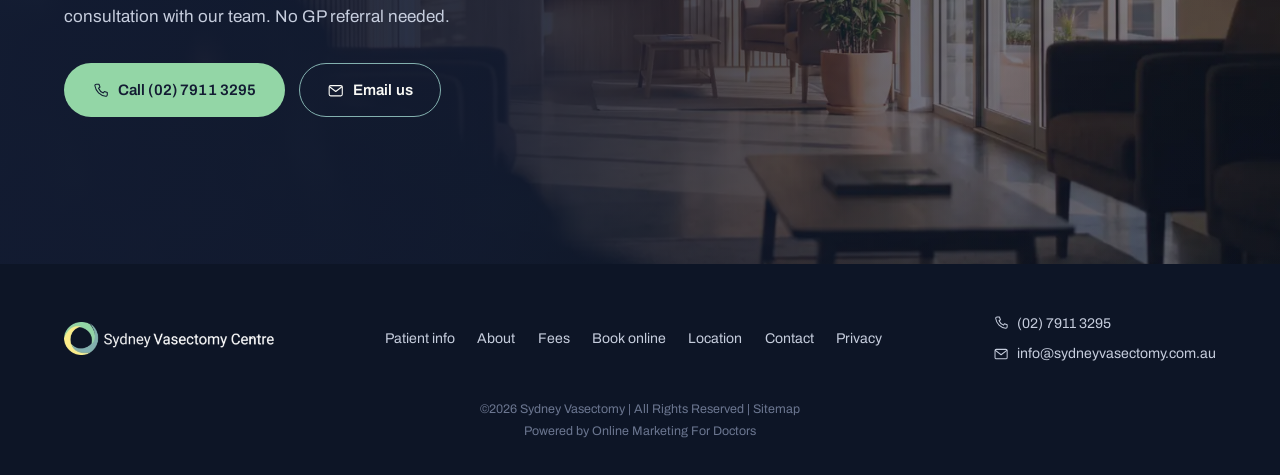
==== commit 851aa70c: "Correct the vasectomy counts: 25,000+ each, 50,000 between them Updates every stated figure — homepa" ====
--- a/index.html
+++ b/index.html
@@ -36,7 +36,7 @@
     <div class="hero-inner">
       <div class="hero-copy">
         <p class="eyebrow eyebrow-light">The Sydney Vasectomy Centre · Enmore</p>
-        <h1>Between them,<br><span class="tally">32,000</span><br>vasectomies.</h1>
+        <h1>Between them,<br><span class="tally">50,000</span><br>vasectomies.</h1>
         <p class="hero-sub">Dr&nbsp;Geoff Cashion and Dr&nbsp;Matt Valentine are two of Australia's
         busiest vasectomists. Safe, effective and affordable no-scalpel vasectomy —
         <strong>$597 out of pocket</strong>.</p>
@@ -103,7 +103,7 @@
     <article class="profile">
       <figure class="profile-photo">
         <img src="assets/img/dr-geoff-studio.jpg" alt="Dr Geoff Cashion in navy scrubs" width="1000" height="1250" loading="lazy">
-        <p class="photo-stat"><strong>15,000+</strong><span>vasectomies performed</span></p>
+        <p class="photo-stat"><strong>25,000+</strong><span>vasectomies performed</span></p>
       </figure>
       <div class="profile-body">
         <p class="eyebrow">Founder · Vasectomy Australia</p>
@@ -115,7 +115,7 @@
         vasectomy available to all Australian men.</p>
         <p>He performs <mark>over 4,000 vasectomies a year</mark> — more no-scalpel
         vasectomies annually than any other doctor in Australia — and has performed
-        more than 15,000 across his career.</p>
+        more than 25,000 across his career.</p>
         <blockquote class="margin-quote">
           <p>“Dr Cashion was very friendly and informative through the whole process.
           The operation was quick and I had no discomfort at all.”</p>
@@ -127,7 +127,7 @@
     <article class="profile profile-flip">
       <figure class="profile-photo">
         <img src="assets/img/dr-matt-studio.jpg" alt="Dr Matt Valentine in navy scrubs" width="1000" height="1250" loading="lazy">
-        <p class="photo-stat"><strong>17,000+</strong><span>vasectomies performed</span></p>
+        <p class="photo-stat"><strong>25,000+</strong><span>vasectomies performed</span></p>
       </figure>
       <div class="profile-body">
         <p class="eyebrow">Vasectomist since 2008</p>
@@ -137,7 +137,7 @@
         Dr&nbsp;Valentine trained in the traditional technique before specialising in
         no-scalpel vasectomy in the USA. Vasectomy has been his full-time medical
         practice for over fifteen years.</p>
-        <p>He has performed <mark>more than 17,000 vasectomies</mark> and currently
+        <p>He has performed <mark>more than 25,000 vasectomies</mark> and currently
         performs over 250 every month.</p>
         <blockquote class="margin-quote">
           <p>“Incredibly professional and made me feel very comfortable throughout the
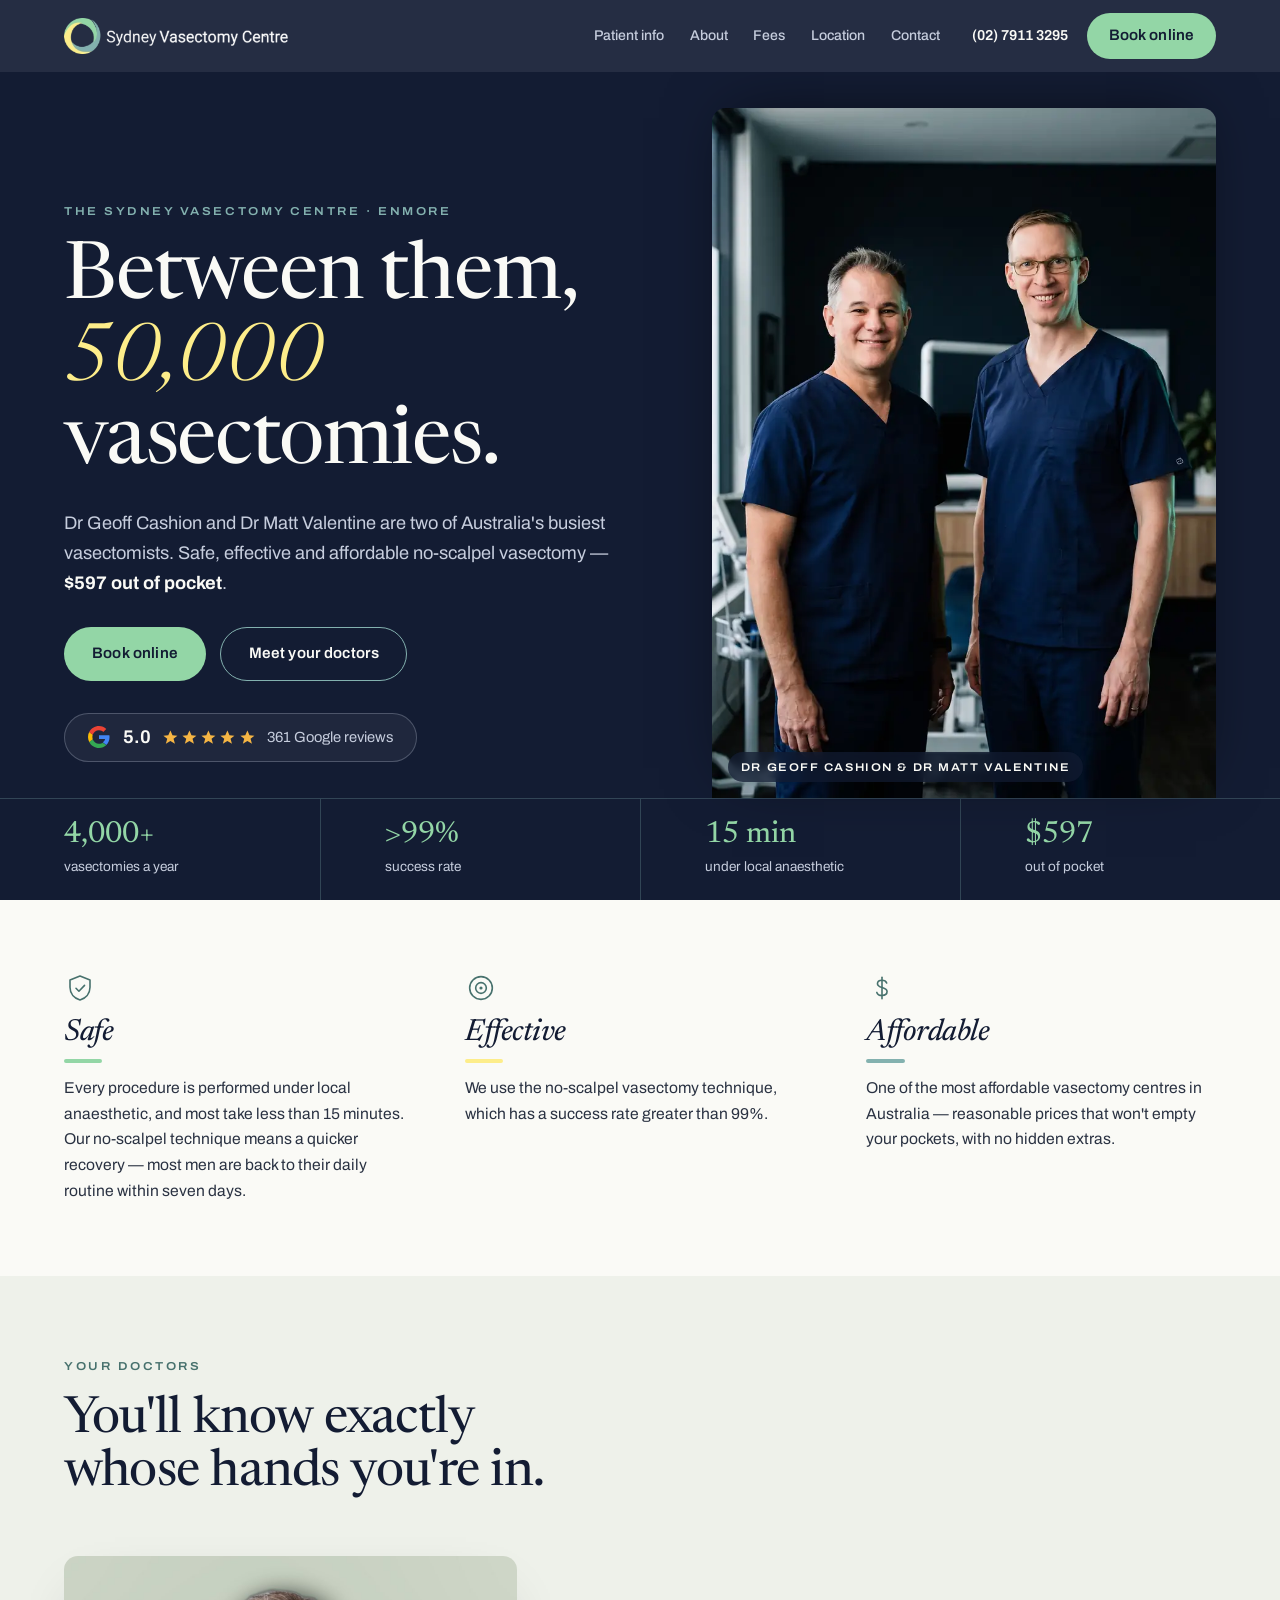
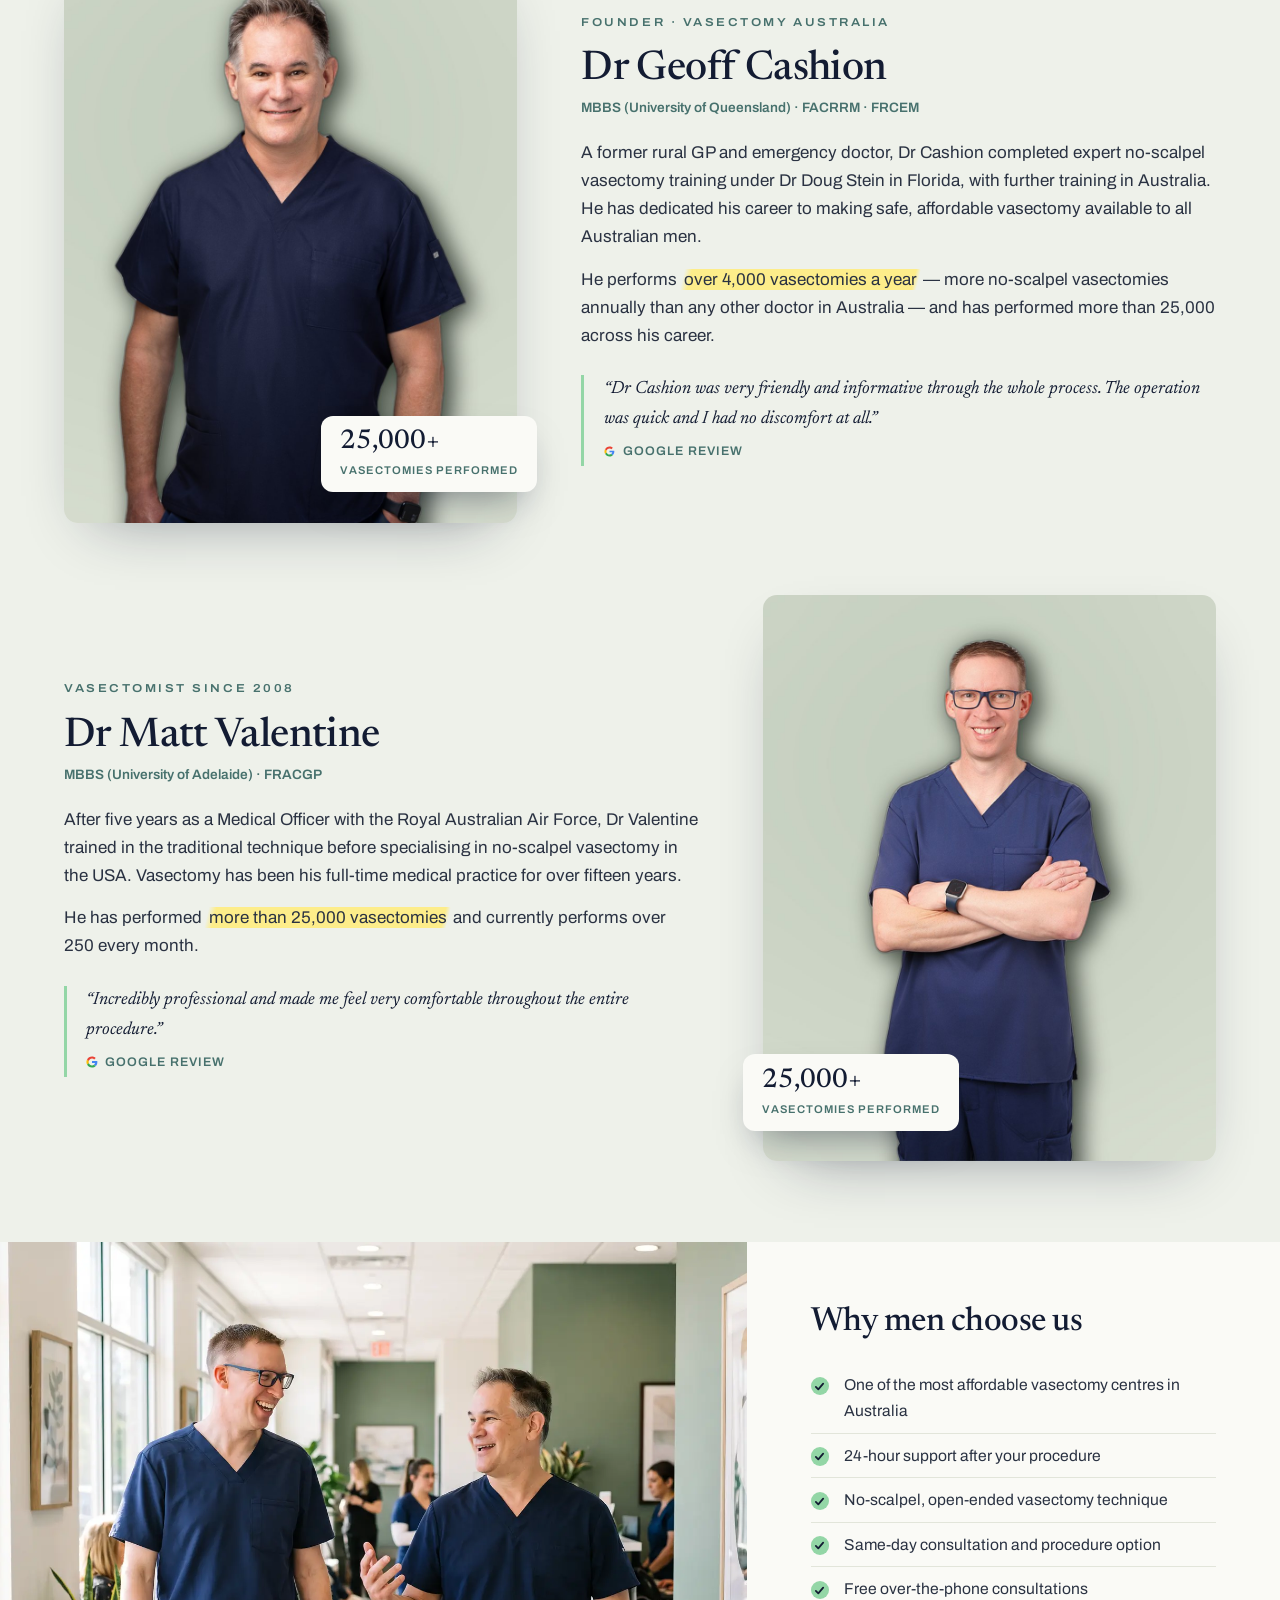
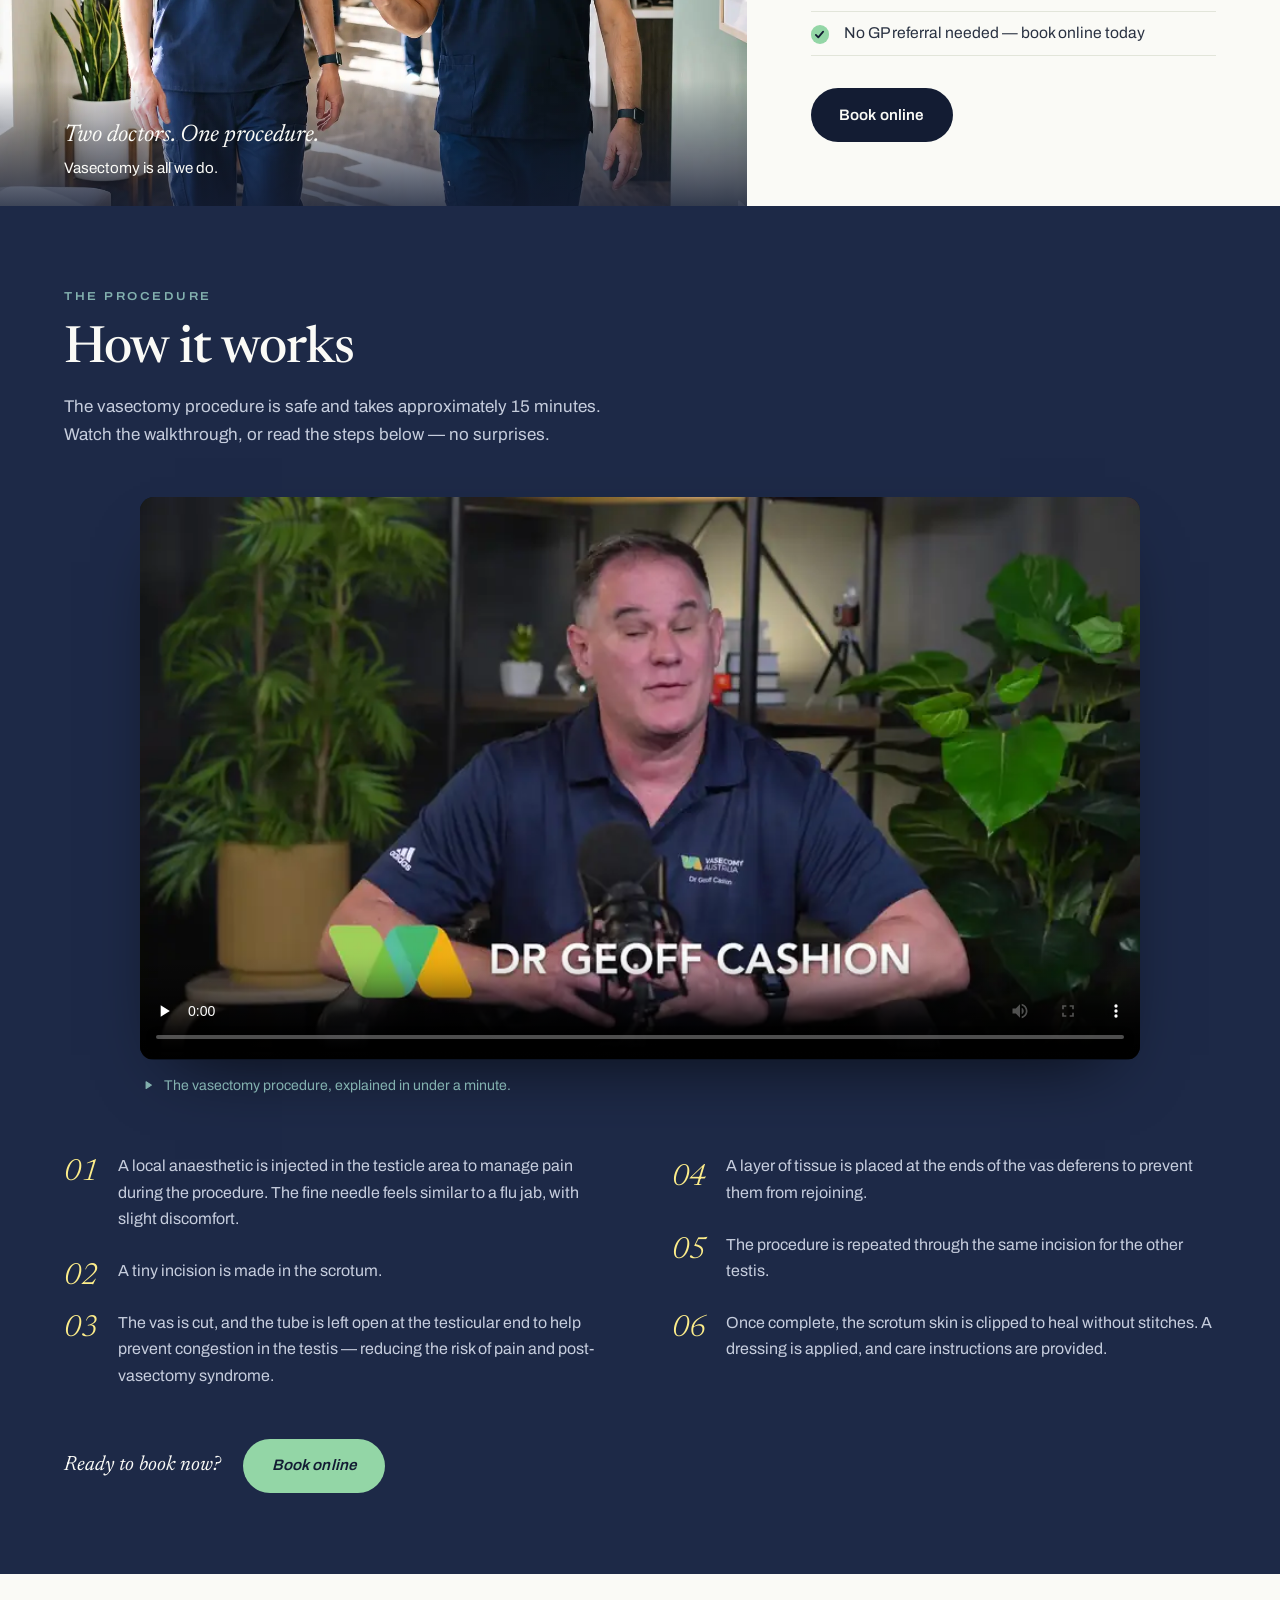
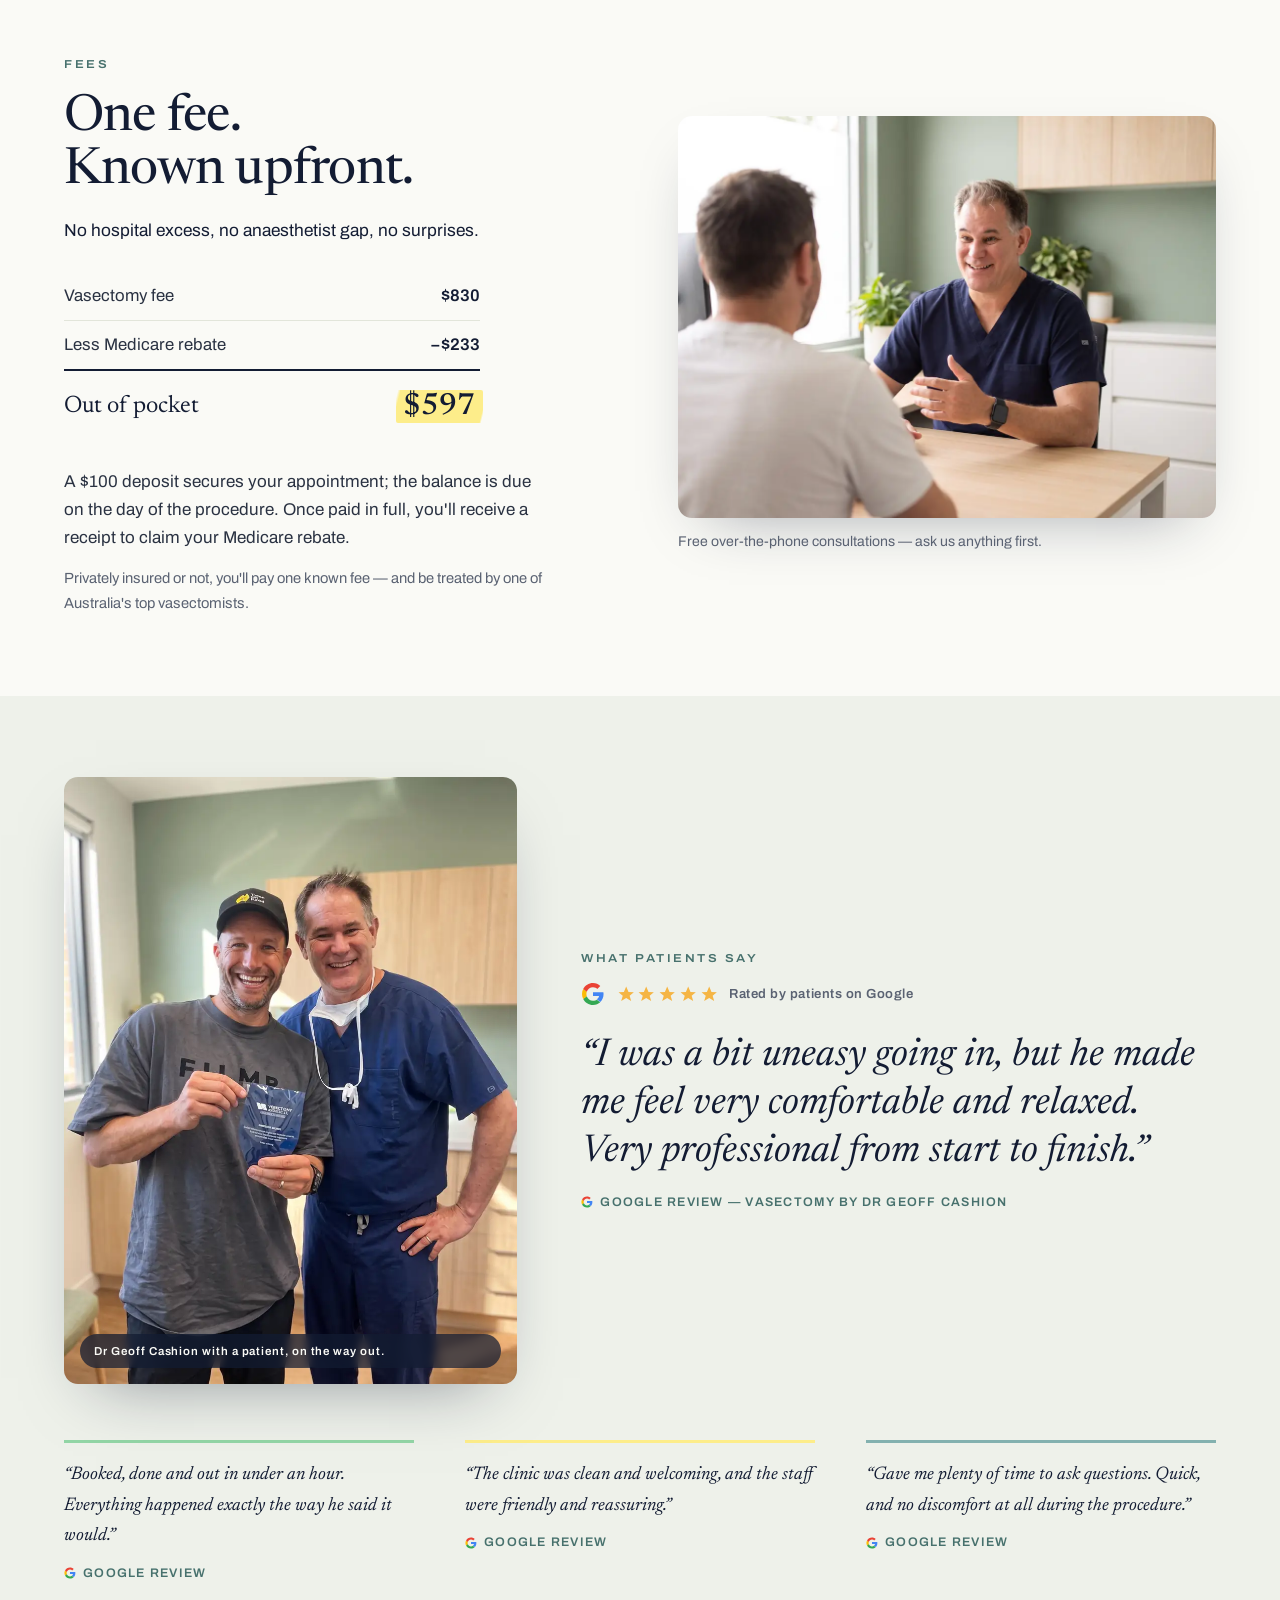
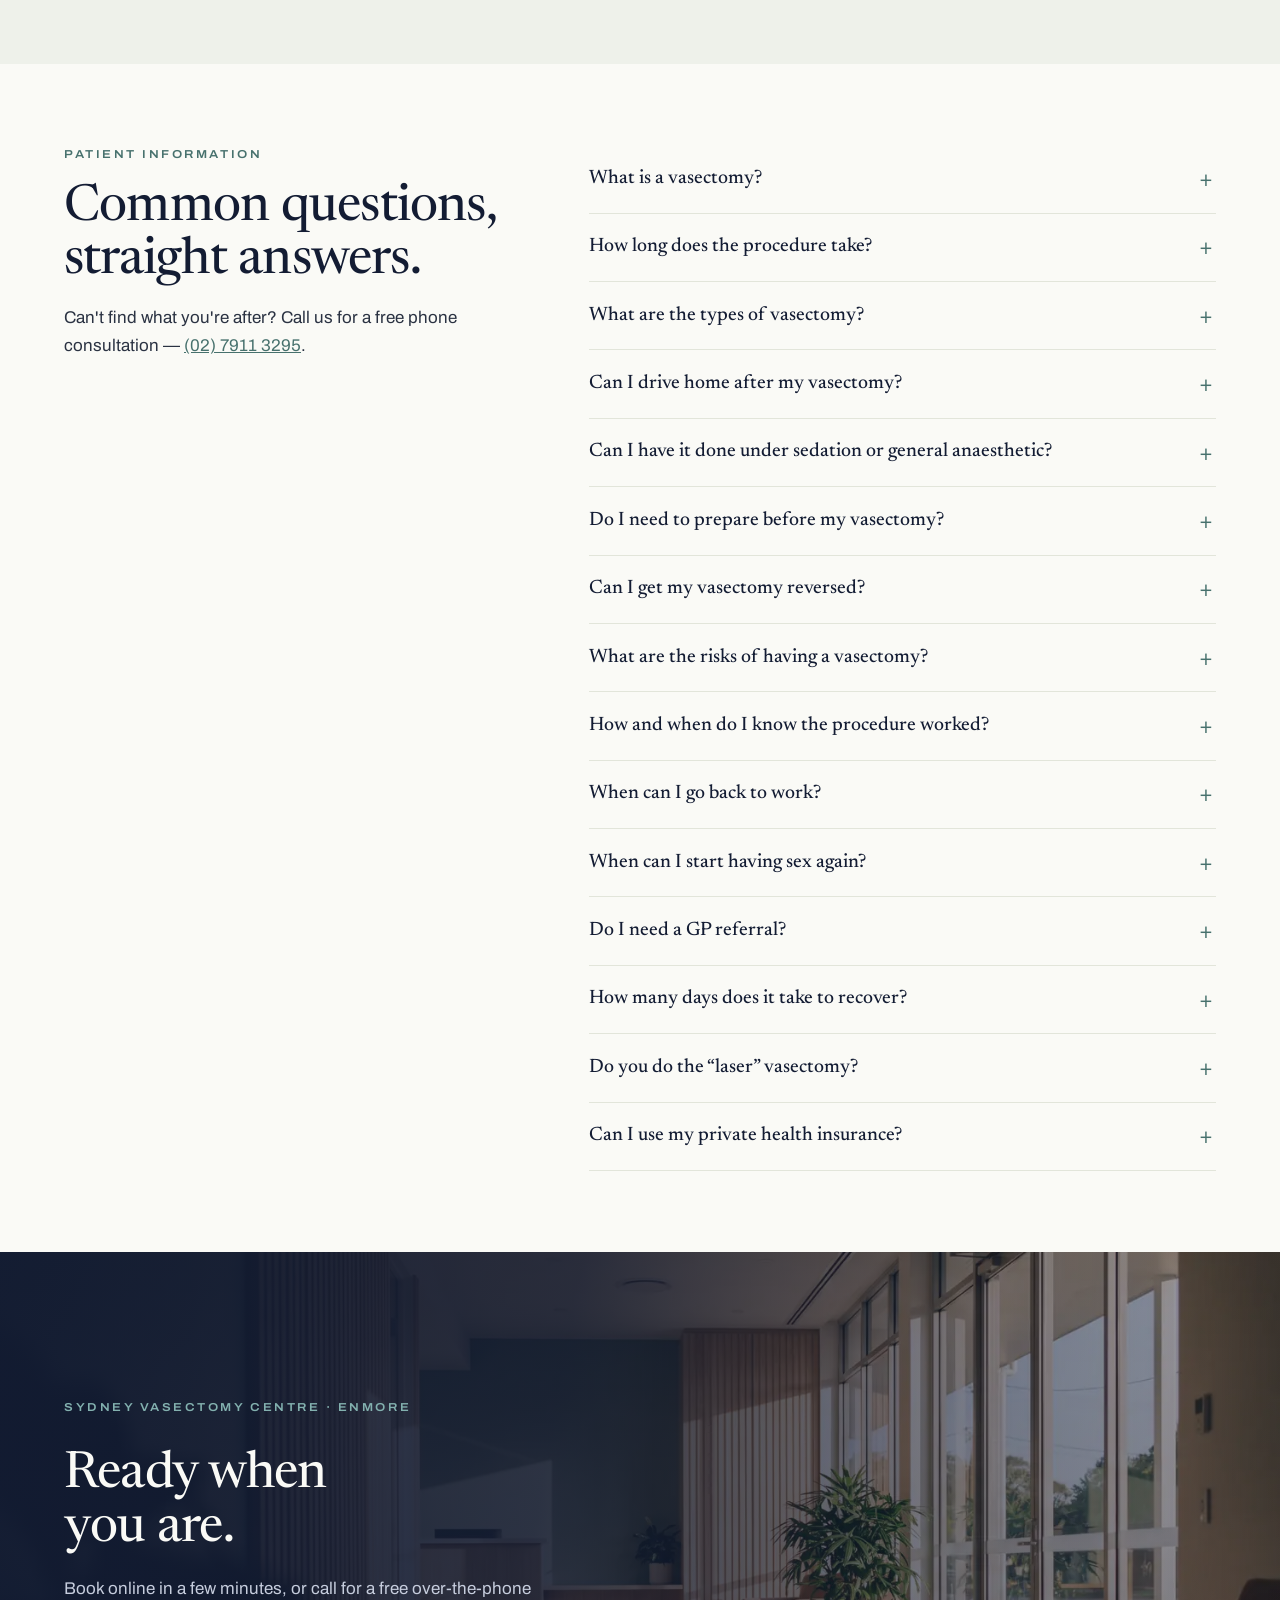
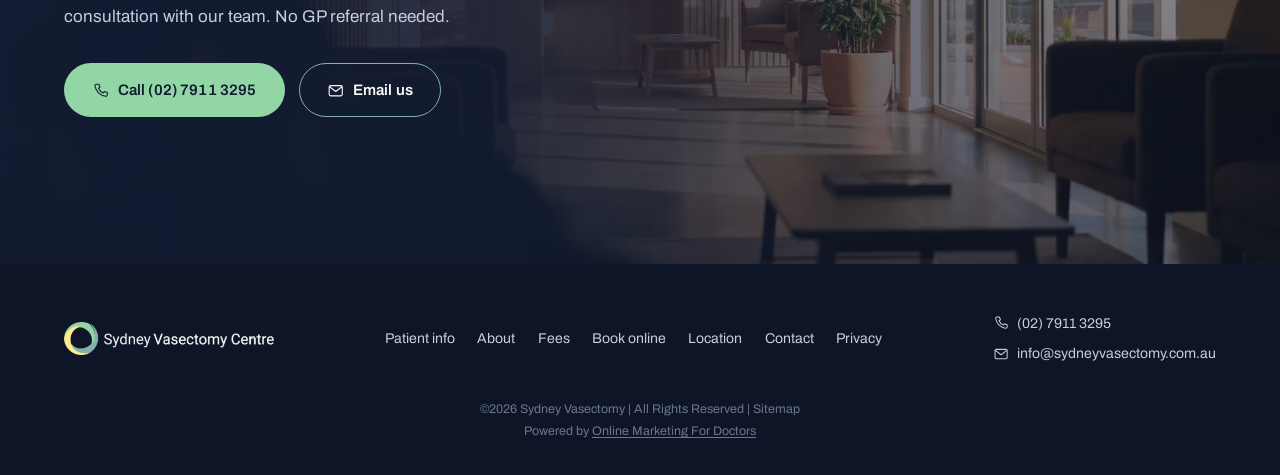
==== commit 51c093c7: "Add a back-to-top button and link the footer agency credit Back-to-top sits fixed in the bottom righ" ====
--- a/index.html
+++ b/index.html
@@ -9,9 +9,9 @@
 <link rel="stylesheet" href="assets/css/style.css">
 <link rel="stylesheet" href="assets/css/pages.css">
 </head>
-<body>
-
-<header class="topbar" id="top">
+<body id="top">
+
+<header class="topbar">
   <a class="brand" href="index.html">
     <img src="assets/img/logo.png" alt="Sydney Vasectomy Centre" width="380" height="60">
   </a>
@@ -437,8 +437,12 @@
     </div>
   </div>
   <p class="footer-legal">©2026 Sydney Vasectomy | All Rights Reserved | Sitemap<br>
-  Powered by Online Marketing For Doctors</p>
+  Powered by <a href="https://onlinemarketingfordoctors.com/" rel="noopener">Online Marketing For Doctors</a></p>
 </footer>
+
+<a class="to-top" href="#top" aria-label="Back to top">
+  <svg class="icon" viewBox="0 0 24 24" aria-hidden="true"><path d="M12 19V6"/><path d="m6 11.5 6-6 6 6"/></svg>
+</a>
 
 <script src="assets/js/main.js"></script>
 </body>
--- a/assets/css/style.css
+++ b/assets/css/style.css
@@ -898,3 +898,38 @@
   .reviews-lead { grid-template-columns: 1fr; }
   .reviews-photo { max-width: 420px; margin: 0 auto; }
 }
+
+/* ---------------- back to top ---------------- */
+.footer-legal a {
+  color: inherit;
+  text-decoration: underline;
+  text-underline-offset: 2px;
+}
+.footer-legal a:hover { color: var(--mint); }
+
+.to-top {
+  position: fixed;
+  right: clamp(1rem, 3vw, 2rem);
+  bottom: clamp(1rem, 3vw, 2rem);
+  z-index: 45;
+  display: grid;
+  place-items: center;
+  width: 3rem;
+  height: 3rem;
+  border-radius: 50%;
+  background: var(--ink);
+  color: var(--paper);
+  /* hairline keeps the ink circle legible against the dark footer too */
+  border: 1px solid rgba(131, 177, 175, 0.5);
+  box-shadow: 0 14px 32px -12px rgba(19, 28, 51, 0.6);
+  transition: opacity 0.25s ease, transform 0.25s ease, background 0.2s ease;
+}
+.to-top .icon { width: 1.25rem; height: 1.25rem; stroke-width: 1.8; }
+.to-top:hover { background: var(--navy); border-color: var(--mint); color: var(--mint); }
+.to-top:focus-visible { outline: 3px solid var(--mint); outline-offset: 3px; }
+/* JS adds is-hidden on load, so the button still works with scripting off */
+.to-top.is-hidden {
+  opacity: 0;
+  transform: translateY(0.75rem);
+  pointer-events: none;
+}
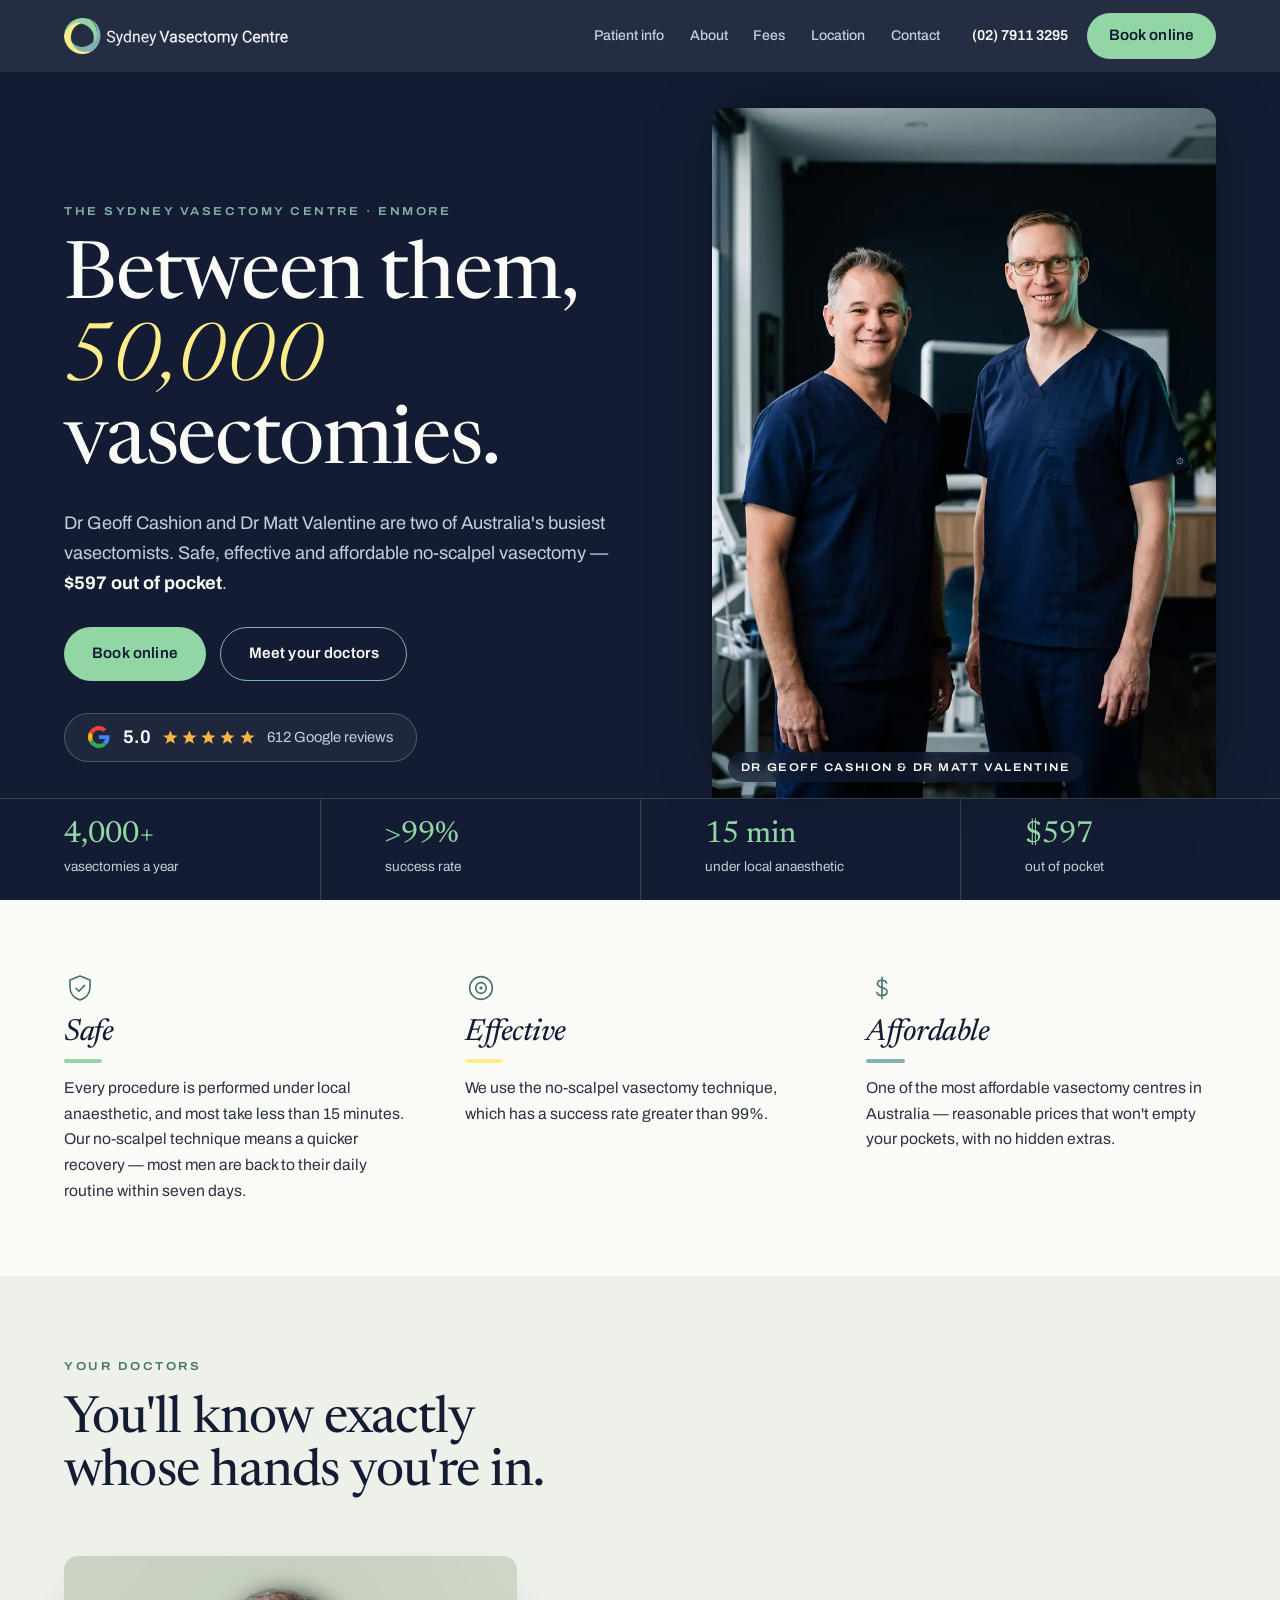
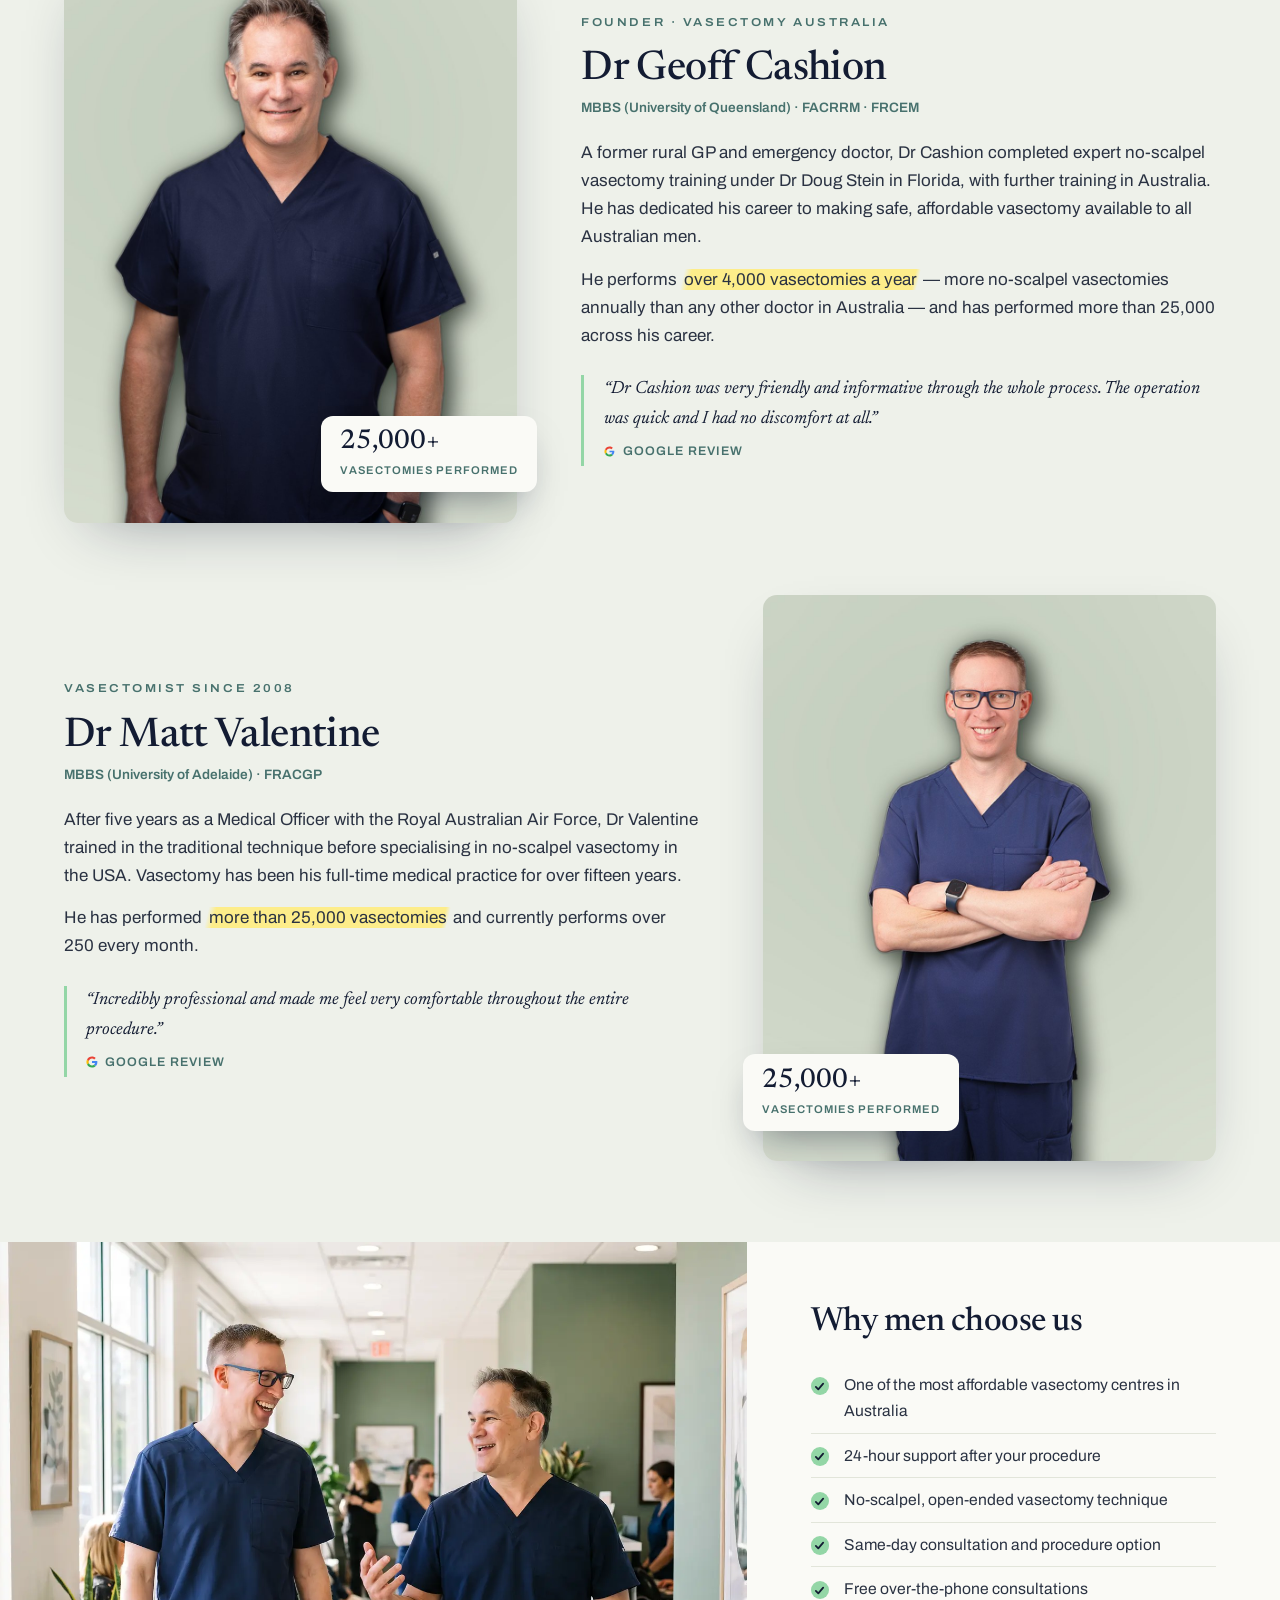
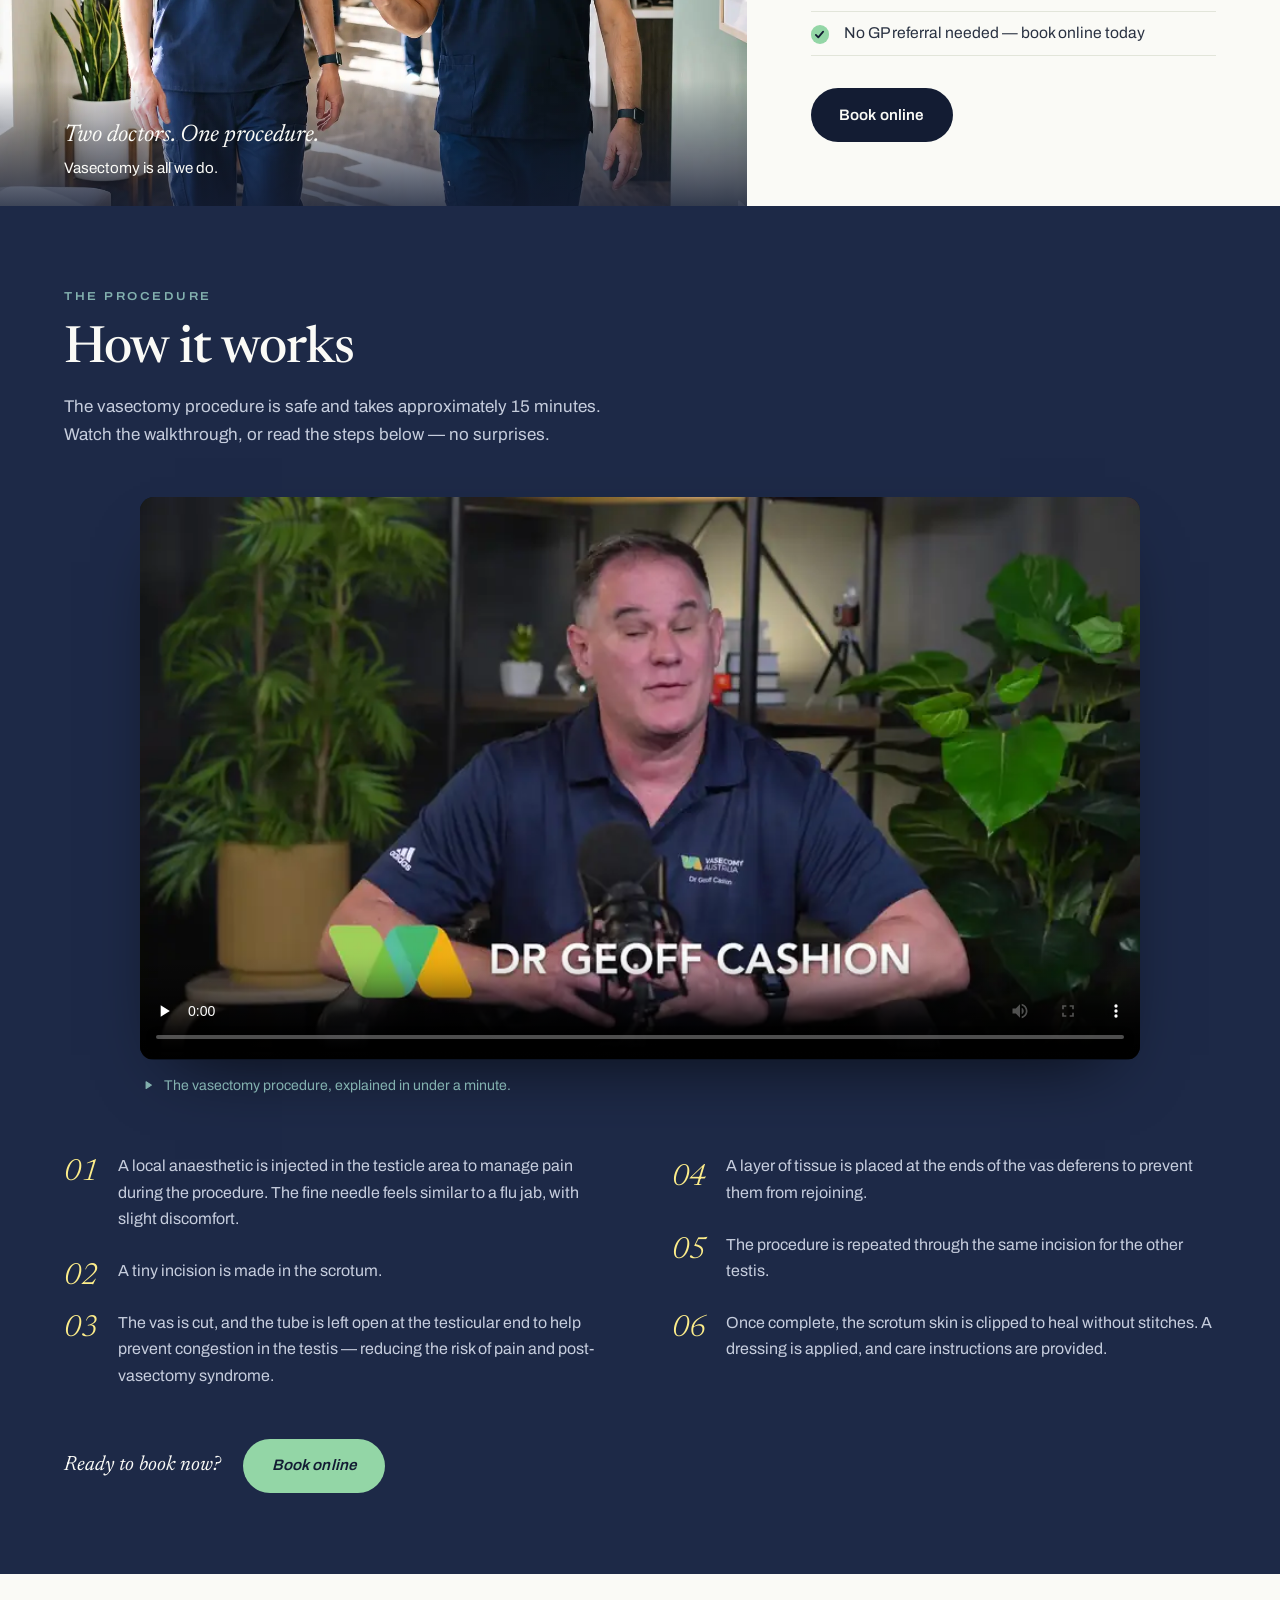
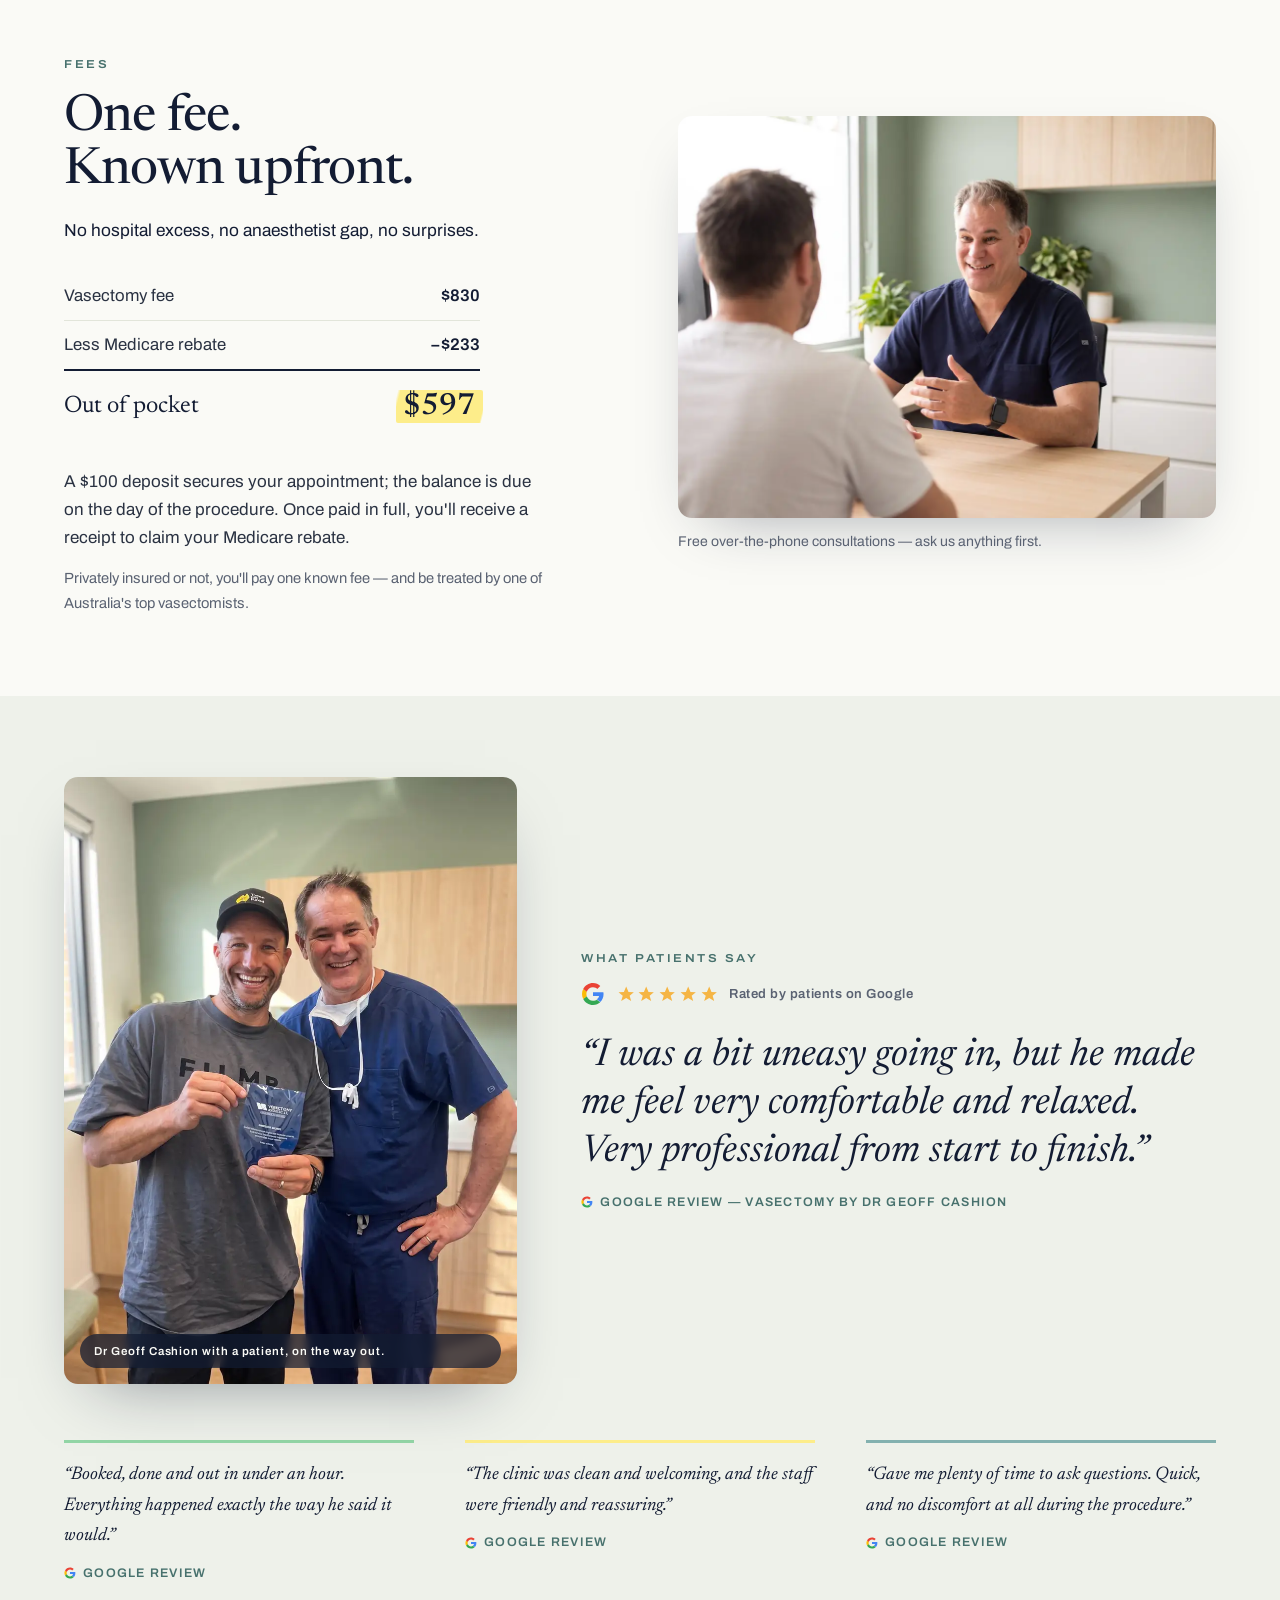
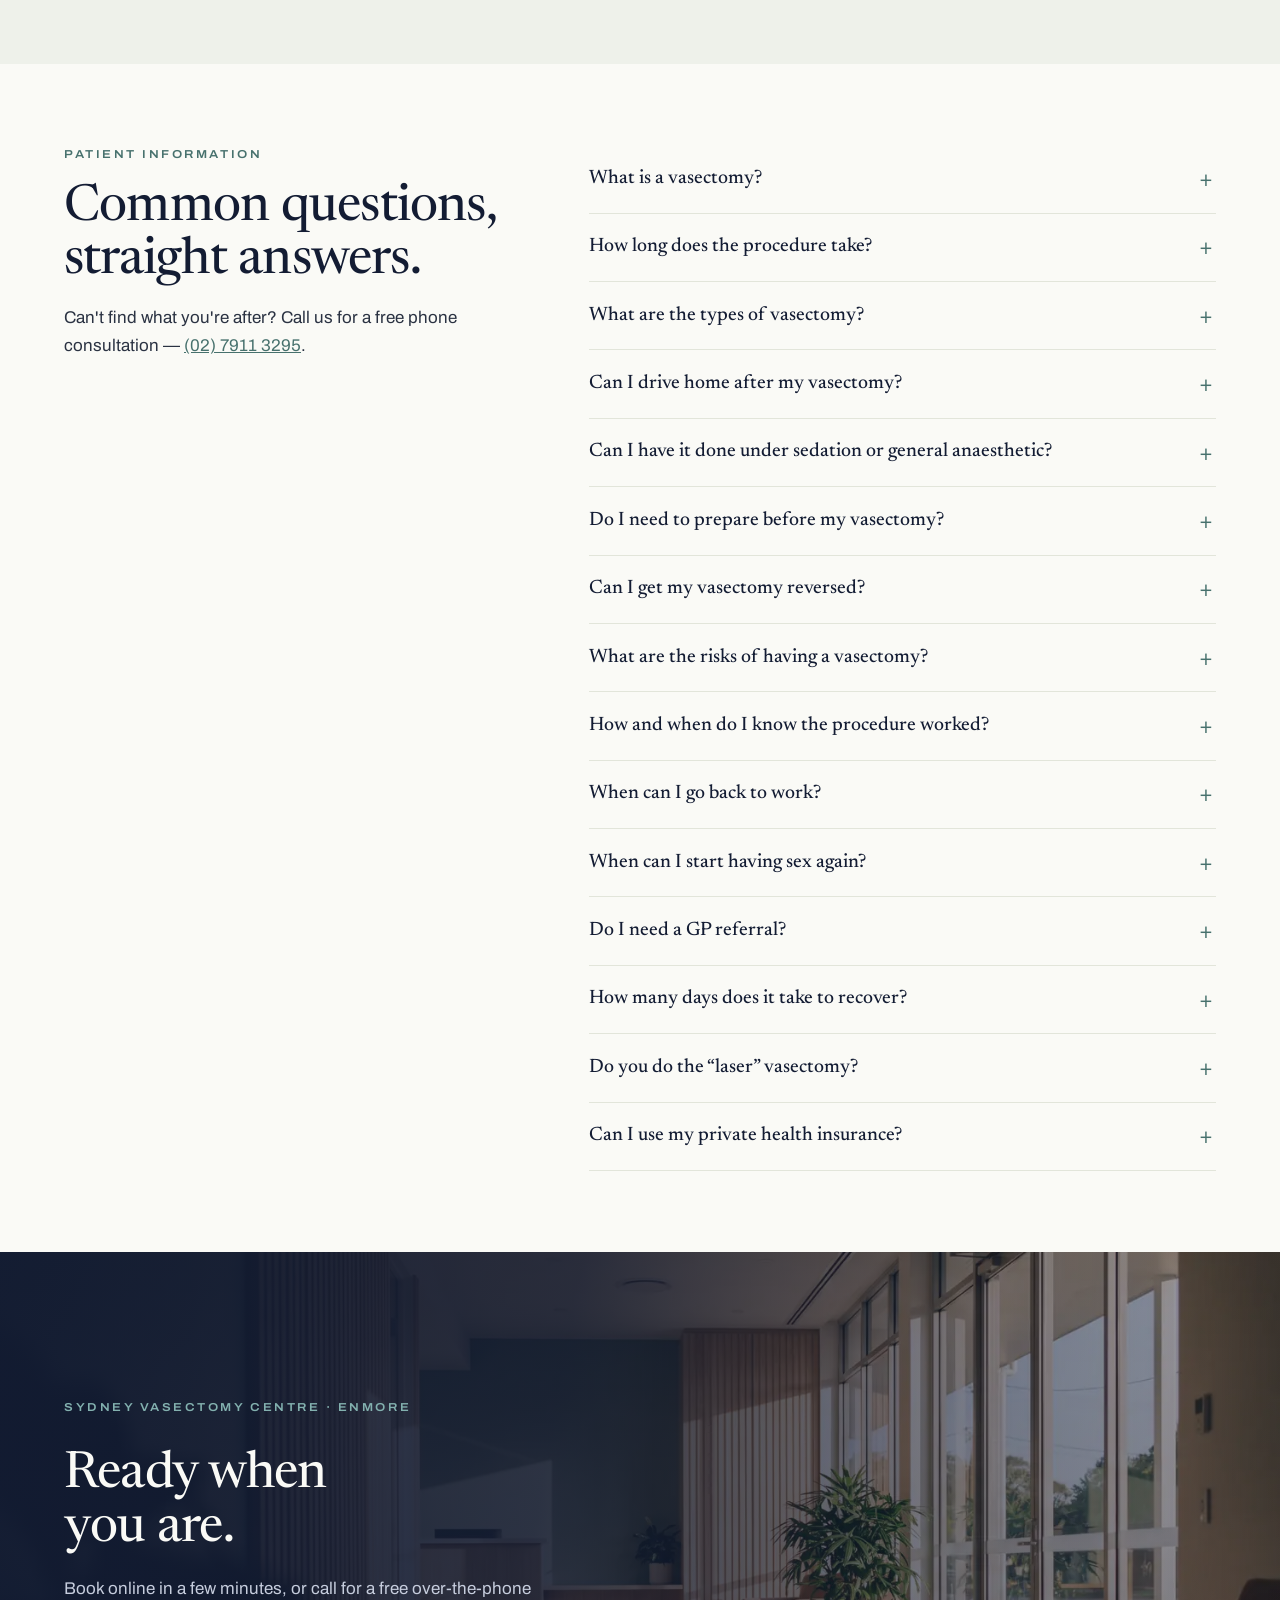
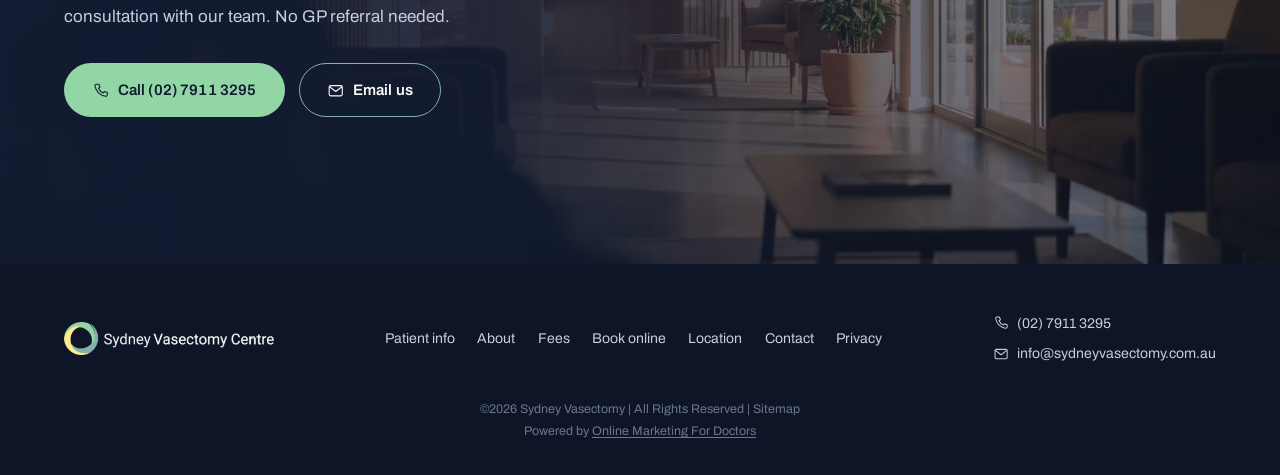
==== commit 94635476: "Update the Google reviews badge to 612 reviews Co-Authored-By: Claude Opus 5 <noreply@anthropic.com>" ====
--- a/index.html
+++ b/index.html
@@ -54,7 +54,7 @@
             <svg viewBox="0 0 24 24"><polygon points="12 2 15 9 22 9.5 16.5 14 18.5 21 12 17 5.5 21 7.5 14 2 9.5 9 9"/></svg>
             <svg viewBox="0 0 24 24"><polygon points="12 2 15 9 22 9.5 16.5 14 18.5 21 12 17 5.5 21 7.5 14 2 9.5 9 9"/></svg>
           </span>
-          <span class="g-badge-label">361 Google reviews</span>
+          <span class="g-badge-label">612 Google reviews</span>
         </a>
       </div>
       <figure class="hero-portrait">
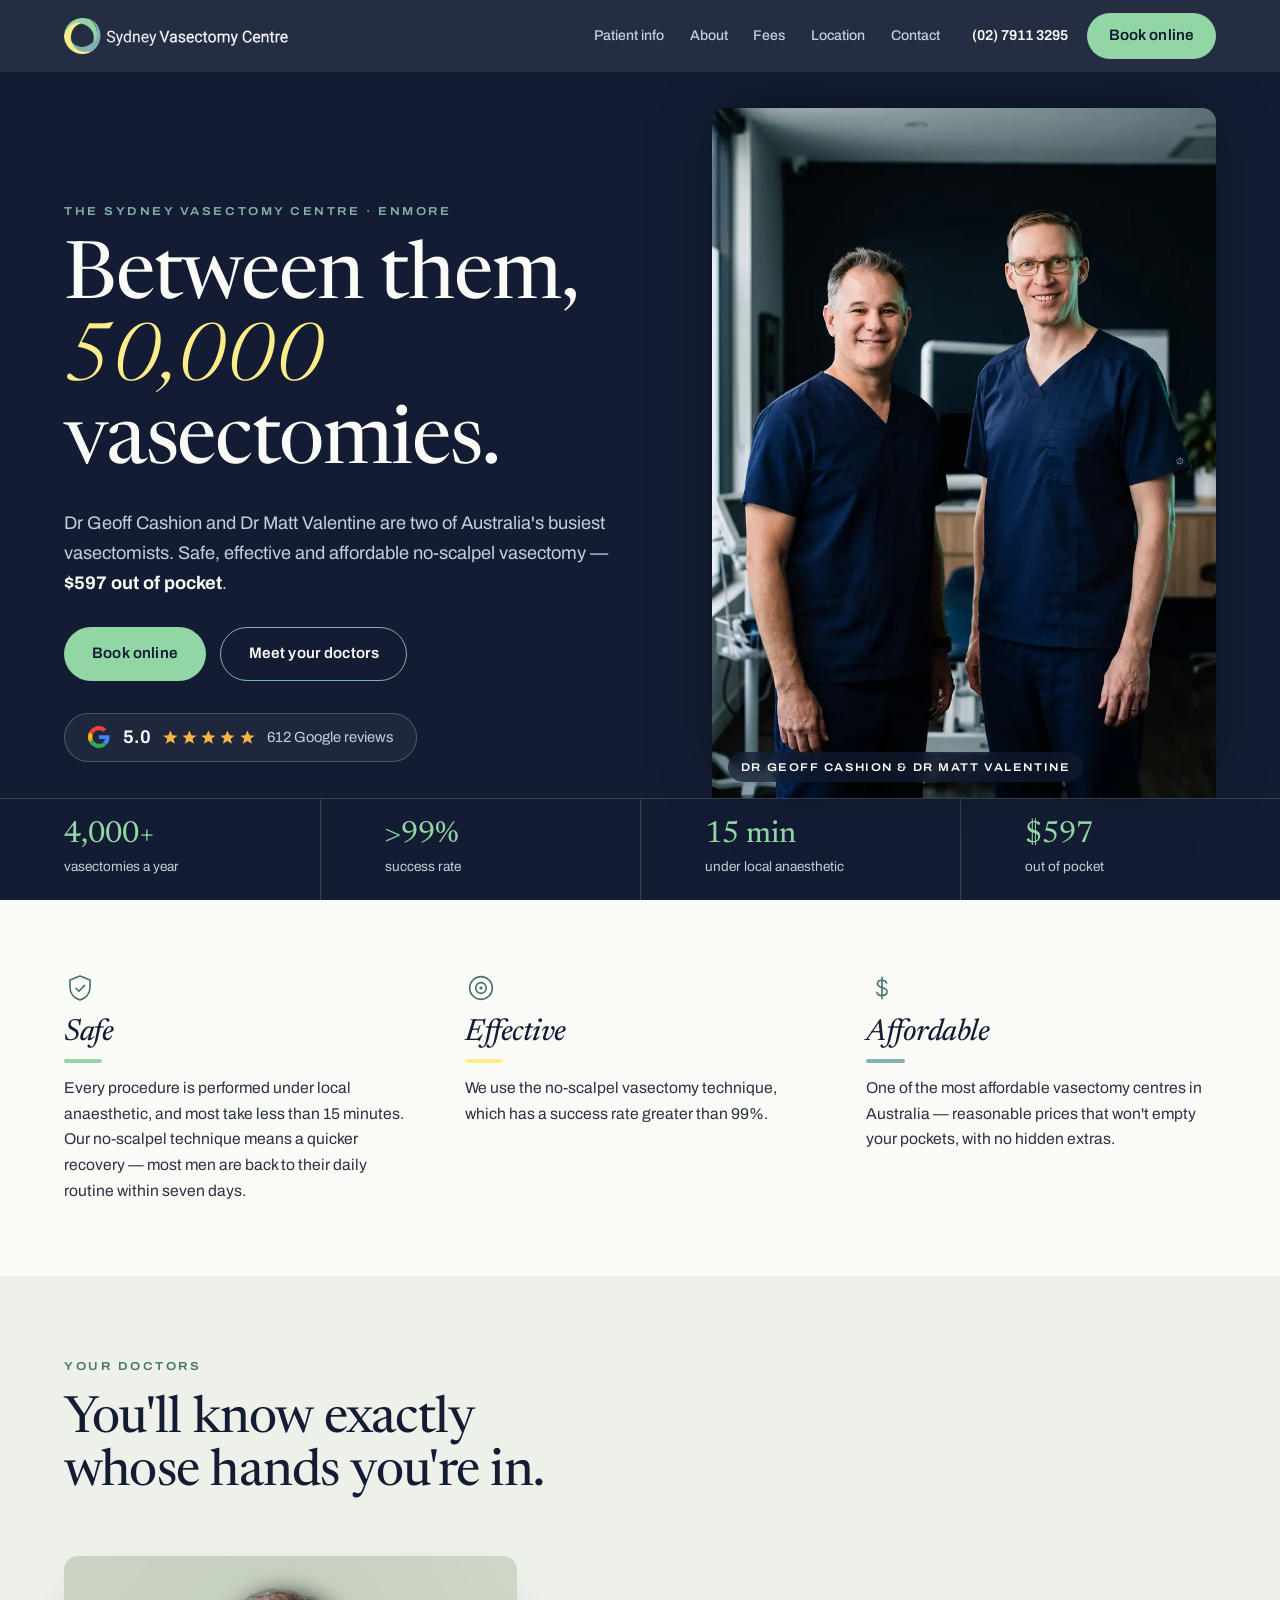
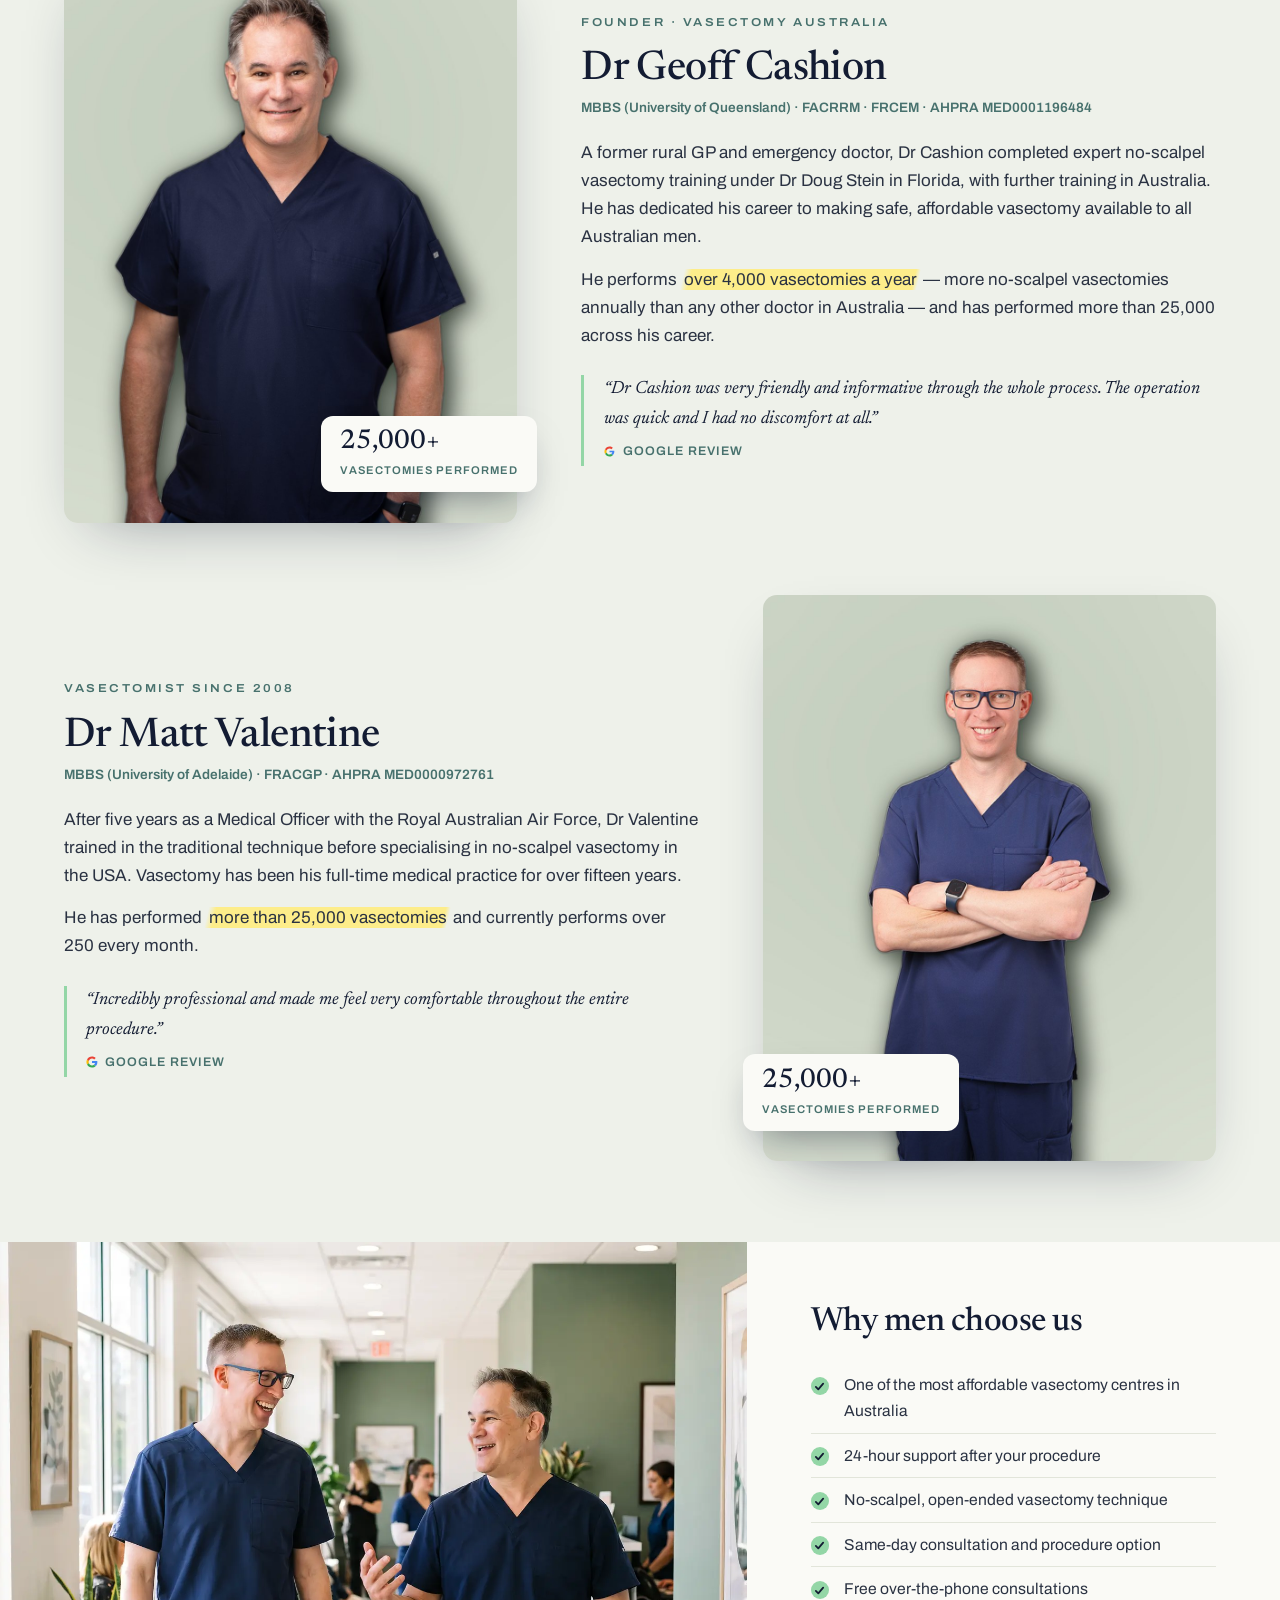
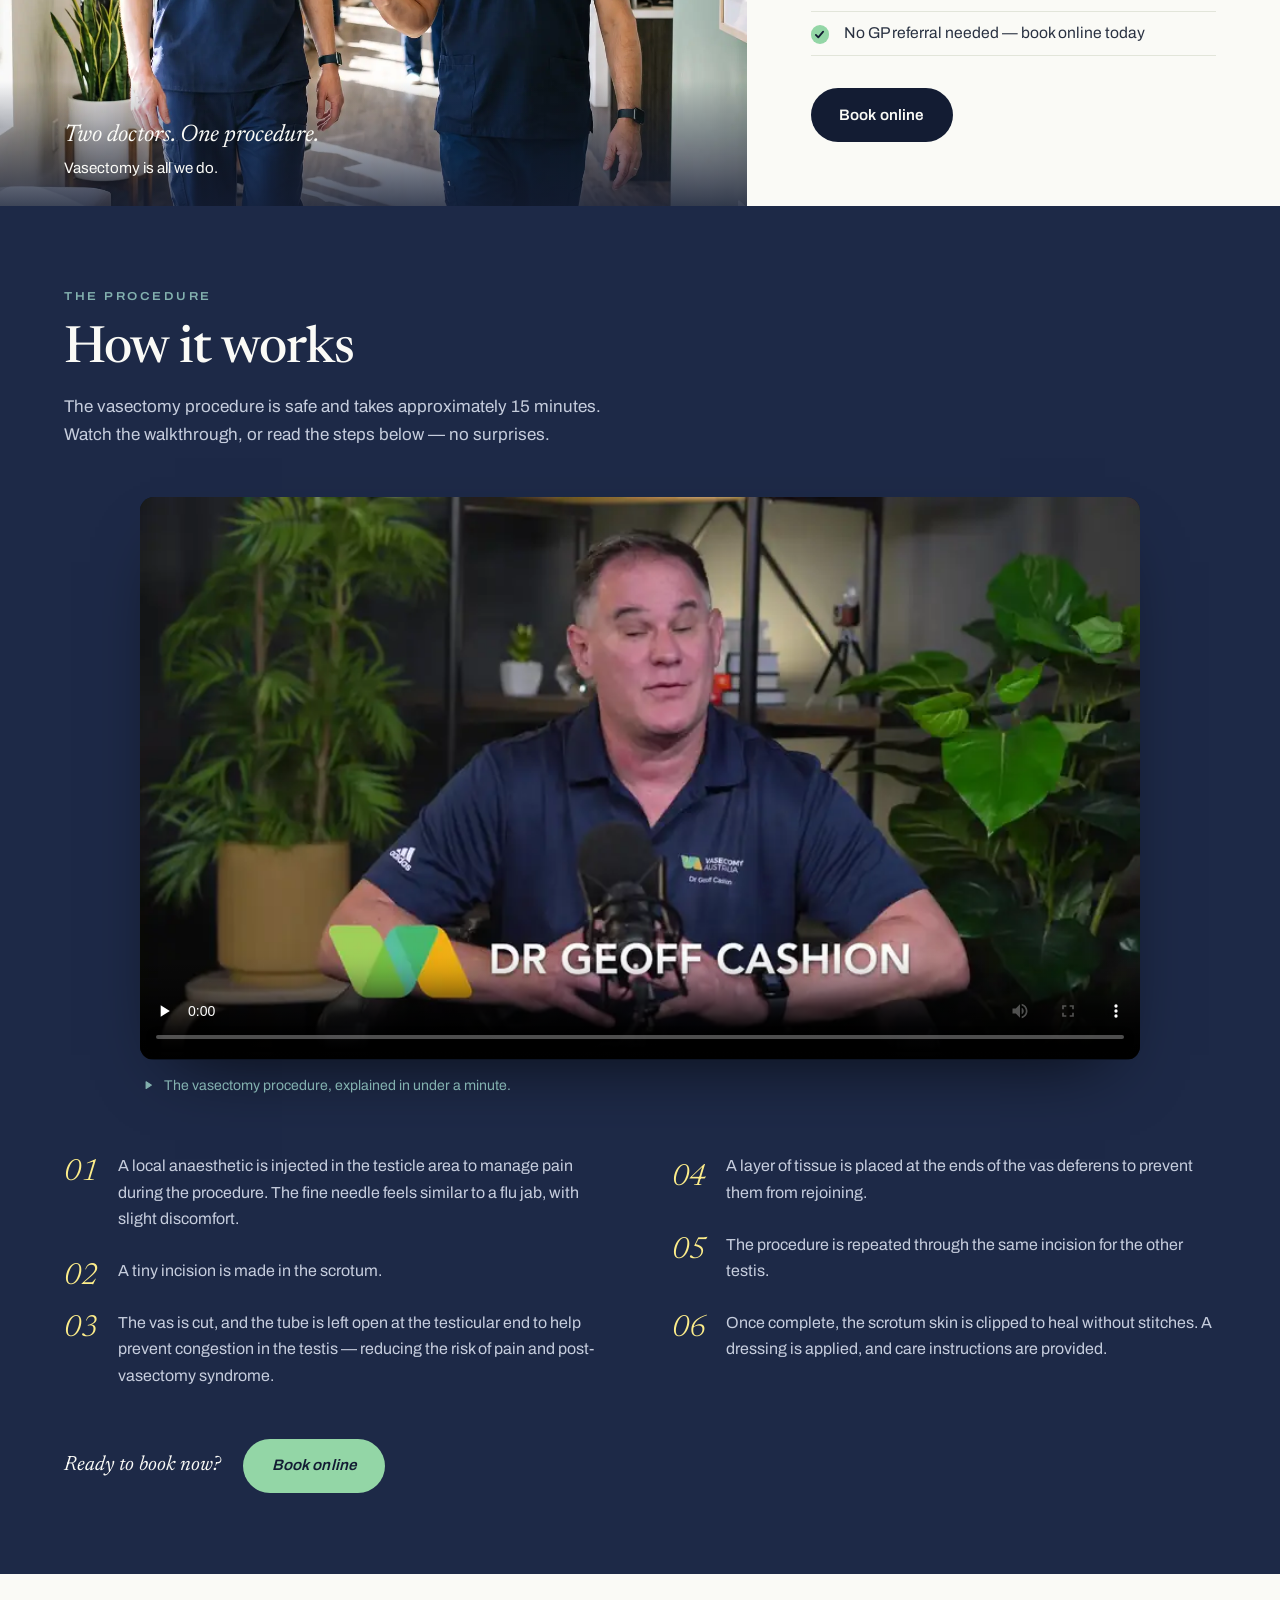
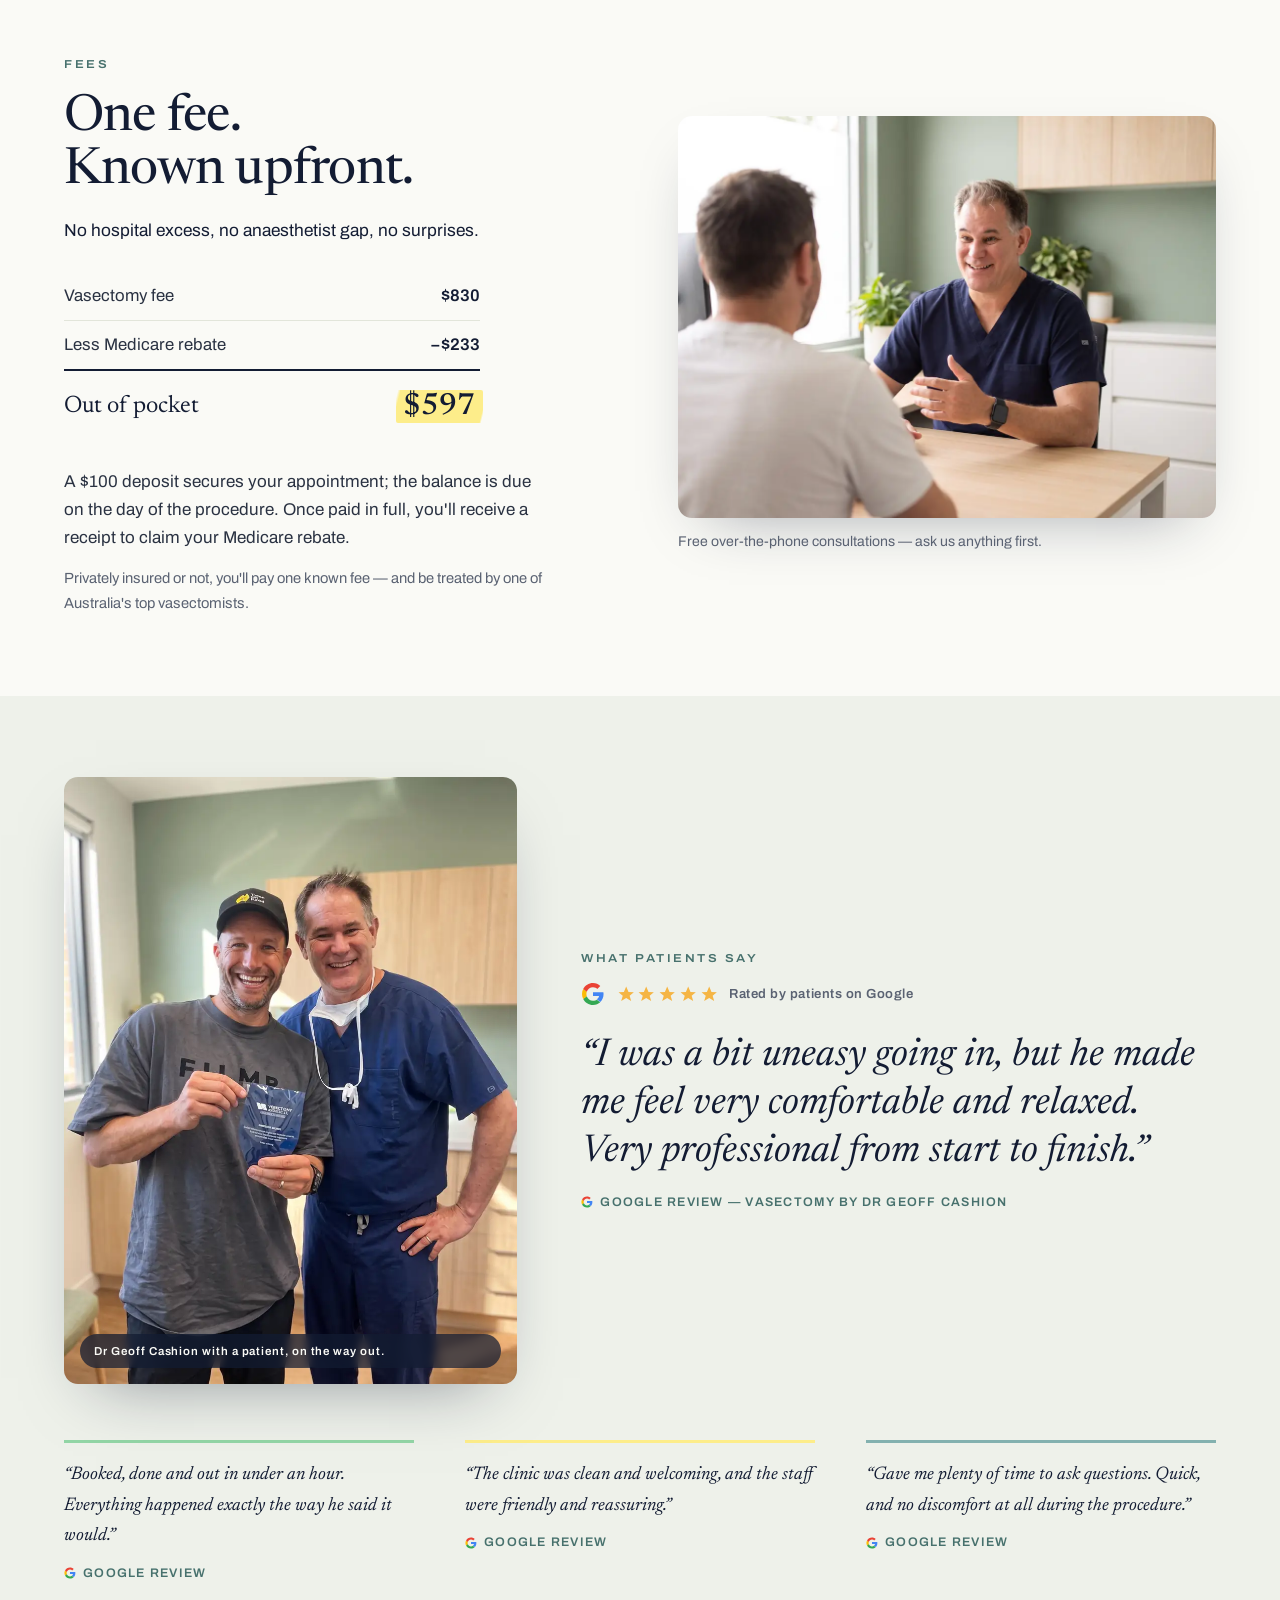
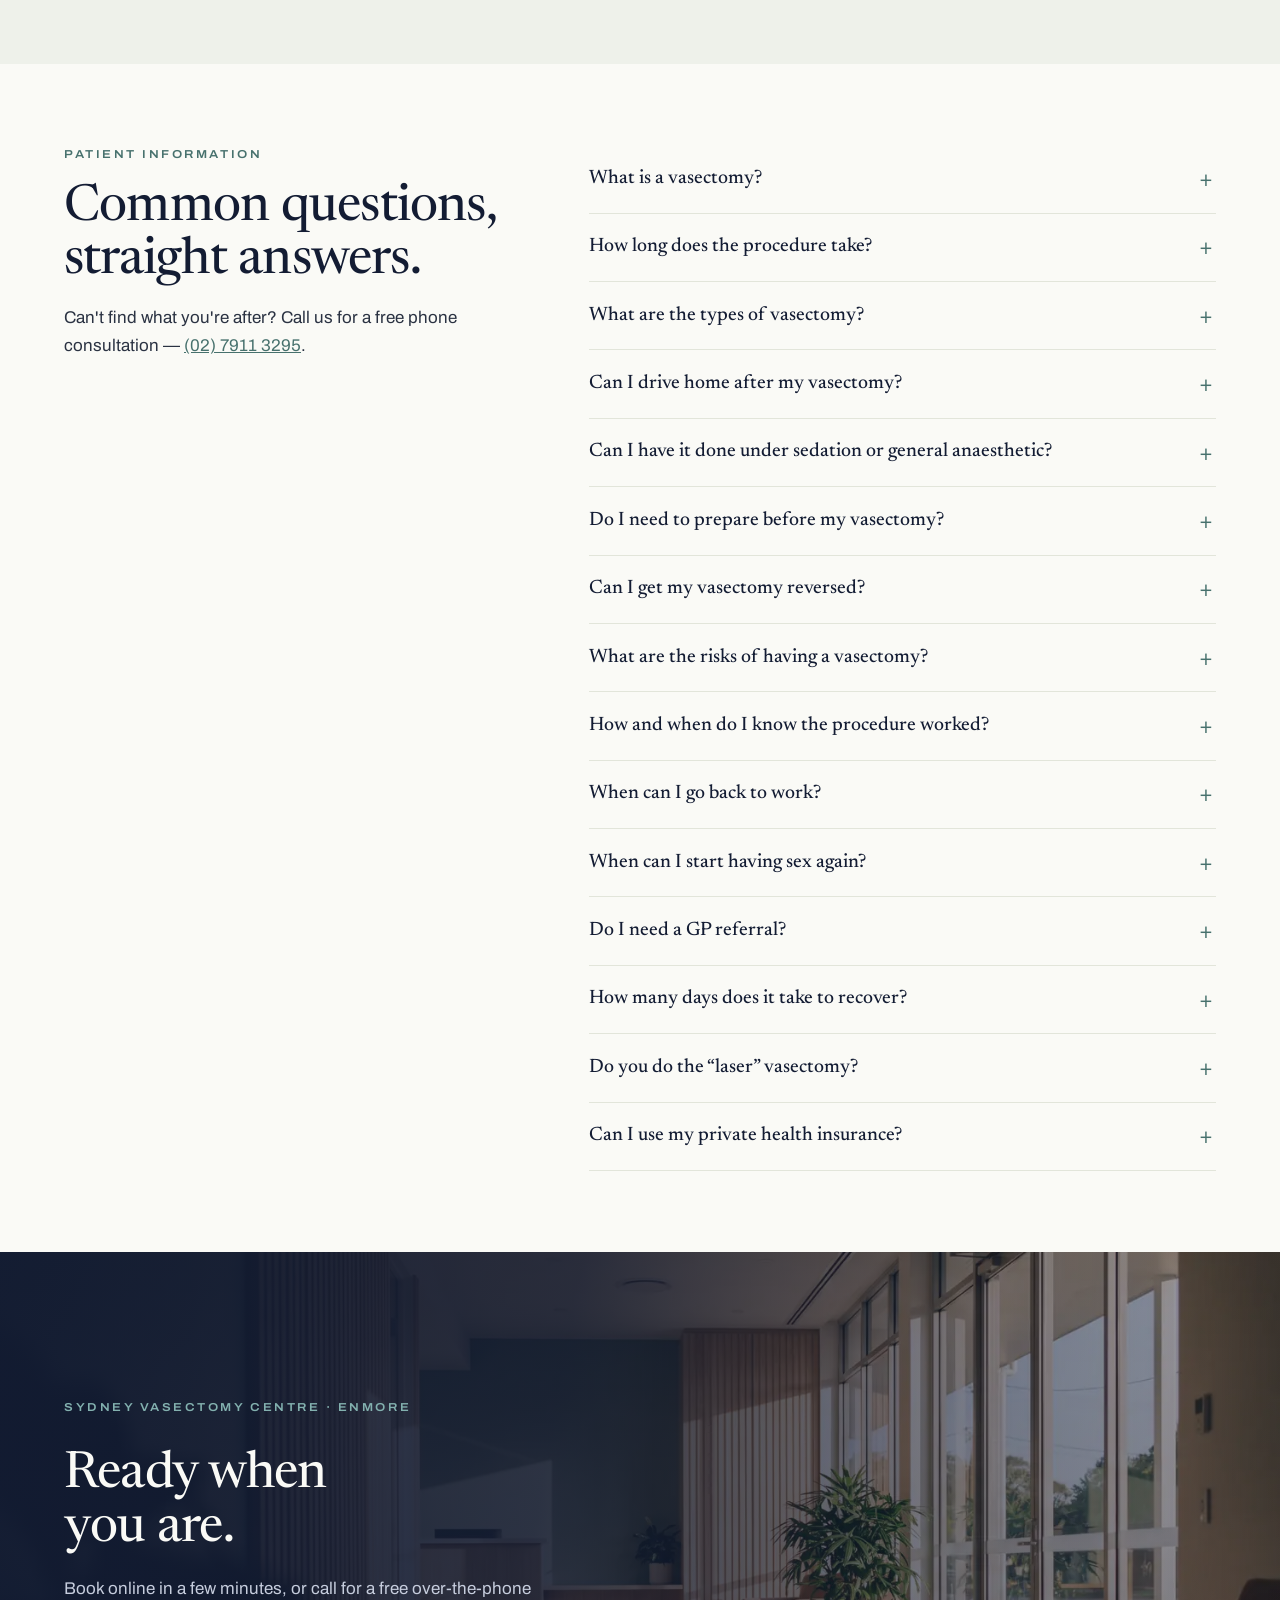
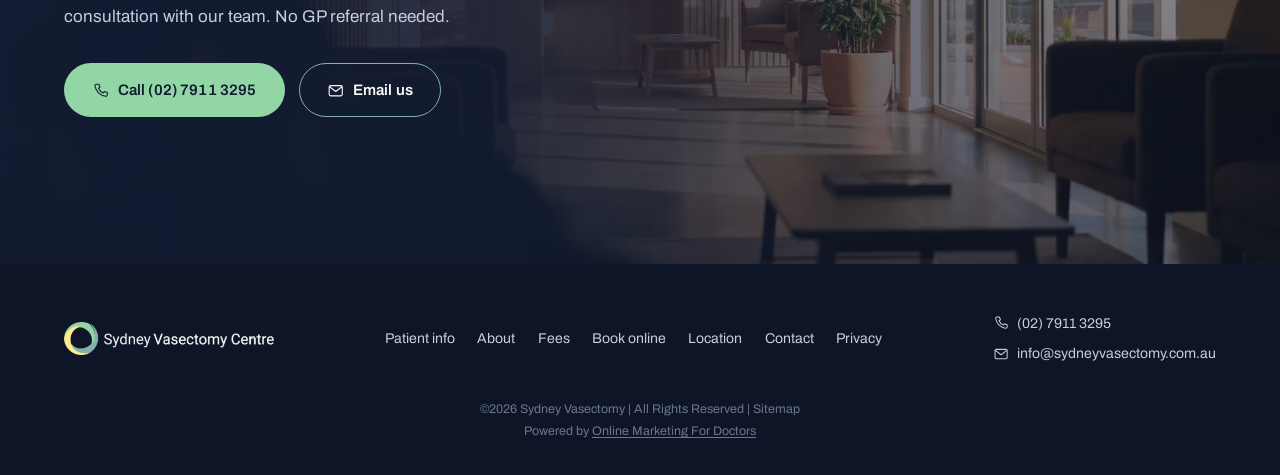
==== commit a4d035f0: "Add AHPRA registration numbers to both doctor profiles Required under the AHPRA advertising guidelin" ====
--- a/index.html
+++ b/index.html
@@ -108,7 +108,7 @@
       <div class="profile-body">
         <p class="eyebrow">Founder · Vasectomy Australia</p>
         <h3>Dr Geoff Cashion</h3>
-        <p class="credentials">MBBS (University of Queensland) · FACRRM · FRCEM</p>
+        <p class="credentials">MBBS (University of Queensland) · FACRRM · FRCEM · AHPRA MED0001196484</p>
         <p>A former rural GP and emergency doctor, Dr&nbsp;Cashion completed expert
         no-scalpel vasectomy training under Dr&nbsp;Doug Stein in Florida, with further
         training in Australia. He has dedicated his career to making safe, affordable
@@ -132,7 +132,7 @@
       <div class="profile-body">
         <p class="eyebrow">Vasectomist since 2008</p>
         <h3>Dr Matt Valentine</h3>
-        <p class="credentials">MBBS (University of Adelaide) · FRACGP</p>
+        <p class="credentials">MBBS (University of Adelaide) · FRACGP · AHPRA MED0000972761</p>
         <p>After five years as a Medical Officer with the Royal Australian Air Force,
         Dr&nbsp;Valentine trained in the traditional technique before specialising in
         no-scalpel vasectomy in the USA. Vasectomy has been his full-time medical
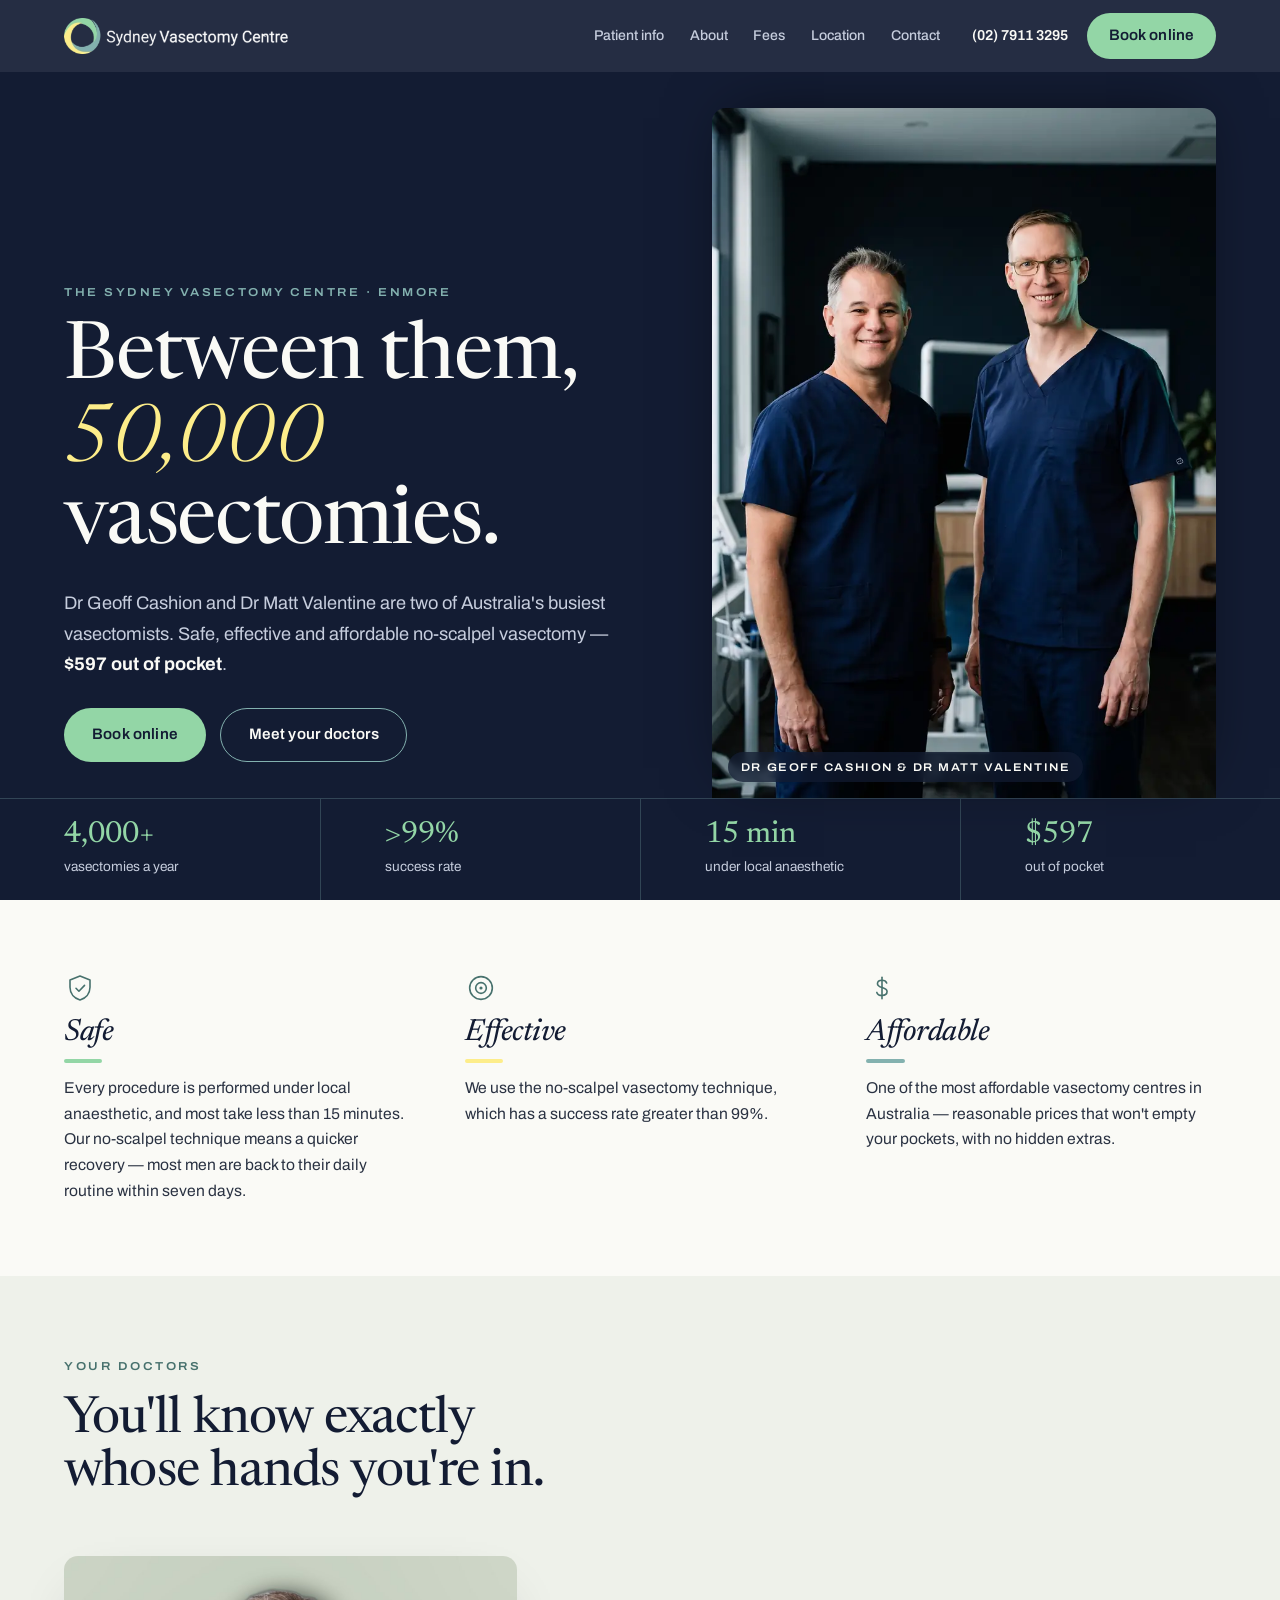
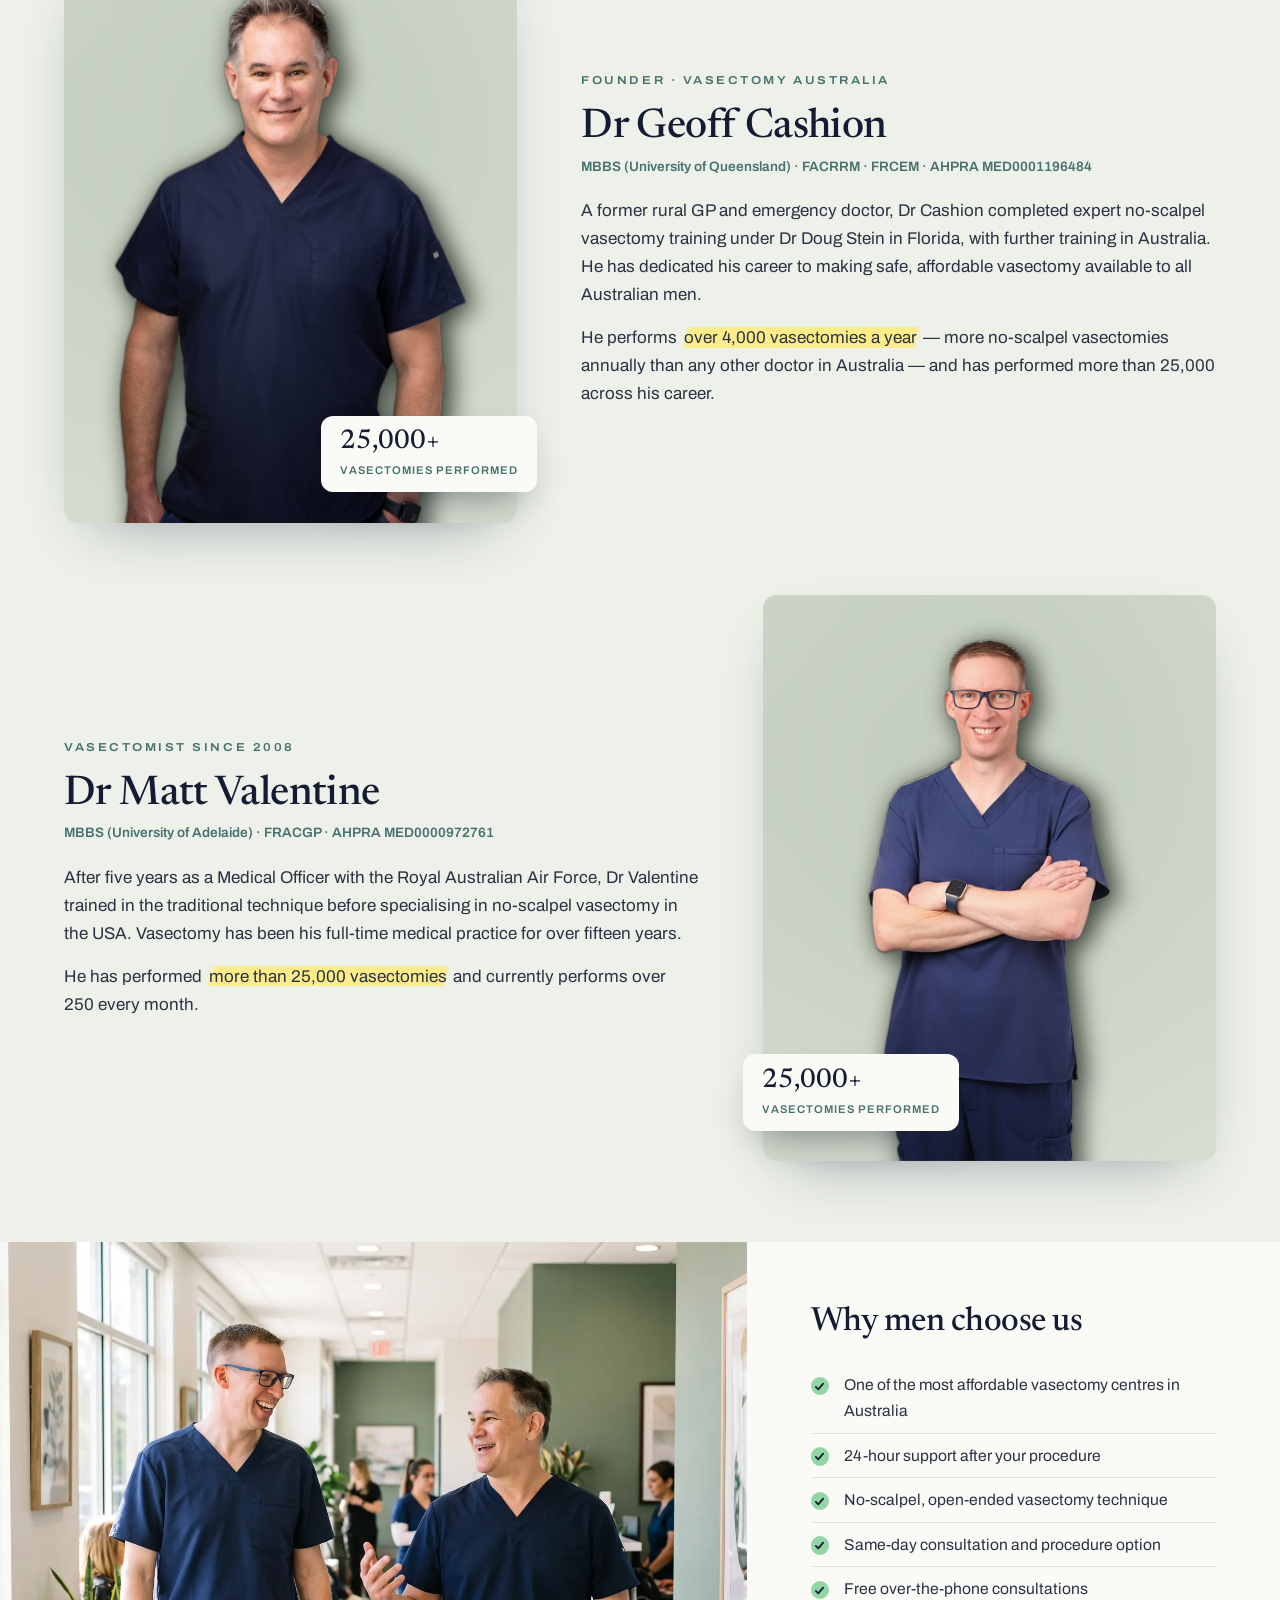
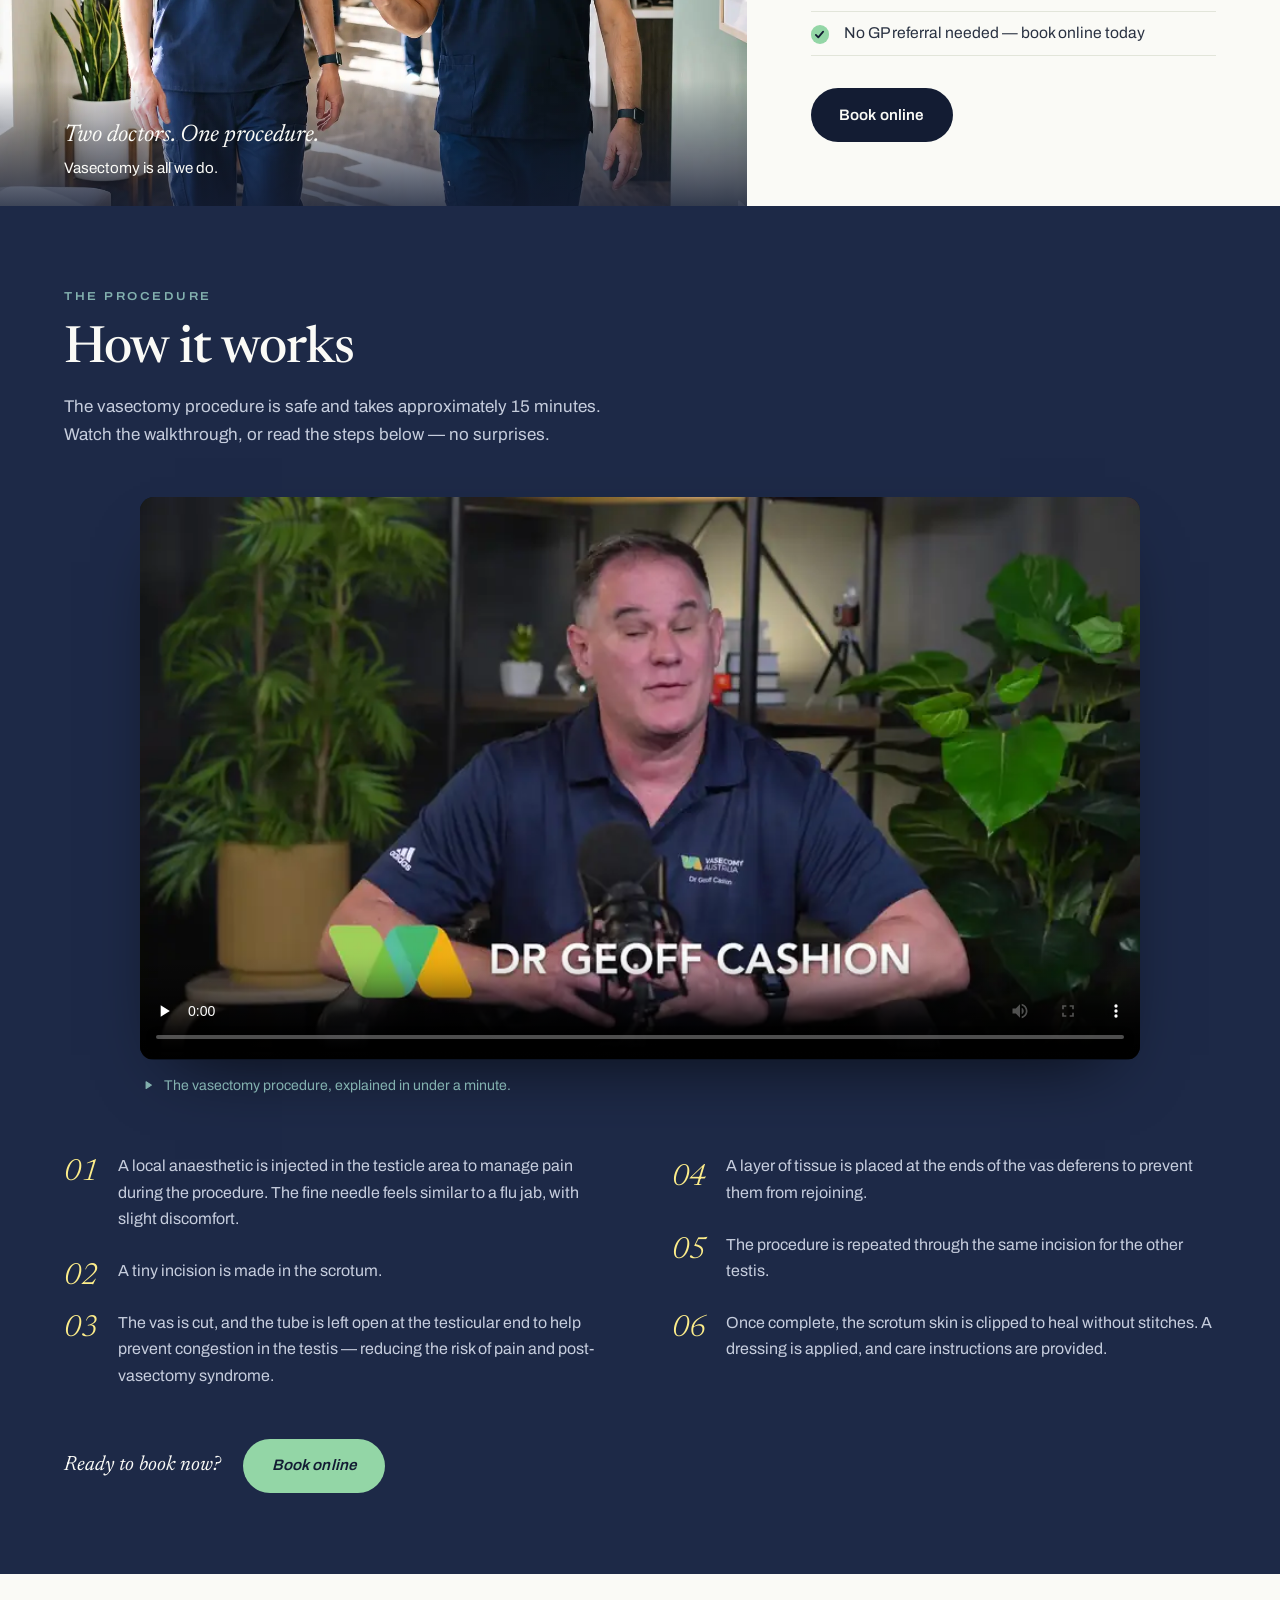
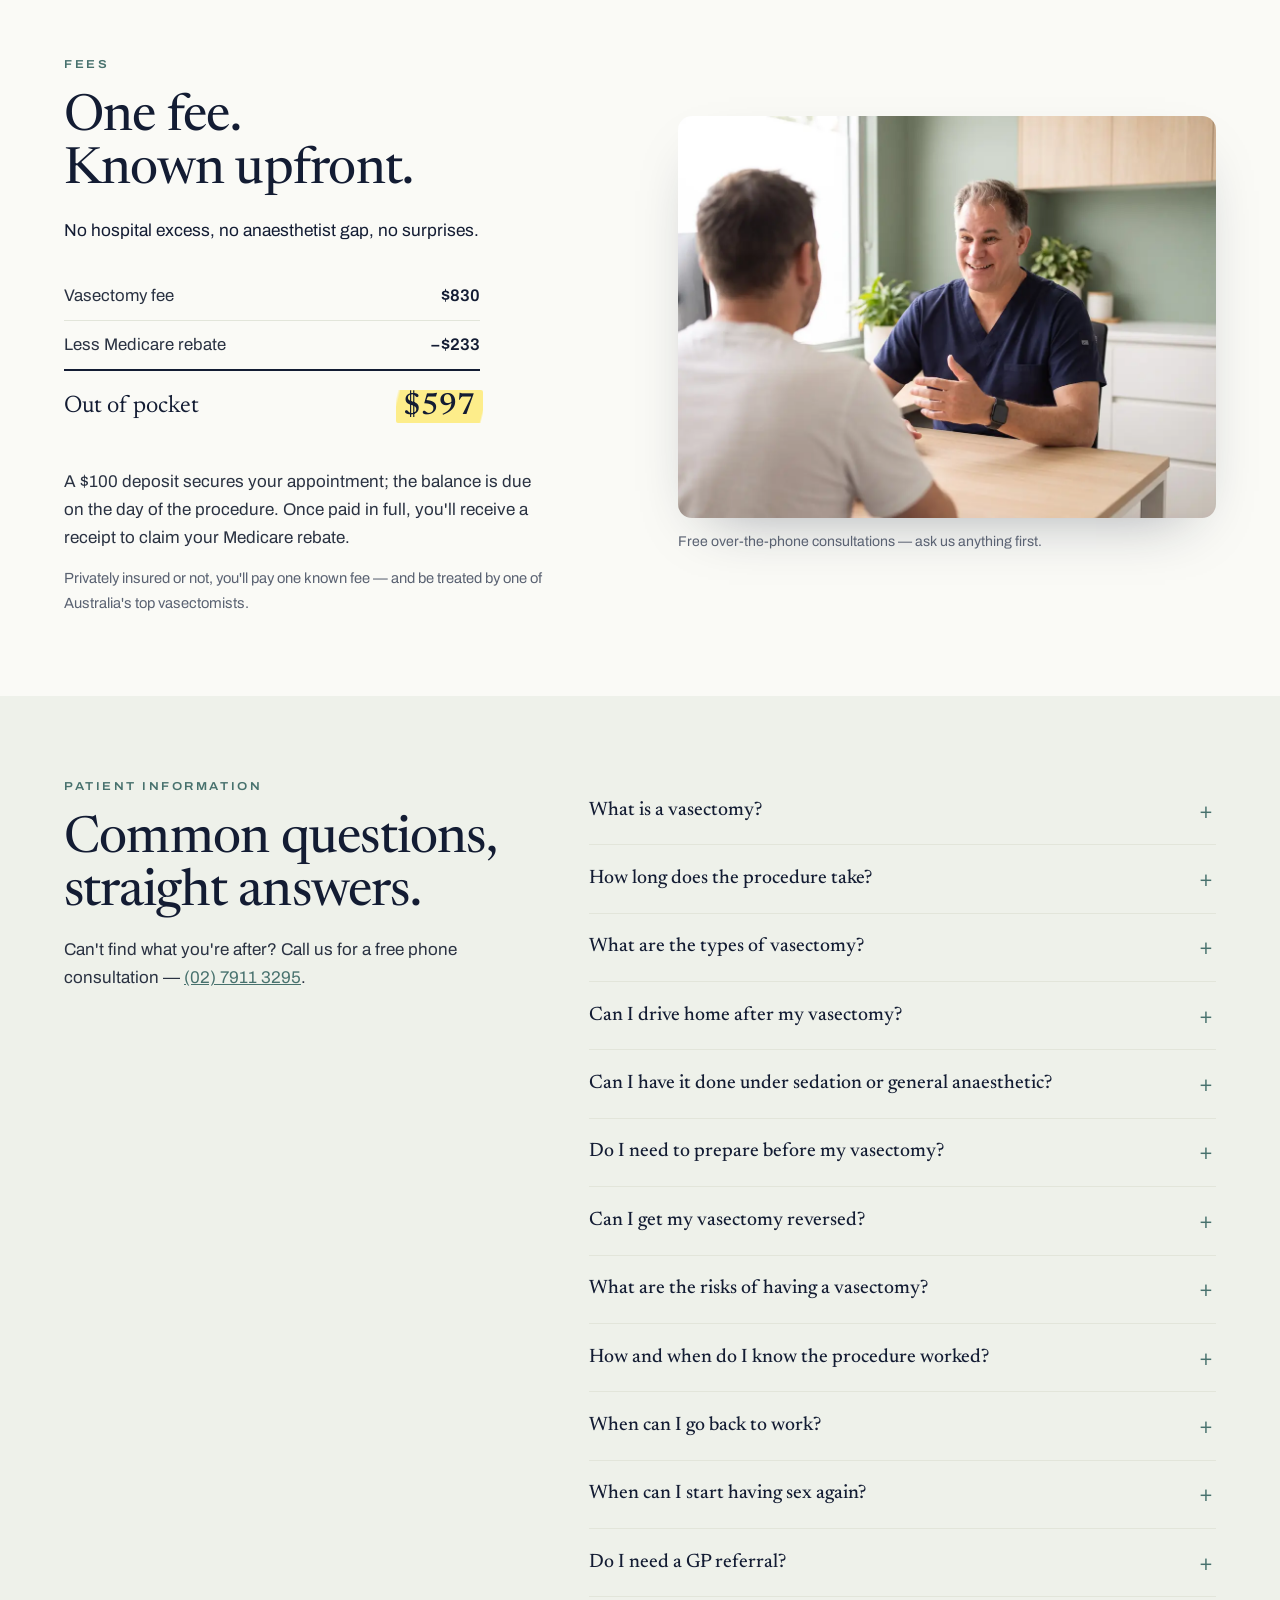
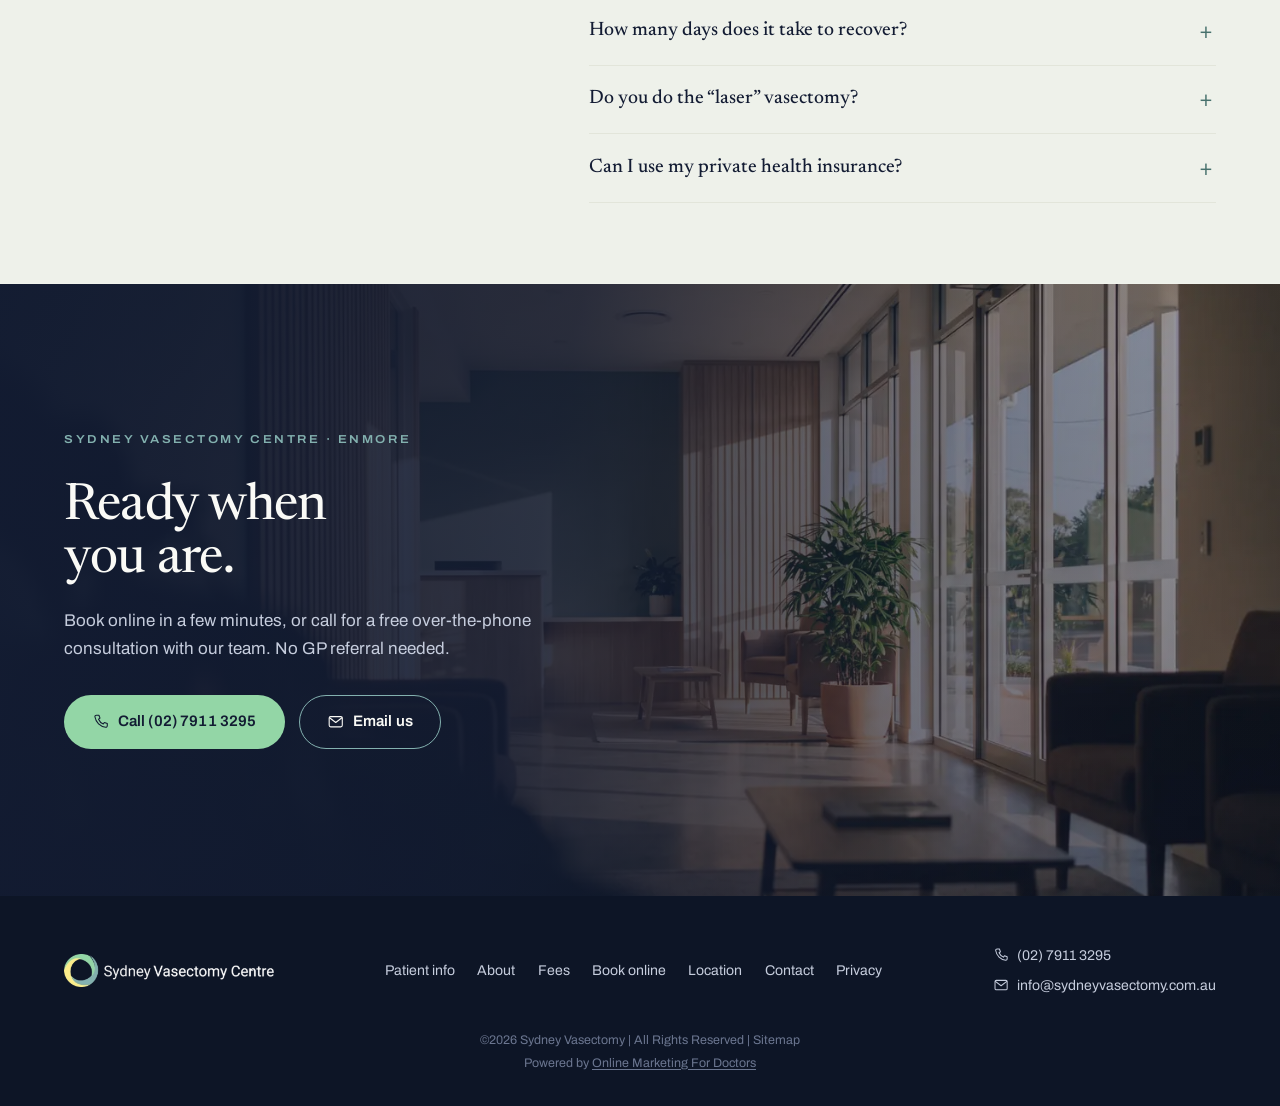
==== commit 05bd124e: "Remove all patient testimonials and review content for AHPRA compliance Testimonials about clinical " ====
--- a/index.html
+++ b/index.html
@@ -44,18 +44,6 @@
           <a class="btn btn-mint" href="book.html">Book online</a>
           <a class="btn btn-ghost" href="#doctors">Meet your doctors</a>
         </div>
-        <a class="g-badge" href="https://www.google.com/search?q=Sydney+Vasectomy+Centre+Enmore+reviews" rel="noopener">
-          <span class="g-logo g-logo-lg" aria-hidden="true"></span>
-          <strong>5.0</strong>
-          <span class="stars" aria-hidden="true">
-            <svg viewBox="0 0 24 24"><polygon points="12 2 15 9 22 9.5 16.5 14 18.5 21 12 17 5.5 21 7.5 14 2 9.5 9 9"/></svg>
-            <svg viewBox="0 0 24 24"><polygon points="12 2 15 9 22 9.5 16.5 14 18.5 21 12 17 5.5 21 7.5 14 2 9.5 9 9"/></svg>
-            <svg viewBox="0 0 24 24"><polygon points="12 2 15 9 22 9.5 16.5 14 18.5 21 12 17 5.5 21 7.5 14 2 9.5 9 9"/></svg>
-            <svg viewBox="0 0 24 24"><polygon points="12 2 15 9 22 9.5 16.5 14 18.5 21 12 17 5.5 21 7.5 14 2 9.5 9 9"/></svg>
-            <svg viewBox="0 0 24 24"><polygon points="12 2 15 9 22 9.5 16.5 14 18.5 21 12 17 5.5 21 7.5 14 2 9.5 9 9"/></svg>
-          </span>
-          <span class="g-badge-label">612 Google reviews</span>
-        </a>
       </div>
       <figure class="hero-portrait">
         <img src="assets/img/hero-duo.webp" alt="Dr Geoff Cashion and Dr Matt Valentine" width="900" height="1117">
@@ -116,11 +104,6 @@
         <p>He performs <mark>over 4,000 vasectomies a year</mark> — more no-scalpel
         vasectomies annually than any other doctor in Australia — and has performed
         more than 25,000 across his career.</p>
-        <blockquote class="margin-quote">
-          <p>“Dr Cashion was very friendly and informative through the whole process.
-          The operation was quick and I had no discomfort at all.”</p>
-          <cite class="google-cite"><span class="g-logo" aria-hidden="true"></span>Google review</cite>
-        </blockquote>
       </div>
     </article>
 
@@ -139,11 +122,6 @@
         practice for over fifteen years.</p>
         <p>He has performed <mark>more than 25,000 vasectomies</mark> and currently
         performs over 250 every month.</p>
-        <blockquote class="margin-quote">
-          <p>“Incredibly professional and made me feel very comfortable throughout the
-          entire procedure.”</p>
-          <cite class="google-cite"><span class="g-logo" aria-hidden="true"></span>Google review</cite>
-        </blockquote>
       </div>
     </article>
   </section>
@@ -227,52 +205,6 @@
       <img src="assets/img/consult.webp" alt="Dr Cashion talking with a patient in a consultation room" width="1100" height="821" loading="lazy">
       <figcaption>Free over-the-phone consultations — ask us anything first.</figcaption>
     </figure>
-  </section>
-
-  <!-- ============ REVIEWS ============ -->
-  <section class="reviews">
-    <div class="reviews-lead">
-    <figure class="reviews-photo">
-      <img src="assets/img/review-portrait.webp" alt="Dr Geoff Cashion with a patient after his procedure" width="864" height="1184" loading="lazy">
-      <figcaption>Dr Geoff Cashion with a patient, on the way out.</figcaption>
-    </figure>
-    <div class="reviews-copy">
-    <p class="eyebrow">What patients say</p>
-    <div class="rating">
-      <span class="g-logo g-logo-lg" aria-hidden="true"></span>
-      <span class="stars" aria-hidden="true">
-        <svg viewBox="0 0 24 24"><polygon points="12 2 15 9 22 9.5 16.5 14 18.5 21 12 17 5.5 21 7.5 14 2 9.5 9 9"/></svg>
-        <svg viewBox="0 0 24 24"><polygon points="12 2 15 9 22 9.5 16.5 14 18.5 21 12 17 5.5 21 7.5 14 2 9.5 9 9"/></svg>
-        <svg viewBox="0 0 24 24"><polygon points="12 2 15 9 22 9.5 16.5 14 18.5 21 12 17 5.5 21 7.5 14 2 9.5 9 9"/></svg>
-        <svg viewBox="0 0 24 24"><polygon points="12 2 15 9 22 9.5 16.5 14 18.5 21 12 17 5.5 21 7.5 14 2 9.5 9 9"/></svg>
-        <svg viewBox="0 0 24 24"><polygon points="12 2 15 9 22 9.5 16.5 14 18.5 21 12 17 5.5 21 7.5 14 2 9.5 9 9"/></svg>
-      </span>
-      <span class="rating-label">Rated by patients on Google</span>
-    </div>
-    <blockquote class="big-quote">
-      <p>“I was a bit uneasy going in, but he made me feel very comfortable and relaxed.
-      Very professional from start to finish.”</p>
-      <cite class="google-cite"><span class="g-logo" aria-hidden="true"></span>Google review — vasectomy by Dr Geoff Cashion</cite>
-    </blockquote>
-    </div>
-    </div>
-    <div class="review-row">
-      <blockquote>
-        <p>“Booked, done and out in under an hour. Everything happened exactly
-        the way he said it would.”</p>
-        <cite class="google-cite"><span class="g-logo" aria-hidden="true"></span>Google review</cite>
-      </blockquote>
-      <blockquote>
-        <p>“The clinic was clean and welcoming, and the staff were friendly
-        and reassuring.”</p>
-        <cite class="google-cite"><span class="g-logo" aria-hidden="true"></span>Google review</cite>
-      </blockquote>
-      <blockquote>
-        <p>“Gave me plenty of time to ask questions. Quick, and no discomfort
-        at all during the procedure.”</p>
-        <cite class="google-cite"><span class="g-logo" aria-hidden="true"></span>Google review</cite>
-      </blockquote>
-    </div>
   </section>
 
   <!-- ============ FAQ ============ -->
--- a/assets/css/style.css
+++ b/assets/css/style.css
@@ -271,56 +271,6 @@
 .btn .icon { margin-right: 0.5rem; }
 .btn { display: inline-flex; align-items: center; justify-content: center; }
 
-/* Google mark — official four-colour G */
-.g-logo {
-  display: inline-block;
-  width: 0.95em;
-  height: 0.95em;
-  flex: none;
-  vertical-align: -0.14em;
-  background: center/contain no-repeat url("data:image/svg+xml,%3Csvg xmlns='http://www.w3.org/2000/svg' viewBox='0 0 48 48'%3E%3Cpath fill='%234285F4' d='M45.1 24.5c0-1.6-.1-2.7-.4-4H24v7.3h12.1c-.2 1.9-1.6 4.9-4.5 6.9l6.9 5.4c4.1-3.8 6.6-9.4 6.6-15.6z'/%3E%3Cpath fill='%2334A853' d='M24 46c5.9 0 10.9-2 14.5-5.3l-6.9-5.4c-1.9 1.3-4.4 2.2-7.6 2.2-5.8 0-10.7-3.8-12.5-9.1l-7.1 5.5C8.1 41 15.4 46 24 46z'/%3E%3Cpath fill='%23FBBC05' d='M11.5 28.4c-.5-1.4-.7-2.9-.7-4.4s.3-3 .7-4.4l-7.1-5.5C2.9 17 2 20.4 2 24s.9 7 2.4 9.9l7.1-5.5z'/%3E%3Cpath fill='%23EA4335' d='M24 10.5c4.1 0 6.9 1.8 8.5 3.3l6.1-6C34.9 4.3 29.9 2 24 2 15.4 2 8.1 7 4.4 14.1l7.1 5.5c1.8-5.3 6.7-9.1 12.5-9.1z'/%3E%3C/svg%3E");
-}
-.g-logo-lg { width: 1.5rem; height: 1.5rem; }
-.google-cite {
-  display: inline-flex;
-  align-items: center;
-  gap: 0.45rem;
-}
-
-/* ---------------- Google rating badge (hero) ---------------- */
-.g-badge {
-  display: inline-flex;
-  align-items: center;
-  gap: 0.7rem;
-  margin-top: 2rem;
-  padding: 0.7rem 1.4rem;
-  border: 1px solid rgba(198, 205, 221, 0.28);
-  border-radius: 999px;
-  background: rgba(250, 250, 246, 0.05);
-  text-decoration: none;
-  transition: border-color 0.2s ease, background 0.2s ease;
-}
-.g-badge:hover { border-color: var(--mint); background: rgba(147, 214, 166, 0.1); }
-.g-badge:focus-visible { outline: 3px solid var(--mint); outline-offset: 3px; }
-.g-badge strong {
-  font-size: 1.15rem;
-  font-weight: 650;
-  color: var(--paper);
-  line-height: 1;
-}
-.g-badge .stars svg { width: 1.05rem; height: 1.05rem; }
-.g-badge-label {
-  font-size: 0.92rem;
-  color: var(--text-light);
-  white-space: nowrap;
-}
-
-@media (max-width: 560px) {
-  .g-badge { gap: 0.5rem; padding: 0.6rem 1rem; }
-  .g-badge-label { font-size: 0.8rem; }
-  .g-badge .stars svg { width: 0.9rem; height: 0.9rem; }
-}
-
 /* ---------------- pillars ---------------- */
 .pillars {
   display: grid;
@@ -416,27 +366,6 @@
   margin-bottom: 1.2rem;
 }
 .profile-body > p + p { margin-top: 0.9rem; }
-.margin-quote {
-  margin-top: 1.6rem;
-  padding-left: 1.2rem;
-  border-left: 3px solid var(--mint);
-}
-.margin-quote p {
-  font-family: var(--serif);
-  font-style: italic;
-  font-size: 1.12rem;
-  color: var(--ink);
-}
-.margin-quote cite {
-  display: block;
-  margin-top: 0.4rem;
-  font-style: normal;
-  font-size: 0.78rem;
-  font-weight: 600;
-  letter-spacing: 0.08em;
-  text-transform: uppercase;
-  color: var(--teal-deep);
-}
 
 /* ---------------- duo band + why choose ---------------- */
 .duo-band {
@@ -615,83 +544,13 @@
   color: #5a6272;
 }
 
-/* ---------------- reviews ---------------- */
-.reviews {
-  background: var(--sage);
-  padding: clamp(4rem, 9vh, 7rem) var(--gutter);
-  text-align: center;
-}
-.rating {
-  display: flex;
-  align-items: center;
-  justify-content: center;
-  gap: 0.7rem;
-  margin-bottom: 2rem;
-}
-.stars { display: inline-flex; gap: 0.15rem; }
-.stars svg {
-  width: 1.15rem;
-  height: 1.15rem;
-  fill: #f5b544;
-  stroke: none;
-}
-.rating-label {
-  font-size: 0.82rem;
-  font-weight: 600;
-  letter-spacing: 0.04em;
-  color: #5a6272;
-}
-
-.big-quote {
-  max-width: 52rem;
-  margin: 0 auto 3rem;
-}
-.big-quote p {
-  font-family: var(--serif);
-  font-style: italic;
-  font-weight: 400;
-  font-size: clamp(1.5rem, 3.2vw, 2.4rem);
-  line-height: 1.25;
-  color: var(--ink);
-}
-.big-quote cite,
-.review-row cite {
-  display: flex;
-  justify-content: center;
-  margin-top: 1rem;
-  font-style: normal;
-  font-size: 0.78rem;
-  font-weight: 600;
-  letter-spacing: 0.1em;
-  text-transform: uppercase;
-  color: var(--teal-deep);
-}
-.review-row cite { justify-content: flex-start; }
-.margin-quote cite { display: inline-flex; }
-.review-row {
-  display: grid;
-  grid-template-columns: repeat(3, 1fr);
-  gap: clamp(1.5rem, 4vw, 3.5rem);
-  max-width: 1180px;
-  margin: 0 auto;
-  text-align: left;
-}
-.review-row blockquote {
-  border-top: 3px solid var(--mint);
-  padding-top: 1.1rem;
-}
-.review-row blockquote:nth-child(2) { border-color: var(--butter); }
-.review-row blockquote:nth-child(3) { border-color: var(--teal); }
-.review-row p {
-  font-family: var(--serif);
-  font-size: 1.15rem;
-  font-style: italic;
-  color: var(--ink);
-}
-.review-row cite { margin-top: 0.7rem; }
-
 /* ---------------- faq ---------------- */
 .faq {
+  /* full-bleed sage band while the grid keeps its max-width; restores the tonal
+     break that the removed reviews section used to provide */
+  background: var(--sage);
+  box-shadow: 0 0 0 100vmax var(--sage);
+  clip-path: inset(0 -100vmax);
   display: grid;
   grid-template-columns: minmax(0, 5fr) minmax(0, 7fr);
   gap: clamp(2.5rem, 6vw, 6rem);
@@ -700,6 +559,8 @@
   padding: clamp(4rem, 9vh, 7rem) var(--gutter);
   align-items: start;
 }
+/* on Fees the FAQ already follows a sage band — keep it on paper there */
+.band-sage + .faq { background: none; box-shadow: none; clip-path: none; }
 .faq-head { position: sticky; top: 6rem; }
 .faq-head h2 { margin-bottom: 1rem; }
 .faq-list details {
@@ -833,7 +694,6 @@
   .duo-band { grid-template-columns: 1fr; }
   .pricing { grid-template-columns: 1fr; }
   .steps { columns: 1; }
-  .review-row { grid-template-columns: 1fr; }
   .faq { grid-template-columns: 1fr; }
   .faq-head { position: static; }
   .closing::after {
@@ -848,7 +708,6 @@
   .topbar-actions .btn { padding: 0.55rem 1rem; font-size: 0.85rem; }
   .hero h1 { font-size: clamp(2.5rem, 11vw, 3.4rem); }
   .hero-stats strong { font-size: 1.5rem; }
-  .rating { flex-wrap: wrap; }
   .hero-portrait figcaption {
     left: 0.7rem;
     right: 0.7rem;
@@ -857,46 +716,6 @@
     letter-spacing: 0.1em;
     text-align: center;
   }
-}
-
-/* ---------------- reviews lead (photo + headline quote) ---------------- */
-.reviews-lead {
-  display: grid;
-  grid-template-columns: minmax(0, 5fr) minmax(0, 7fr);
-  gap: clamp(2rem, 5vw, 4.5rem);
-  align-items: center;
-  max-width: 1180px;
-  margin: 0 auto 3.5rem;
-  text-align: left;
-}
-.reviews-photo { position: relative; }
-.reviews-photo img {
-  width: 100%;
-  border-radius: 14px;
-  box-shadow: 0 26px 64px -32px rgba(19, 28, 51, 0.5);
-}
-.reviews-photo figcaption {
-  position: absolute;
-  left: 1rem;
-  right: 1rem;
-  bottom: 1rem;
-  font-size: 0.72rem;
-  font-weight: 600;
-  letter-spacing: 0.08em;
-  color: var(--paper);
-  background: rgba(19, 28, 51, 0.72);
-  backdrop-filter: blur(4px);
-  padding: 0.45rem 0.9rem;
-  border-radius: 999px;
-}
-.reviews-lead .eyebrow { margin-bottom: 0.9rem; }
-.reviews-lead .rating { justify-content: flex-start; margin-bottom: 1.6rem; }
-.reviews-lead .big-quote { max-width: none; margin: 0; }
-.reviews-lead .big-quote cite { justify-content: flex-start; }
-
-@media (max-width: 900px) {
-  .reviews-lead { grid-template-columns: 1fr; }
-  .reviews-photo { max-width: 420px; margin: 0 auto; }
 }
 
 /* ---------------- back to top ---------------- */
--- a/assets/css/pages.css
+++ b/assets/css/pages.css
@@ -441,53 +441,6 @@
   border-radius: 999px;
   margin-bottom: 1.6rem;
 }
-
-/* ---------------- quote carousel ---------------- */
-.carousel { position: relative; max-width: 900px; margin: 0 auto; }
-.carousel-track {
-  display: flex;
-  overflow-x: auto;
-  scroll-snap-type: x mandatory;
-  scrollbar-width: none;
-  gap: 0;
-}
-.carousel-track::-webkit-scrollbar { display: none; }
-.carousel-track > figure {
-  flex: 0 0 100%;
-  scroll-snap-align: center;
-  text-align: center;
-  padding: 0 1rem;
-}
-.carousel-track blockquote p {
-  font-family: var(--serif);
-  font-style: italic;
-  font-size: clamp(1.3rem, 2.6vw, 1.9rem);
-  line-height: 1.3;
-  color: var(--ink);
-}
-.band-ink .carousel-track blockquote p,
-.band-navy .carousel-track blockquote p { color: var(--paper); }
-.carousel-dots {
-  display: flex;
-  justify-content: center;
-  gap: 0.5rem;
-  margin-top: 1.6rem;
-}
-.carousel-dots button {
-  width: 9px;
-  height: 9px;
-  border-radius: 50%;
-  border: 0;
-  background: rgba(71, 113, 109, 0.3);
-  cursor: pointer;
-  padding: 0;
-}
-.carousel-dots button[aria-current="true"] { background: var(--teal-deep); width: 24px; border-radius: 999px; }
-.band-ink .carousel-dots button,
-.band-navy .carousel-dots button { background: rgba(198, 205, 221, 0.35); }
-.band-ink .carousel-dots button[aria-current="true"],
-.band-navy .carousel-dots button[aria-current="true"] { background: var(--mint); }
-.carousel-dots button:focus-visible { outline: 3px solid var(--mint); outline-offset: 3px; }
 
 /* ---------------- CTA strip ---------------- */
 .cta-strip {
@@ -628,10 +581,6 @@
 }
 
 /* dark-band text corrections */
-.band-ink .rating-label,
-.band-navy .rating-label { color: var(--text-light); }
-.band-ink .google-cite,
-.band-navy .google-cite,
 .band-ink .fine,
 .band-navy .fine { color: var(--teal); }
 .band-ink .lede,
